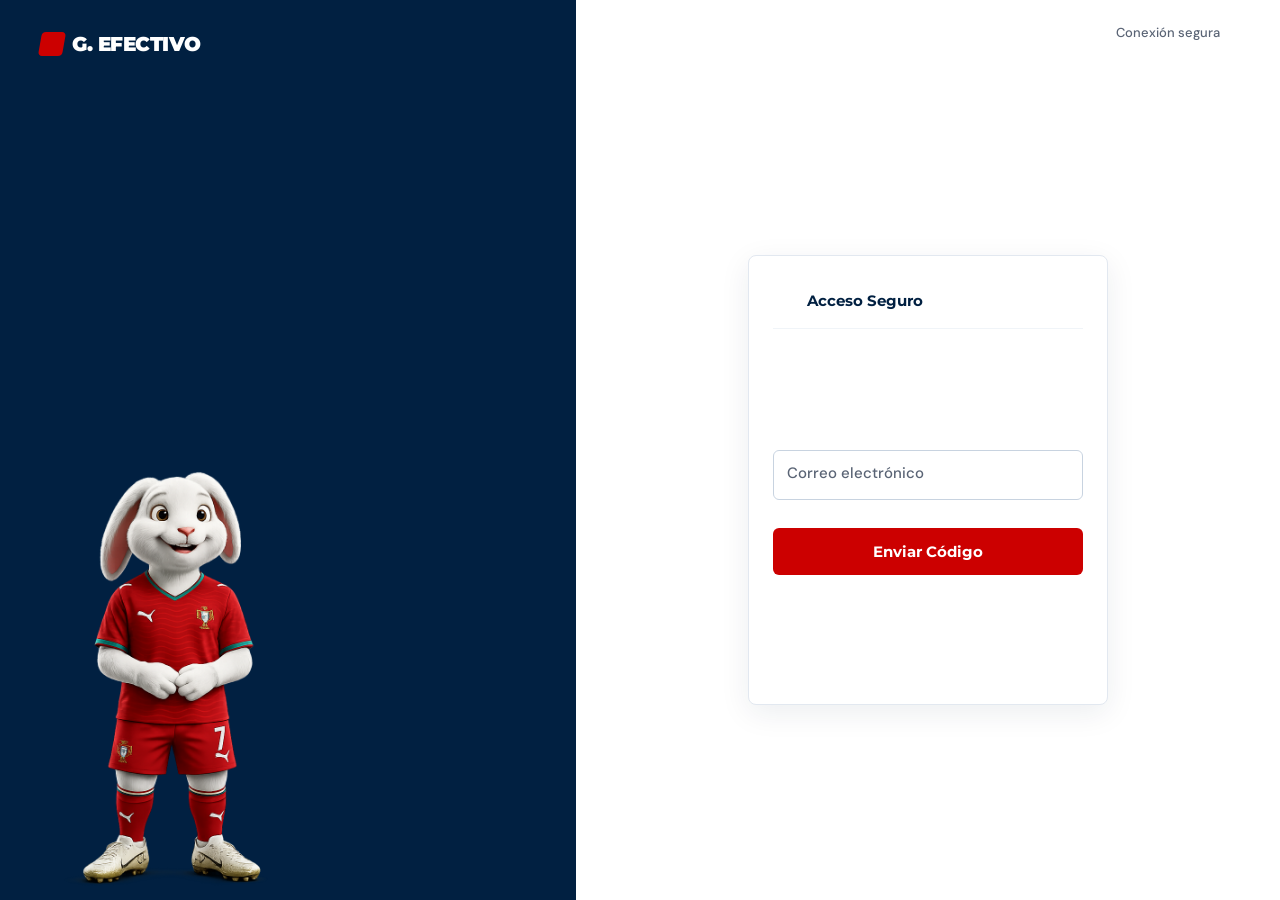
==== admin.html @ 06b91141 "Fix bug in WhatsApp sending modal filter logic and prepare UI" ====
<!DOCTYPE html>
<html lang="es">
<head>
<meta charset="UTF-8">
<meta name="viewport" content="width=device-width, initial-scale=1.0, maximum-scale=1.0, user-scalable=no">
<meta name="mobile-web-app-capable" content="yes">
<meta name="apple-mobile-web-app-capable" content="yes">
<meta name="format-detection" content="telephone=no">
<title>Panel Admin - Grupo Efectivo</title>
<link rel="preconnect" href="https://fonts.googleapis.com">
<link rel="preconnect" href="https://fonts.gstatic.com" crossorigin>
<link href="https://fonts.googleapis.com/css2?family=Montserrat:wght@700;800;900&family=DM+Sans:wght@400;500;600&display=swap" rel="stylesheet">
<link rel="stylesheet" href="css/admin.css?v=2">
<link rel="stylesheet" href="css/table.css?v=5">
<link rel="stylesheet" href="css/utilities.css">
<script>
  if (sessionStorage.getItem('ge_session')) {
    document.write('<style>#login-screen { display: none !important; } #app { display: block !important; }</style>');
  }
</script>
</head>
<body>

<!-- LOGIN -->
<div id="login-screen" class="split-layout">
  
  <!-- LADO IZQUIERDO: Branding y Fondo -->
  <div class="login-left" style="background: var(--brand-dark); transition: background 0.3s ease; position: relative;">

    <div class="d-flex align-center gap-2"  style="position: absolute; top: 32px; left: 40px; z-index: 20;">
      <div class="d-flex align-center justify-center"  style="width: 24px; height: 24px; background: var(--alert-danger); border-radius: 4px; transform: skewX(-10deg);">
        <i class="mi text-white text-lg" data-lucide="gem"   style="transform: skewX(10deg);"></i>
      </div>
      <span class="text-white"  style="font-family: 'Montserrat', sans-serif; font-weight: 900; font-size: 20px; letter-spacing: -0.5px;">G. EFECTIVO</span>
    </div>

    <div class="login-brand-content d-flex align-center justify-center"   style="position: relative; z-index: 10; width: 100%; height: 100%; padding: 40px; overflow: hidden;">
      <img id="mascot-img" src="img/login_rabbit.png" alt="Mascota Grupo Efectivo" style="max-width: 80%; height: auto;">
    </div>
  </div>

  <!-- LADO DERECHO: Formulario -->
  <div class="login-right" style="background: var(--bg-surface); position: relative;">
    <div class="d-flex justify-between align-center text-md"  style="position: absolute; top: 24px; left: 40px; right: 40px;">
      <a class="font-semibold d-none align-center gap-1" href="#" id="btn-top-volver" onclick="volverCorreo(); return false;"  style="color: var(--alert-danger); text-decoration: none;">
        <i class="mi text-xl" data-lucide="arrow-left"  ></i> Volver
      </a>
      <div class="text-secondary d-flex align-center"  style="gap: 6px; margin-left: auto;">
        <span class="d-none" id="timer-txt-container" >Esta ventana se cerrará en <strong id="timer-txt">-- segundos</strong></span>
        <span class="font-medium" id="timer-idle-txt" >Conexión segura</span>
        <i data-lucide="timer" class="mi sm"></i>
      </div>
    </div>

    <div class="login-content-wrapper d-flex flex-col align-center"   style="margin-top: 60px; width: 100%;">
      
      <div class="login-box flat-panel d-flex flex-col"  id="main-login-panel"  style="border: 1.5px solid var(--border-color); border-radius: 8px; background: white; padding: 32px 24px; box-shadow: 0 8px 30px rgba(1, 32, 65, 0.08); max-width: 360px; width: 100%; min-height: 360px;">
      
      <div class="d-flex align-center mb-6"  style="gap: 10px; padding-bottom: 16px; border-bottom: 1px solid #f0f4f8;">
        <i data-lucide="credit-card" class="mi" style="color: var(--brand-dark); font-size: 24px;"></i>
        <h3 class="m-0 font-bold"  style="color: var(--brand-dark); font-family: 'Montserrat', sans-serif; font-size: 15px;">Acceso Seguro</h3>
      </div>

      <!-- PASO 1: CORREO -->
      <div class="step-container active flex-1 d-flex flex-col justify-center" id="box-correo"  >
        
        <div class="form-group floating" style="margin-bottom: 20px;">
          <input class="text-lg" type="email" id="inp-correo" placeholder=" " autocomplete="email"  style="border-radius: 6px; padding: 14px 16px;"
            onkeydown="if(event.key==='Enter')solicitarCodigo()">
          <label for="inp-correo">Correo electrónico</label>
        </div>
        <button class="btn-login font-bold"  id="btn-solicitar" onclick="solicitarCodigo()"  style="background: var(--alert-danger); border-radius: 6px; box-shadow: none; padding: 14px;">
          <span class="btn-text">Enviar Código</span>
          <span class="btn-spinner d-none"  ><i data-lucide="loader-2" class="mi spin"></i> Procesando...</span>
        </button>
        <div class="login-error" id="login-error">Correo no autorizado</div>
        <div class="login-success" id="login-ok"><i data-lucide="check-circle" class="mi sm"></i> Código enviado a tu correo</div>
      </div>

      <!-- PASO 2: CÓDIGO -->
      <div class="step-container d-none flex-col justify-center flex-1" id="box-codigo"  >
        <h2 class="step-title">Verificación de Seguridad</h2>
        <div class="correo-display">Código enviado a <strong id="correo-display-txt"></strong></div>
        <div class="codigo-inputs">
          <input type="tel" maxlength="1" class="cod-input" id="c1" autocomplete="one-time-code" oninput="avanzarCodigo(this,'c2')">
          <input type="tel" maxlength="1" class="cod-input" id="c2" autocomplete="one-time-code" oninput="avanzarCodigo(this,'c3')" onkeydown="retrocederCodigo(event,'c1')">
          <input type="tel" maxlength="1" class="cod-input" id="c3" autocomplete="one-time-code" oninput="avanzarCodigo(this,'c4')" onkeydown="retrocederCodigo(event,'c2')">
          <input type="tel" maxlength="1" class="cod-input" id="c4" autocomplete="one-time-code" oninput="avanzarCodigo(this,'c5')" onkeydown="retrocederCodigo(event,'c3')">
          <input type="tel" maxlength="1" class="cod-input" id="c5" autocomplete="one-time-code" oninput="avanzarCodigo(this,'c6')" onkeydown="retrocederCodigo(event,'c4')">
          <input type="tel" maxlength="1" class="cod-input" id="c6" autocomplete="one-time-code" oninput="avanzarCodigo(this,null)" onkeydown="retrocederCodigo(event,'c5')">
        </div>
        <button class="btn-login font-bold"  id="btn-verificar-cod" onclick="verificarCodigo()"  style="background: var(--alert-danger); border-radius: 6px; box-shadow: none; padding: 14px;">
          <span class="btn-text">Verificar Código</span>
          <span class="btn-spinner d-none"  ><i data-lucide="loader-2" class="mi spin"></i> Verificando...</span>
        </button>
        <div class="login-error" id="codigo-error">Código incorrecto o expirado</div>
        <button class="btn-reenviar" onclick="volverCorreo()"><i data-lucide="arrow-left" class="mi xs" style="vertical-align:middle;"></i> Cambiar correo o Reenviar</button>
      </div>
    </div> <!-- End MAIN LOGIN PANEL -->
    </div> <!-- End login-content-wrapper -->
  </div> <!-- End login-right -->
</div> <!-- End login-screen -->

<script>
(function() {
  var STATES = { base:"img/login_rabbit.png", pointing:"img/rabbit_pointing.png", otp:"img/rabbit_otp.png" };
  Object.keys(STATES).forEach(function(k){ var i=new Image(); i.src=STATES[k]; });
  var cur="base";
  function setMascot(s) {
    if(s===cur) return; cur=s;
    var img=document.getElementById("mascot-img"); if(!img) return;
    img.classList.add("mascot-swap-out");
    setTimeout(function(){ 
      img.src=STATES[s]; 
      var ll = document.querySelector('.login-left');
      if(ll) {
        if(s==='base') ll.style.background = 'var(--brand-dark)';
        else if(s==='pointing') ll.style.background = '#021331';
        else if(s==='otp') ll.style.background = '#001330';
      }
      img.classList.remove("mascot-swap-out"); 
      img.classList.add("mascot-swap-in"); 
      setTimeout(function(){ img.classList.remove("mascot-swap-in"); },350); 
    },200);
  }
  function init() {
    var c=document.getElementById("inp-correo");
    if(c){ c.addEventListener("focus",function(){ setMascot("pointing"); }); c.addEventListener("blur",function(){ setMascot("base"); }); }
    document.querySelectorAll(".cod-input").forEach(function(inp){
      inp.addEventListener("focus",function(){ setMascot("otp"); });
      inp.addEventListener("blur",function(){ if(!document.querySelector(".cod-input:focus")) setMascot("base"); });
    });
    var ob=document.getElementById("box-codigo");
    if(ob) new MutationObserver(function(){ ob.style.display!=="none"?setMascot("otp"):setMascot("base"); }).observe(ob,{attributes:true,attributeFilter:["style"]});
  }
  document.readyState==="loading"?document.addEventListener("DOMContentLoaded",init):init();
})();
</script>

<!-- APP -->
<div class="d-none" id="app" >
  <div class="app-layout">
    <!-- SIDEBAR -->
    <aside class="sidebar collapsed" id="sidebar">
      <div class="sidebar-header">
        <div class="sidebar-header-row align-center justify-between"   style="width: 100%;">
          <div class="d-flex align-center gap-2"  style="overflow: hidden; padding-left: 6px;">
            <i class="mi text-white text-xl" data-lucide="gem"  ></i>
            <span class="nav-item-label font-semibold text-lg text-white"   style="font-family: 'Montserrat', sans-serif; letter-spacing: 0.5px; white-space: nowrap;">G. EFECTIVO</span>
          </div>
          <button class="btn-sidebar-toggle" onclick="toggleSidebarCollapse()" title="Contraer menú" style="margin-left: auto;">
            <i data-lucide="chevron-left" class="mi sm toggle-icon"></i>
          </button>
        </div>
      </div>
      <nav class="sidebar-nav">
        <button class="nav-item active" onclick="navTo('inicio',this)" title="Inicio">
          <i data-lucide="home" class="mi sm"></i> <span class="nav-item-label">Inicio</span>
        </button>
        <button class="nav-item" onclick="navTo('dashboard',this)" title="Analítica">
          <i data-lucide="pie-chart" class="mi sm"></i> <span class="nav-item-label">Analítica</span>
        </button>

        <button class="nav-item" onclick="navTo('clientes',this)" title="Clientes">
          <i data-lucide="users" class="mi sm"></i> <span class="nav-item-label">Clientes</span>
          <span class="tab-badge d-none"  id="badge-vouchers" >0</span>
        </button>


        <button class="nav-item" id="nav-caja-parent" onclick="navTo('caja',this)" title="Caja Central">
          <i data-lucide="vault" class="mi sm"></i> <span class="nav-item-label">Caja Central</span>
        </button>
      </nav>
      <div class="sidebar-footer">
        
        <!-- Elementos ocultos por seguridad de JS -->
        <div class="d-none" >
          <span id="navbar-user"></span>
          <span id="navbar-rol"></span>
          <span id="navbar-oficina"></span>
        </div>

        <button class="btn-sidebar-logout" onclick="toggleTheme()" title="Cambiar Tema" style="margin-bottom: 4px;">
          <i id="theme-icon" data-lucide="moon" class="mi"></i> <span class="logout-label" id="theme-label">Tema Oscuro</span>
        </button>
        <button class="btn-sidebar-logout" onclick="logout()" title="Salir">
          <i data-lucide="arrow-left-circle" class="mi"></i> <span class="logout-label">Salir</span>
        </button>
      </div>
    </aside>
    <div class="sidebar-overlay" id="sidebar-overlay" onclick="toggleSidebar()"></div>
    <!-- MAIN CONTENT -->
    <main class="main-content">
      <header class="topbar" style="padding: 12px 28px 12px 20px;">
        <div class="d-flex align-center"  style="width: 100%; box-sizing: border-box;">
          <button class="hamburger" id="hamburger-btn" onclick="toggleSidebar()" style="margin-right: 12px;">
            <i data-lucide="menu" class="mi"></i>
          </button>
          <h1 class="topbar-title" id="topbar-title">Dashboard</h1>
          <div class="topbar-right d-flex align-center gap-3"  >
            <button id="btn-refresh" class="btn-refresh" onclick="refrescarDatos()" title="Sincronizar manualmente" style="width: 28px; height: 28px;">
              <span class="sync-dot"></span>
            </button>
            <!-- Selector de sede movido aquí (al canto derecho) -->
            <div class="d-none" id="topbar-sede-container" >
              <select class="text-base font-semibold text-primary cursor-pointer" id="global-sede-select" onchange="globalOnChangeSede()"  style="background: white; border: 1px solid var(--gris2); border-radius: 6px; padding: 6px 26px 6px 10px; outline: none; appearance: none; background-image: url('data:image/svg+xml; charset=US-ASCII,%3Csvg%20xmlns%3D%22http%3A%2F%2Fwww.w3.org%2F2000%2Fsvg%22%20width%3D%2214%22%20height%3D%2214%22%20viewBox%3D%220%200%2024%2024%22%20fill%3D%22none%22%20stroke%3D%22%23475569%22%20stroke-width%3D%222%22%20stroke-linecap%3D%22round%22%20stroke-linejoin%3D%22round%22%3E%3Cpolyline%20points%3D%226%209%2012%2015%2018%209%22%3E%3C%2Fpolyline%3E%3C%2Fsvg%3E'); background-repeat: no-repeat; background-position: right 6px center; box-shadow: 0 1px 2px rgba(0,0,0,0.05);"></select>
            </div>
          </div>
        </div>
      </header>
      <div class="content-body">

        <!-- SECTION: INICIO -->
        <div id="section-inicio" class="section active" style="padding: 24px; max-width: 1200px; margin: 0 auto;">
          <!-- Encabezado de Inicio -->
          <div class="text-white d-flex justify-between align-center gap-6"  style="background: linear-gradient(135deg, var(--azul) 0%, var(--brand-dark-hover) 100%); border-radius: 16px; padding: 32px 40px; margin-bottom: 32px; box-shadow: 0 10px 25px rgba(0,32,96,0.15); position: relative; overflow: hidden;">
            <div style="position: absolute; right: 0; top: 0; bottom: 0; width: 40%; background: url('img/novedades.png') center/cover; opacity: 0.2; mix-blend-mode: luminosity;"></div>
            <div class="flex-1"  style="position: relative; z-index: 2; padding-right: 16px;">
              <div class="text-sm font-semibold uppercase mb-2" id="inicio-fecha"  style="letter-spacing: 1.5px; opacity: 0.8;">Cargando fecha...</div>
              <h2 class="m-0 text-2xl font-extrabold" id="inicio-saludo"  style="font-family: 'DM Sans', sans-serif; letter-spacing: -0.5px;">¡Hola, Bienvenido!</h2>
              <p class="text-md"  style="margin: 8px 0 0 0; opacity: 0.9;">¿Qué te gustaría gestionar el día de hoy?</p>
            </div>
            <div class="text-center flex-shrink-0"  style="position: relative; z-index: 2; background: rgba(255,255,255,0.1); padding: 16px; border-radius: 12px; backdrop-filter: blur(8px); border: 1px solid rgba(255,255,255,0.2); width: 130px; box-sizing: border-box;">
              <i class="mi mb-1" data-lucide="clock"   style="font-size: 20px;"></i>
              <div class="text-lg font-bold" id="inicio-hora"  style="font-family: 'DM Sans', sans-serif; font-variant-numeric: tabular-nums; letter-spacing: 0.5px;">--:--:--</div>
            </div>
          </div>

          <!-- Quick Actions Grid -->
          <h3 class="text-md text-primary mb-4 font-bold"  style="font-family: 'DM Sans', sans-serif;">Accesos Rápidos</h3>
          <div style="display: grid; grid-template-columns: repeat(auto-fit, minmax(280px, 1fr)); gap: 20px;">
            
            <div class="dash-panel cursor-pointer"  onclick="navTo('caja', document.getElementById('nav-caja-parent'))"  style="transition: transform 0.2s, box-shadow 0.2s; border: 1px solid var(--gris2);" onmouseover="this.style.transform='translateY(-4px)'; this.style.boxShadow='0 12px 24px rgba(0,0,0,0.08)'" onmouseout="this.style.transform='translateY(0)'; this.style.boxShadow='0 4px 12px rgba(0,0,0,0.04)'">
              <div class="d-flex align-center gap-4" >
                <div class="d-flex align-center justify-center"  style="background: var(--brand-light); color: var(--brand-secondary); width: 44px; height: 44px; border-radius: 12px;">
                  <i data-lucide="vault" class="mi" style="font-size: 18px;"></i>
                </div>
                <div>
                  <h4 class="m-0 text-md font-bold text-primary" >Caja Central</h4>
                  <p class="text-sm text-secondary"  style="margin: 2px 0 0 0;">Registrar movimientos y arqueos</p>
                </div>
              </div>
            </div>

            <div class="dash-panel" onclick="navTo('clientes', document.querySelector('.nav-item[title=\'Clientes\']')); setTimeout(()=>switchClientesTab('busqueda'), 100)" style="cursor: pointer; transition: transform 0.2s, box-shadow 0.2s; border: 1px solid var(--gris2);" onmouseover="this.style.transform='translateY(-4px)'; this.style.boxShadow='0 12px 24px rgba(0,0,0,0.08)'" onmouseout="this.style.transform='translateY(0)'; this.style.boxShadow='0 4px 12px rgba(0,0,0,0.04)'">
              <div class="d-flex align-center gap-4" >
                <div class="d-flex align-center justify-center"  style="background: var(--alert-success-light); color: var(--alert-success); width: 44px; height: 44px; border-radius: 12px;">
                  <i data-lucide="search" class="mi" style="font-size: 18px;"></i>
                </div>
                <div>
                  <h4 class="m-0 text-md font-bold text-primary" >Buscar Cliente</h4>
                  <p class="text-sm text-secondary"  style="margin: 2px 0 0 0;">Consultar estado y mora</p>
                </div>
              </div>
            </div>

            <div id="dash-panel-cartas" class="dash-panel" onclick="navTo('clientes', document.querySelector('.nav-item[title=\'Clientes\']')); setTimeout(()=>switchClientesTab('cartas-pendientes'), 100)" style="cursor: pointer; transition: transform 0.2s, box-shadow 0.2s; border: 1px solid var(--gris2);" onmouseover="this.style.transform='translateY(-4px)'; this.style.boxShadow='0 12px 24px rgba(0,0,0,0.08)'" onmouseout="this.style.transform='translateY(0)'; this.style.boxShadow='0 4px 12px rgba(0,0,0,0.04)'">
              <div class="d-flex align-center gap-4" >
                <div class="d-flex align-center justify-center"  style="background: var(--alert-danger-light); color: #d93025; width: 44px; height: 44px; border-radius: 12px;">
                  <i data-lucide="file-text" class="mi" style="font-size: 18px;"></i>
                </div>
                <div>
                  <h4 class="m-0 text-md font-bold text-primary" >Cartas de No Adeudo</h4>
                  <p class="text-sm text-secondary"  style="margin: 2px 0 0 0;">Emitir y verificar cartas</p>
                </div>
              </div>
            </div>

          </div>
        </div>

        <!-- SECTION: ANALÍTICA (Antes Dashboard) -->
        <div id="section-dashboard" class="section">
          <div id="dash-content">
            <div class="dash-kpis-skeleton">
              <div class="dash-kpi-sk"><div class="skeleton mb-3"   style="width:40px; height:40px; border-radius:12px;"></div><div class="skeleton mb-2"   style="height:24px; width:80%;"></div><div class="skeleton" style="height:12px;width:50%;"></div></div>
              <div class="dash-kpi-sk"><div class="skeleton mb-3"   style="width:40px; height:40px; border-radius:12px;"></div><div class="skeleton mb-2"   style="height:24px; width:80%;"></div><div class="skeleton" style="height:12px;width:50%;"></div></div>
              <div class="dash-kpi-sk"><div class="skeleton mb-3"   style="width:40px; height:40px; border-radius:12px;"></div><div class="skeleton mb-2"   style="height:24px; width:80%;"></div><div class="skeleton" style="height:12px;width:50%;"></div></div>
              <div class="dash-kpi-sk"><div class="skeleton mb-3"   style="width:40px; height:40px; border-radius:12px;"></div><div class="skeleton mb-2"   style="height:24px; width:80%;"></div><div class="skeleton" style="height:12px;width:50%;"></div></div>
            </div>
            <div class="dash-row">
              <div class="dash-panel skeleton" style="height:200px;"></div>
              <div class="dash-panel skeleton" style="height:200px;"></div>
            </div>
          </div>
        </div>

        <!-- SECTION: CLIENTES (Activos, Inactivos, Mora) -->
        <div id="section-clientes" class="section">
            <!-- ZONA DE FILTROS Y TABS -->
            <div class="mb-2"  style="padding-bottom: 4px; border-bottom: 1px solid var(--gris2); position: sticky; top: -20px; background: var(--gris); z-index: 10; padding-top: 20px; margin-top: -20px; min-height: 109px; box-sizing: border-box;">
              
              <div class="d-flex justify-between align-center mb-4 gap-3" >
                <!-- BUSCADOR EXPANDIBLE A LA IZQUIERDA -->
                <div class="d-flex flex-1 align-center gap-3" >
                  <style>
                    .search-wrapper {
                      transition: all 0.35s cubic-bezier(0.4, 0, 0.2, 1);
                      border: 1.5px solid transparent;
                    }
                    .search-wrapper.collapsed {
                      max-width: 36px;
                      background: var(--bg-body);
                      border-color: transparent;
                      border-radius: 18px;
                      box-shadow: none;
                    }
                    .search-wrapper.expanded {
                      max-width: 350px;
                      background: white;
                      border-color: var(--azul);
                      border-radius: 8px;
                      box-shadow: 0 4px 16px rgba(0,32,96,0.1);
                    }
                    .search-wrapper.collapsed #btn-busqueda-global {
                      opacity: 0;
                      pointer-events: none;
                      transform: scale(0.8);
                      transition: all 0.2s ease-out;
                    }
                    .search-wrapper.expanded #btn-busqueda-global {
                      opacity: 1;
                      pointer-events: auto;
                      transform: scale(1);
                      transition: all 0.3s cubic-bezier(0.34, 1.56, 0.64, 1) 0.1s;
                    }
                    .search-wrapper.collapsed #icon-busqueda-global {
                      color: var(--texto2);
                    }
                    .search-wrapper.expanded #icon-busqueda-global {
                      color: var(--azul);
                    }
                    #input-busqueda-global:focus {
                      box-shadow: none !important;
                    }
                    #btn-clear-busqueda:hover { background: var(--border-color) !important; color: var(--texto) !important; }
                    #btn-clear-busqueda[data-estado="loading"] .state-x { animation: localSpin 0.8s linear infinite; }
                    #btn-clear-busqueda[data-estado="ready"] .state-x { animation: none; transform: rotate(0deg); }
                  </style>
                  <div class="search-wrapper collapsed flex-1" id="search-wrapper-global"   style="position:relative; height:36px; overflow:hidden;">
                    <i class="mi text-xl" data-lucide="search"  id="icon-busqueda-global"  style="position:absolute; left:10px; top:50%; transform:translateY(-50%); pointer-events:none; z-index:2; transition:color 0.3s;"></i>
                    <input class="text-md font-medium text-primary cursor-pointer" type="text" id="input-busqueda-global" placeholder="Buscar cliente..." onfocus="switchClientesTab('busqueda');" onkeydown="if(event.key==='Enter') window.manejarBusquedaGlobal()" oninput="window.onInputBusquedaGlobal(this.value)"  style="box-sizing:border-box; width:350px; height:100%; padding:0 36px 0 36px; border:none; background:transparent; outline:none;">
                    <button class="text-secondary d-flex align-center justify-center cursor-pointer" id="btn-clear-busqueda" data-estado="ready" onclick="document.getElementById('input-busqueda-global').value=''; window.onInputBusquedaGlobal('');"  style="position:absolute; right:8px; top:50%; transform:translateY(-50%); width:20px; height:20px; background:var(--bg-body); border:none; border-radius:10px; opacity:0; pointer-events:none; transition: opacity 0.2s, background-color 0.2s;">
                      <i class="mi state-x text-base m-0" data-lucide="x"   style="stroke-width:3;"></i>
                    </button>
                  </div>
                  <style>
                    @keyframes localSpin { 100% { transform: rotate(360deg); } }
                  </style>
                </div>

                <!-- TABS A LA DERECHA -->
                <div class="gap-1 flex-shrink-0 align-center"  style="display:inline-flex;">
                  <style>
                    .btn-main-tab {
                      all: unset;
                      box-sizing: border-box;
                      height: 32px;
                      padding: 0 16px;
                      border-radius: 8px;
                      border: 1px solid var(--gris2);
                      font-weight: 600;
                      font-size: 13px;
                      font-family: inherit;
                      cursor: pointer;
                      background: white;
                      color: var(--texto2);
                      white-space: nowrap;
                      display: inline-flex;
                      align-items: center;
                      gap: 6px;
                      user-select: none;
                      line-height: 1;
                      transition: all 0.2s ease;
                    }
                    .btn-main-tab:hover {
                      border-color: var(--brand-secondary);
                      color: var(--brand-secondary);
                      background: var(--bg-body);
                    }
                    .btn-main-tab.active {
                      background: var(--brand-secondary);
                      color: white;
                      border-color: var(--brand-secondary);
                    }
                    .btn-main-tab.active i {
                      color: white !important;
                    }
                  </style>
                  <button id="tab-clientes-mora" class="btn-main-tab active"
                    onclick="switchMoraSubTab('pendientes')">
                    <i class="mi m-0" data-lucide="bell"   style="font-size:15px;"></i> Mora
                  </button>
                  <button id="tab-clientes-cartas-pendientes" class="btn-main-tab"
                    onclick="switchClientesTab('cartas-pendientes')">
                    <i class="mi m-0" data-lucide="file-check-2"   style="font-size:15px;"></i> Cartas
                    <span class="tab-badge d-none text-white text-xs"  id="cartas-pendientes-badge"  style="margin-left:2px; background:var(--alert-danger); padding:2px 6px; border-radius:10px;">0</span>
                  </button>
                </div>
              </div>

            <style>
              @keyframes spin-ccw {
                0% { transform: translate(-50%, -50%) rotate(0deg); }
                100% { transform: translate(-50%, -50%) rotate(-360deg); }
              }
              .btn-pulse-attention {
                position: relative !important;
                border: none !important;
                background: transparent !important;
                overflow: hidden !important;
                box-shadow: 0 2px 4px rgba(239, 68, 68, 0.1) !important;
              }
              .btn-pulse-attention::before {
                content: '';
                position: absolute;
                top: 50%; left: 50%;
                width: 200%; height: 200%;
                background: conic-gradient(from 0deg, transparent 60%, var(--alert-danger) 100%);
                animation: spin-ccw 1.5s linear infinite;
                z-index: 0;
              }
              .btn-pulse-attention::after {
                content: '';
                position: absolute;
                inset: 1.5px;
                background: white;
                border-radius: 6.5px;
                z-index: 1;
              }
              .btn-pulse-attention svg {
                position: relative;
                z-index: 2;
                color: var(--alert-danger) !important;
              }
            </style>

            <!-- CONTROLES POR TAB (Clientes / Mora Global) -->
            <div class="caja-toolbar d-none gap-3 align-center"  id="mora-controls-clientes"  style="flex-wrap:wrap; margin-bottom: 0;">

              <!-- 1, 2 y 3. Pestañas: Asesores (Principal) / Vouchers / Historial -->
              <div class="d-flex gap-2 flex-shrink-0 align-center" >
                <button class="btn-mora-subtab expandable-subtab active-subtab" id="subtab-mora-asesores" onclick="switchMoraSubTab('pendientes')">
                  <i class="mi xs icon-main m-0" data-lucide="user"></i>
                  <span class="subtab-text">Asesores</span>
                </button>

                <!-- 4. Notificaciones Expandible -->
                <div id="btn-notificaciones" onclick="if(!this.classList.contains('disabled-mode')) iniciarRecordatorios()" id-container="btn-notificaciones-container" class="btn-notificaciones-wrapper">
                  <div id="btn-notificaciones-container">
                    <svg xmlns="http://www.w3.org/2000/svg" viewBox="0 0 32 32" width="14" height="14" fill="currentColor"><path d="M16 0C7.163 0 0 7.163 0 16c0 2.822.736 5.472 2.027 7.774L0 32l8.454-2.01A15.938 15.938 0 0016 32c8.837 0 16-7.163 16-16S24.837 0 16 0zm0 29.333a13.27 13.27 0 01-6.748-1.833l-.484-.287-5.02 1.194 1.271-4.874-.317-.502A13.267 13.267 0 012.667 16C2.667 8.636 8.636 2.667 16 2.667S29.333 8.636 29.333 16 23.364 29.333 16 29.333zm7.27-9.862c-.398-.199-2.354-1.162-2.72-1.294-.365-.133-.631-.199-.897.199-.266.398-1.029 1.294-1.262 1.56-.232.266-.465.299-.863.1-.398-.2-1.681-.619-3.203-1.977-1.184-1.057-1.983-2.362-2.215-2.76-.232-.398-.025-.613.174-.811.179-.178.398-.465.598-.698.199-.232.265-.398.398-.664.133-.266.066-.498-.033-.697-.1-.2-.897-2.162-1.229-2.96-.324-.777-.653-.672-.897-.684l-.764-.013c-.266 0-.697.1-1.063.498-.365.398-1.395 1.362-1.395 3.323s1.428 3.854 1.627 4.12c.2.266 2.81 4.287 6.808 6.014.951.41 1.694.656 2.273.839.955.304 1.824.261 2.511.158.766-.114 2.354-.962 2.687-1.891.332-.929.332-1.726.232-1.891-.099-.166-.365-.266-.763-.465z"/></svg>
                    <span id="btn-notificaciones-text">Notificaciones</span>
                  </div>
                </div>

                <button class="btn-mora-subtab expandable-subtab" id="subtab-mora-vouchers" onclick="switchMoraSubTab('vouchers')">
                  <i class="mi xs icon-main m-0" data-lucide="receipt"></i>
                  <span class="subtab-text">Vouchers</span>
                  <span class="tab-badge d-none text-white text-xs subtab-badge" id="badge-vouchers-sub" style="background:var(--alert-danger); padding:2px 6px; border-radius:10px;">0</span>
                </button>
                <button class="btn-mora-subtab expandable-subtab" id="subtab-mora-historial" onclick="switchMoraSubTab('historial')">
                  <i class="mi xs icon-main m-0" data-lucide="history"></i>
                  <span class="subtab-text">Historial</span>
                </button>

              <!-- 4. Notificaciones Expandible -->
              <style>
                .expandable-subtab {
                  position: relative;
                  height: 32px;
                  width: 32px !important;
                  border-radius: 8px;
                  overflow: hidden;
                  transition: all 0.3s cubic-bezier(0.4, 0, 0.2, 1) !important;
                  display: flex;
                  align-items: center;
                  cursor: pointer;
                  padding: 0 !important;
                  border: 1px solid var(--gris2);
                  background: white;
                  color: var(--texto2);
                }
                .expandable-subtab:hover {
                  width: 110px !important;
                  border-color: var(--azul) !important;
                  background-color: var(--brand-light) !important;
                  color: var(--brand-secondary) !important;
                }
                .expandable-subtab.active-subtab {
                  width: 110px !important;
                  border-color: var(--azul) !important;
                  background-color: var(--brand-light) !important;
                  color: var(--brand-secondary) !important;
                }
                .expandable-subtab svg,
                #btn-notificaciones-container svg,
                #mora-search-container svg {
                  position: absolute !important;
                  left: 8.5px !important;
                  top: 50% !important;
                  transform: translateY(-50%) !important;
                  width: 15px !important;
                  height: 15px !important;
                }
                .expandable-subtab .subtab-text {
                  opacity: 0;
                  white-space: nowrap;
                  margin-left: 30px;
                  font-size: 13px;
                  font-weight: 600;
                  transition: opacity 0.3s;
                }
                .expandable-subtab:hover .subtab-text,
                .expandable-subtab.active-subtab .subtab-text {
                  opacity: 1;
                }
                .expandable-subtab .subtab-badge {
                  position: absolute;
                  right: 8px;
                  opacity: 0;
                  transition: opacity 0.3s;
                }
                .expandable-subtab:hover .subtab-badge,
                .expandable-subtab.active-subtab .subtab-badge {
                  opacity: 1;
                }

                #btn-notificaciones-container {
                  position: relative;
                  height: 32px;
                  border-radius: 8px;
                  background: white;
                  border: 1px solid var(--gris2);
                  box-shadow: 0 1px 2px rgba(0,0,0,0.02);
                  overflow: hidden;
                  transition: all 0.3s cubic-bezier(0.4, 0, 0.2, 1);
                  width: 32px;
                  display: flex;
                  align-items: center;
                  cursor: pointer;
                  color: var(--texto2);
                }
                #btn-notificaciones-container:hover {
                  width: 130px;
                  border-color: var(--azul);
                  background: var(--brand-light);
                  color: var(--brand-secondary);
                }
                #btn-notificaciones-container.disabled-mode {
                  opacity: 0.6;
                  cursor: default;
                  pointer-events: none;
                }
                /* Unified svg rule applied above */
                #btn-notificaciones-text {
                  opacity: 0;
                  white-space: nowrap;
                  font-size: 12px;
                  font-weight: 600;
                  margin-left: 30px;
                  transition: opacity 0.3s;
                }
                #btn-notificaciones-container:hover #btn-notificaciones-text {
                  opacity: 1;
                }
              </style>

              <!-- 5. Contador y Buscador Expandible -->
              <div class="d-flex align-center gap-2">
                <!-- Contador (Botón cuadradito no clickeable) -->
                <div id="contador-clientes-mora" class="d-flex align-center justify-center text-secondary" style="width:32px; height:32px; border:1px solid var(--gris2); border-radius:8px; background:var(--bg-body); font-size:14px; font-weight:600; cursor:default; transition:all 0.3s;" title="Cantidad de registros">
                  <i data-lucide="users" class="mi sm"></i>
                </div>

                <div id="mora-search-container" style="position:relative; transition:all 0.3s cubic-bezier(0.4, 0, 0.2, 1); width: 32px; height: 32px;">
                  <i class="mi text-secondary" data-lucide="search" style="pointer-events:none; z-index:2;"></i>
                  <input class="text-base cursor-pointer" type="text" id="buscar-cliente" placeholder="Buscar cliente..." onfocus="this.parentElement.style.width='320px'; this.style.borderColor='var(--azul)'; this.style.background='white'; this.style.padding='0 12px 0 32px';" onblur="if(!this.value) { this.parentElement.style.width='32px'; this.style.borderColor='var(--gris2)'; this.style.background='var(--bg-body)'; this.style.padding='0 0 0 32px'; }" oninput="filtrarClientes()"  style="position:absolute; top:0; left:0; width:100%; height:100%; padding:0 0 0 32px; border:1px solid var(--gris2); border-radius:8px; background:var(--bg-body); outline:none; transition:all 0.3s; color:var(--texto1);">
                </div>
              </div>
              </div>
            </div>

            <!-- TOOLBAR CARTAS -->
            <div class="caja-toolbar gap-3 align-center d-none"  id="cartas-controls-pendientes"  style="flex-wrap:wrap; margin-bottom: 0;">
              <div class="d-flex gap-2 flex-shrink-0 align-center" >
                <button class="btn-cartas-subtab expandable-subtab active-subtab" id="btn-filtro-cartas-pendientes" onclick="setFiltroCartas('SOLICITADA')">
                  <i class="mi xs icon-main m-0" data-lucide="clock-4"></i>
                  <span class="subtab-text">Pendientes</span>
                </button>
                <button class="btn-cartas-subtab expandable-subtab" id="btn-filtro-cartas-emitidas" onclick="setFiltroCartas('EMITIDA')">
                  <i class="mi xs icon-main m-0" data-lucide="check-circle-2"></i>
                  <span class="subtab-text">Emitidas</span>
                </button>
              </div>
                
              <!-- Contador y Buscador -->
              <div class="d-flex align-center gap-2" >
                <!-- Contador (Botón cuadradito no clickeable) -->
                <div id="contador-cartas" class="d-flex align-center justify-center text-secondary" style="width:32px; height:32px; border:1px solid var(--gris2); border-radius:8px; background:var(--bg-body); font-size:14px; font-weight:600; cursor:default; transition:all 0.3s;" title="Cantidad de registros">
                  <i data-lucide="file-text" class="mi sm"></i>
                </div>

                <div id="cartas-search-container" style="position:relative; transition:all 0.3s cubic-bezier(0.4, 0, 0.2, 1); width: 32px; height: 32px;">
                  <i class="mi text-secondary" data-lucide="search"   style="position:absolute; left:8px; top:50%; transform:translateY(-50%); font-size:15px; pointer-events:none; z-index:2;"></i>
                  <input class="text-base cursor-pointer" type="text" id="buscar-cartas" placeholder="Buscar carta..." onfocus="this.parentElement.style.width='320px'; this.style.borderColor='var(--azul)'; this.style.background='white'; this.style.padding='0 12px 0 32px';" onblur="if(!this.value) { this.parentElement.style.width='32px'; this.style.borderColor='var(--gris2)'; this.style.background='var(--bg-body)'; this.style.padding='0 0 0 32px'; }" oninput="if(window.renderCartasPendientes) window.renderCartasPendientes()"  style="position:absolute; top:0; left:0; width:100%; height:100%; padding:0 0 0 32px; border:1px solid var(--gris2); border-radius:8px; background:var(--bg-body); outline:none; transition:all 0.3s; color:var(--texto1);">
                </div>
              </div>
            </div>
          </div>



          <!-- CONTENIDO BUSQUEDA GLOBAL -->
          <div class="d-none" id="mora-content-busqueda" >
            <div id="resultados-busqueda-global" style="padding-bottom: 40px;">
              <!-- Aquí se renderizan los resultados de la búsqueda global -->
            </div>
          </div>

          <!-- CONTENIDO ASESORES (GRID) -->
          <div class="d-none" id="mora-content-grid-asesores" >
            <div id="grid-asesores" class="asesor-grid" style="padding-bottom: 40px; display: grid; gap: 16px; grid-template-columns: repeat(auto-fill, minmax(280px, 1fr));">
            </div>
          </div>

          <!-- CONTENIDO CLIENTES (MORA) -->
          <div class="d-none" id="mora-content-clientes" >
            <div id="btn-back-asesores" class="d-none mb-3 cursor-pointer" onclick="volverAGridAsesores()" style="align-items:center; gap:6px; color:var(--brand-secondary); font-weight:600; padding:6px 12px; background:var(--brand-light); border-radius:6px; font-size:13px; width:fit-content;">
              <i data-lucide="arrow-left" class="mi xs"></i> Volver a Asesores
            </div>
            <div id="lista-clientes" style="padding-bottom: 40px;">
              <div class="cliente-card d-flex justify-between align-center" style="padding:12px 16px; margin-bottom:8px; cursor:default;"><div class="d-flex align-center gap-4"><div class="skeleton" style="width:36px; height:36px; border-radius:50%; flex-shrink:0;"></div><div class="d-flex flex-col" style="gap:8px;"><div class="skeleton sk-line" style="width:160px; margin:0;"></div><div class="skeleton sk-line" style="width:120px; height:10px; margin:0;"></div></div></div><div class="d-flex align-center gap-4 d-none d-sm-flex"><div class="skeleton sk-line" style="width:60px; margin:0;"></div><div class="d-flex gap-2"><div class="skeleton" style="width:32px; height:32px; border-radius:8px;"></div><div class="skeleton" style="width:32px; height:32px; border-radius:8px;"></div></div></div></div>
              <div class="cliente-card d-flex justify-between align-center" style="padding:12px 16px; margin-bottom:8px; cursor:default;"><div class="d-flex align-center gap-4"><div class="skeleton" style="width:36px; height:36px; border-radius:50%; flex-shrink:0;"></div><div class="d-flex flex-col" style="gap:8px;"><div class="skeleton sk-line" style="width:160px; margin:0;"></div><div class="skeleton sk-line" style="width:120px; height:10px; margin:0;"></div></div></div><div class="d-flex align-center gap-4 d-none d-sm-flex"><div class="skeleton sk-line" style="width:60px; margin:0;"></div><div class="d-flex gap-2"><div class="skeleton" style="width:32px; height:32px; border-radius:8px;"></div><div class="skeleton" style="width:32px; height:32px; border-radius:8px;"></div></div></div></div>
              <div class="cliente-card d-flex justify-between align-center" style="padding:12px 16px; margin-bottom:8px; cursor:default;"><div class="d-flex align-center gap-4"><div class="skeleton" style="width:36px; height:36px; border-radius:50%; flex-shrink:0;"></div><div class="d-flex flex-col" style="gap:8px;"><div class="skeleton sk-line" style="width:160px; margin:0;"></div><div class="skeleton sk-line" style="width:120px; height:10px; margin:0;"></div></div></div><div class="d-flex align-center gap-4 d-none d-sm-flex"><div class="skeleton sk-line" style="width:60px; margin:0;"></div><div class="d-flex gap-2"><div class="skeleton" style="width:32px; height:32px; border-radius:8px;"></div><div class="skeleton" style="width:32px; height:32px; border-radius:8px;"></div></div></div></div>
            </div>
          </div>

          <!-- CONTENIDO VOUCHERS -->
          <div class="d-none" id="mora-content-vouchers" >
            <div id="lista-vouchers" style="padding-bottom: 40px;">
              <div class="cliente-card d-flex justify-between align-center" style="padding:12px 16px; margin-bottom:8px; cursor:default;"><div class="d-flex align-center gap-4"><div class="skeleton" style="width:36px; height:36px; border-radius:50%; flex-shrink:0;"></div><div class="d-flex flex-col" style="gap:8px;"><div class="skeleton sk-line" style="width:160px; margin:0;"></div><div class="skeleton sk-line" style="width:120px; height:10px; margin:0;"></div></div></div><div class="d-flex align-center gap-4 d-none d-sm-flex"><div class="skeleton sk-line" style="width:60px; margin:0;"></div><div class="d-flex gap-2"><div class="skeleton" style="width:32px; height:32px; border-radius:8px;"></div><div class="skeleton" style="width:32px; height:32px; border-radius:8px;"></div></div></div></div>
              <div class="cliente-card d-flex justify-between align-center" style="padding:12px 16px; margin-bottom:8px; cursor:default;"><div class="d-flex align-center gap-4"><div class="skeleton" style="width:36px; height:36px; border-radius:50%; flex-shrink:0;"></div><div class="d-flex flex-col" style="gap:8px;"><div class="skeleton sk-line" style="width:160px; margin:0;"></div><div class="skeleton sk-line" style="width:120px; height:10px; margin:0;"></div></div></div><div class="d-flex align-center gap-4 d-none d-sm-flex"><div class="skeleton sk-line" style="width:60px; margin:0;"></div><div class="d-flex gap-2"><div class="skeleton" style="width:32px; height:32px; border-radius:8px;"></div><div class="skeleton" style="width:32px; height:32px; border-radius:8px;"></div></div></div></div>
            </div>
          </div>

          <!-- CONTENIDO HISTORIAL -->
          <div class="d-none" id="mora-content-historial" >
            <div class="resumen-box mb-3"  id="resumen-historial" >
              <div class="resumen-item"><div class="val" id="res-total">-</div><div class="lbl">Total recaudado</div></div>
              <div class="resumen-item"><div class="val" id="res-count">-</div><div class="lbl">Pagos registrados</div></div>
            </div>
            <div id="lista-historial" style="padding-bottom: 40px;">
              <div class="skeleton-box"><div class="skeleton sk-avatar" style="border-radius:8px;"></div><div class="flex-1" ><div class="skeleton sk-line w-50"></div><div class="skeleton sk-line w-80"></div></div></div>
              <div class="skeleton-box"><div class="skeleton sk-avatar" style="border-radius:8px;"></div><div class="flex-1" ><div class="skeleton sk-line w-50"></div><div class="skeleton sk-line w-80"></div></div></div>
            </div>
          </div>
          
          <!-- CONTENIDO CARTAS PENDIENTES -->
          <div class="d-none" id="mora-content-cartas" >
            <div id="cartas-pendientes-container" style="padding-bottom: 40px;"></div>
          </div>
        </div>

        <!-- SECTION: CAJA CHICA (tabs unificados) -->
        
        <!-- SECTION: CAJA CENTRAL UNIFICADA -->
        <div id="section-caja" class="section">
          
          <!-- TABS DE CAJA -->
          <div class="mb-3 d-flex gap-2"  style="padding-bottom: 4px; border-bottom: 1px solid var(--gris2); position: sticky; top: -20px; background: var(--gris); z-index: 10; padding-top: 20px; margin-top: -20px; overflow-x: auto;">
            <button class="btn-main-tab active font-semibold text-md cursor-pointer" id="tab-caja-cajachica"  onclick="switchCajaTab('cajachica')"  style="padding:8px 20px; border-radius:8px; border:none; background:white; color:var(--azul); box-shadow:0 1px 3px rgba(0,0,0,0.1); transition:all 0.2s; white-space: nowrap;"><i data-lucide="wallet" class="mi" style="font-size:15px;margin-right:5px;vertical-align:text-bottom;"></i> Caja Chica</button>
            <button class="btn-main-tab font-semibold text-md cursor-pointer text-secondary" id="tab-caja-kasnet"  onclick="switchCajaTab('kasnet')"  style="padding:8px 20px; border-radius:8px; border:none; background:transparent; box-shadow:none; transition:all 0.2s; white-space: nowrap;"><i data-lucide="store" class="mi" style="font-size:15px;margin-right:5px;vertical-align:text-bottom;"></i> KASNET</button>
            <button class="btn-main-tab font-semibold text-md cursor-pointer text-secondary" id="tab-caja-arqueo"  onclick="switchCajaTab('arqueo')"  style="padding:8px 20px; border-radius:8px; border:none; background:transparent; box-shadow:none; transition:all 0.2s; white-space: nowrap;"><i data-lucide="calculator" class="mi" style="font-size:15px;margin-right:5px;vertical-align:text-bottom;"></i> Arqueo Global</button>
          </div>

          <!-- CONTENEDOR CAJA CHICA -->
          <div class="d-flex flex-col" id="caja-sub-cajachica" >


          <!-- TABS HORIZONTALES (ESTILO GLOBAL) -->
          <div class="caja-toolbar gap-3 align-center mb-4" style="flex-wrap:wrap; padding: 12px 16px; border-radius: 12px; margin-top: 10px;">
            <div class="d-flex gap-2 flex-shrink-0 align-center">
              <button id="cc-tab-mesactual" class="btn-mora-subtab expandable-subtab active-subtab" onclick="cajaSwitchTab('mesactual')">
                <i data-lucide="arrow-up-down" class="mi xs icon-main m-0"></i>
                <span class="subtab-text">Mes Actual</span>
              </button>
              <button id="cc-tab-mesanterior" class="btn-mora-subtab expandable-subtab" onclick="cajaSwitchTab('mesanterior')">
                <i data-lucide="history" class="mi xs icon-main m-0"></i>
                <span class="subtab-text">Anteriores</span>
              </button>
              <button id="cc-tab-arqueo" class="btn-mora-subtab expandable-subtab" onclick="cajaSwitchTab('arqueo')">
                <i data-lucide="archive" class="mi xs icon-main m-0"></i>
                <span class="subtab-text">Arqueos</span>
              </button>
              
              <div style="width: 1px; height: 24px; background: var(--gris2); margin: 0 4px;"></div>
              
              <button id="caja-btn-nuevo-movimiento" class="d-flex align-center justify-center text-white" onclick="cajaShowModal()" style="width:32px; height:32px; border:none; border-radius:8px; background:var(--brand-primary); cursor:pointer; transition:all 0.3s;" title="Nuevo Movimiento">
                <i data-lucide="plus" class="mi sm"></i>
              </button>
              
              <button id="caja-btn-nuevo-arqueo" class="d-none align-center justify-center text-white" onclick="cajaShowArqueoModal()" style="width:32px; height:32px; border:none; border-radius:8px; background:var(--brand-primary); cursor:pointer; transition:all 0.3s;" title="Nuevo Arqueo">
                <i data-lucide="calculator" class="mi sm"></i>
              </button>
            </div>

            <!-- CONTROLES DINÁMICOS POR SUBTAB -->
            <!-- Controles: Mes Actual -->
            <div id="caja-controls-mesactual" class="d-flex align-center gap-2 flex-1" style="justify-content: flex-end;">
              <div id="caja-search-container" style="position:relative; transition:all 0.3s cubic-bezier(0.4, 0, 0.2, 1); width: 32px; height: 32px;">
                <i class="mi text-secondary" data-lucide="search" style="position:absolute; left:8px; top:50%; transform:translateY(-50%); font-size:15px; pointer-events:none; z-index:2;"></i>
                <input class="text-base cursor-pointer" type="text" id="caja-buscar" placeholder="Buscar movimiento..." onfocus="this.parentElement.style.width='320px'; this.style.borderColor='var(--azul)'; this.style.background='white'; this.style.padding='0 12px 0 32px';" onblur="if(!this.value) { this.parentElement.style.width='32px'; this.style.borderColor='var(--gris2)'; this.style.background='var(--bg-body)'; this.style.padding='0 0 0 32px'; }" oninput="cajaFiltrar()" style="position:absolute; top:0; left:0; width:100%; height:100%; padding:0 0 0 32px; border:1px solid var(--gris2); border-radius:8px; background:var(--bg-body); outline:none; transition:all 0.3s; color:var(--texto1);">
              </div>
            </div>

            <!-- Controles: Meses Anteriores -->
            <div id="caja-controls-mesanterior" class="d-none align-center gap-2 flex-1" style="justify-content: flex-end; flex-wrap: wrap;">
              <select id="hist-tipo" class="sel-sede" style="width:140px; padding:8px; border-radius:8px;">
                <option value="MOVIMIENTOS">Movimientos</option>
                <option value="ARQUEOS">Arqueos</option>
              </select>
              <select id="hist-anio" class="sel-sede" style="width:100px; padding:8px; border-radius:8px;">
                <option value="2026">2026</option>
                <option value="2025">2025</option>
                <option value="2024">2024</option>
              </select>
              <select id="hist-mes" class="sel-sede" style="width:120px; padding:8px; border-radius:8px;">
                <option value="1">Enero</option>
                <option value="2">Febrero</option>
                <option value="3">Marzo</option>
                <option value="4">Abril</option>
                <option value="5">Mayo</option>
                <option value="6">Junio</option>
                <option value="7">Julio</option>
                <option value="8">Agosto</option>
                <option value="9">Septiembre</option>
                <option value="10">Octubre</option>
                <option value="11">Noviembre</option>
                <option value="12">Diciembre</option>
              </select>
              <button class="btn-primary" onclick="_cajaArchivoUltimoPeriodo=null; cajaCargarArchivo()" style="padding:8px 16px; border-radius:8px;"><i data-lucide="search" class="mi sm"></i> Buscar</button>
              <div id="caja-search-container-archivo" style="position:relative; transition:all 0.3s cubic-bezier(0.4, 0, 0.2, 1); width: 32px; height: 32px; margin-left: auto;">
                <i class="mi text-secondary" data-lucide="search" style="position:absolute; left:8px; top:50%; transform:translateY(-50%); font-size:15px; pointer-events:none; z-index:2;"></i>
                <input class="text-base cursor-pointer" type="text" id="caja-buscar-archivo" placeholder="Filtrar resultados..." onfocus="this.parentElement.style.width='320px'; this.style.borderColor='var(--azul)'; this.style.background='white'; this.style.padding='0 12px 0 32px';" onblur="if(!this.value) { this.parentElement.style.width='32px'; this.style.borderColor='var(--gris2)'; this.style.background='var(--bg-body)'; this.style.padding='0 0 0 32px'; }" oninput="cajaFiltrar()" style="position:absolute; top:0; left:0; width:100%; height:100%; padding:0 0 0 32px; border:1px solid var(--gris2); border-radius:8px; background:var(--bg-body); outline:none; transition:all 0.3s; color:var(--texto1);">
              </div>
            </div>

            <!-- Controles: Arqueos -->
            <div id="caja-controls-arqueo" class="d-none align-center gap-2 flex-1" style="justify-content: flex-end;">
            </div>
          </div>

          <!-- PANEL: MES ACTUAL -->
          <div id="cc-panel-mesactual">
            <div class="movimientos-list" id="caja-tabla-body">
              <div class="cliente-card d-flex justify-between align-center" style="padding:12px 16px; margin-bottom:8px; cursor:default;"><div class="d-flex align-center gap-4"><div class="skeleton" style="width:36px; height:36px; border-radius:50%; flex-shrink:0;"></div><div class="d-flex flex-col" style="gap:8px;"><div class="skeleton sk-line" style="width:160px; margin:0;"></div><div class="skeleton sk-line" style="width:120px; height:10px; margin:0;"></div></div></div><div class="d-flex align-center gap-4 d-none d-sm-flex"><div class="skeleton sk-line" style="width:60px; margin:0;"></div><div class="d-flex gap-2"><div class="skeleton" style="width:32px; height:32px; border-radius:8px;"></div><div class="skeleton" style="width:32px; height:32px; border-radius:8px;"></div></div></div></div>
              <div class="cliente-card d-flex justify-between align-center" style="padding:12px 16px; margin-bottom:8px; cursor:default;"><div class="d-flex align-center gap-4"><div class="skeleton" style="width:36px; height:36px; border-radius:50%; flex-shrink:0;"></div><div class="d-flex flex-col" style="gap:8px;"><div class="skeleton sk-line" style="width:160px; margin:0;"></div><div class="skeleton sk-line" style="width:120px; height:10px; margin:0;"></div></div></div><div class="d-flex align-center gap-4 d-none d-sm-flex"><div class="skeleton sk-line" style="width:60px; margin:0;"></div><div class="d-flex gap-2"><div class="skeleton" style="width:32px; height:32px; border-radius:8px;"></div><div class="skeleton" style="width:32px; height:32px; border-radius:8px;"></div></div></div></div>
              <div class="cliente-card d-flex justify-between align-center" style="padding:12px 16px; margin-bottom:8px; cursor:default;"><div class="d-flex align-center gap-4"><div class="skeleton" style="width:36px; height:36px; border-radius:50%; flex-shrink:0;"></div><div class="d-flex flex-col" style="gap:8px;"><div class="skeleton sk-line" style="width:160px; margin:0;"></div><div class="skeleton sk-line" style="width:120px; height:10px; margin:0;"></div></div></div><div class="d-flex align-center gap-4 d-none d-sm-flex"><div class="skeleton sk-line" style="width:60px; margin:0;"></div><div class="d-flex gap-2"><div class="skeleton" style="width:32px; height:32px; border-radius:8px;"></div><div class="skeleton" style="width:32px; height:32px; border-radius:8px;"></div></div></div></div>
              <div class="cliente-card d-flex justify-between align-center" style="padding:12px 16px; margin-bottom:8px; cursor:default;"><div class="d-flex align-center gap-4"><div class="skeleton" style="width:36px; height:36px; border-radius:50%; flex-shrink:0;"></div><div class="d-flex flex-col" style="gap:8px;"><div class="skeleton sk-line" style="width:160px; margin:0;"></div><div class="skeleton sk-line" style="width:120px; height:10px; margin:0;"></div></div></div><div class="d-flex align-center gap-4 d-none d-sm-flex"><div class="skeleton sk-line" style="width:60px; margin:0;"></div><div class="d-flex gap-2"><div class="skeleton" style="width:32px; height:32px; border-radius:8px;"></div><div class="skeleton" style="width:32px; height:32px; border-radius:8px;"></div></div></div></div>
            </div>
          </div>

          <!-- PANEL: MESES ANTERIORES -->
          <div class="d-none" id="cc-panel-mesanterior" >
            <div class="movimientos-list" id="caja-tabla-body-archivo">
              <div class="cliente-card d-flex justify-between align-center" style="padding:12px 16px; margin-bottom:8px; cursor:default;"><div class="d-flex align-center gap-4"><div class="skeleton" style="width:36px; height:36px; border-radius:50%; flex-shrink:0;"></div><div class="d-flex flex-col" style="gap:8px;"><div class="skeleton sk-line" style="width:160px; margin:0;"></div><div class="skeleton sk-line" style="width:120px; height:10px; margin:0;"></div></div></div><div class="d-flex align-center gap-4 d-none d-sm-flex"><div class="skeleton sk-line" style="width:60px; margin:0;"></div><div class="d-flex gap-2"><div class="skeleton" style="width:32px; height:32px; border-radius:8px;"></div><div class="skeleton" style="width:32px; height:32px; border-radius:8px;"></div></div></div></div>
              <div class="cliente-card d-flex justify-between align-center" style="padding:12px 16px; margin-bottom:8px; cursor:default;"><div class="d-flex align-center gap-4"><div class="skeleton" style="width:36px; height:36px; border-radius:50%; flex-shrink:0;"></div><div class="d-flex flex-col" style="gap:8px;"><div class="skeleton sk-line" style="width:160px; margin:0;"></div><div class="skeleton sk-line" style="width:120px; height:10px; margin:0;"></div></div></div><div class="d-flex align-center gap-4 d-none d-sm-flex"><div class="skeleton sk-line" style="width:60px; margin:0;"></div><div class="d-flex gap-2"><div class="skeleton" style="width:32px; height:32px; border-radius:8px;"></div><div class="skeleton" style="width:32px; height:32px; border-radius:8px;"></div></div></div></div>
              <div class="cliente-card d-flex justify-between align-center" style="padding:12px 16px; margin-bottom:8px; cursor:default;"><div class="d-flex align-center gap-4"><div class="skeleton" style="width:36px; height:36px; border-radius:50%; flex-shrink:0;"></div><div class="d-flex flex-col" style="gap:8px;"><div class="skeleton sk-line" style="width:160px; margin:0;"></div><div class="skeleton sk-line" style="width:120px; height:10px; margin:0;"></div></div></div><div class="d-flex align-center gap-4 d-none d-sm-flex"><div class="skeleton sk-line" style="width:60px; margin:0;"></div><div class="d-flex gap-2"><div class="skeleton" style="width:32px; height:32px; border-radius:8px;"></div><div class="skeleton" style="width:32px; height:32px; border-radius:8px;"></div></div></div></div>
              <div class="cliente-card d-flex justify-between align-center" style="padding:12px 16px; margin-bottom:8px; cursor:default;"><div class="d-flex align-center gap-4"><div class="skeleton" style="width:36px; height:36px; border-radius:50%; flex-shrink:0;"></div><div class="d-flex flex-col" style="gap:8px;"><div class="skeleton sk-line" style="width:160px; margin:0;"></div><div class="skeleton sk-line" style="width:120px; height:10px; margin:0;"></div></div></div><div class="d-flex align-center gap-4 d-none d-sm-flex"><div class="skeleton sk-line" style="width:60px; margin:0;"></div><div class="d-flex gap-2"><div class="skeleton" style="width:32px; height:32px; border-radius:8px;"></div><div class="skeleton" style="width:32px; height:32px; border-radius:8px;"></div></div></div></div>
            </div>
          </div>

          <!-- PANEL: ARQUEOS -->
          <div class="d-none" id="cc-panel-arqueo" >
            <div class="movimientos-list" id="caja-hist-body">
              <div class="cliente-card d-flex justify-between align-center" style="padding:12px 16px; margin-bottom:8px; cursor:default;"><div class="d-flex align-center gap-4"><div class="skeleton" style="width:36px; height:36px; border-radius:50%; flex-shrink:0;"></div><div class="d-flex flex-col" style="gap:8px;"><div class="skeleton sk-line" style="width:160px; margin:0;"></div><div class="skeleton sk-line" style="width:120px; height:10px; margin:0;"></div></div></div><div class="d-flex align-center gap-4 d-none d-sm-flex"><div class="skeleton sk-line" style="width:60px; margin:0;"></div><div class="d-flex gap-2"><div class="skeleton" style="width:32px; height:32px; border-radius:8px;"></div><div class="skeleton" style="width:32px; height:32px; border-radius:8px;"></div></div></div></div>
              <div class="cliente-card d-flex justify-between align-center" style="padding:12px 16px; margin-bottom:8px; cursor:default;"><div class="d-flex align-center gap-4"><div class="skeleton" style="width:36px; height:36px; border-radius:50%; flex-shrink:0;"></div><div class="d-flex flex-col" style="gap:8px;"><div class="skeleton sk-line" style="width:160px; margin:0;"></div><div class="skeleton sk-line" style="width:120px; height:10px; margin:0;"></div></div></div><div class="d-flex align-center gap-4 d-none d-sm-flex"><div class="skeleton sk-line" style="width:60px; margin:0;"></div><div class="d-flex gap-2"><div class="skeleton" style="width:32px; height:32px; border-radius:8px;"></div><div class="skeleton" style="width:32px; height:32px; border-radius:8px;"></div></div></div></div>
              <div class="cliente-card d-flex justify-between align-center" style="padding:12px 16px; margin-bottom:8px; cursor:default;"><div class="d-flex align-center gap-4"><div class="skeleton" style="width:36px; height:36px; border-radius:50%; flex-shrink:0;"></div><div class="d-flex flex-col" style="gap:8px;"><div class="skeleton sk-line" style="width:160px; margin:0;"></div><div class="skeleton sk-line" style="width:120px; height:10px; margin:0;"></div></div></div><div class="d-flex align-center gap-4 d-none d-sm-flex"><div class="skeleton sk-line" style="width:60px; margin:0;"></div><div class="d-flex gap-2"><div class="skeleton" style="width:32px; height:32px; border-radius:8px;"></div><div class="skeleton" style="width:32px; height:32px; border-radius:8px;"></div></div></div></div>
              <div class="cliente-card d-flex justify-between align-center" style="padding:12px 16px; margin-bottom:8px; cursor:default;"><div class="d-flex align-center gap-4"><div class="skeleton" style="width:36px; height:36px; border-radius:50%; flex-shrink:0;"></div><div class="d-flex flex-col" style="gap:8px;"><div class="skeleton sk-line" style="width:160px; margin:0;"></div><div class="skeleton sk-line" style="width:120px; height:10px; margin:0;"></div></div></div><div class="d-flex align-center gap-4 d-none d-sm-flex"><div class="skeleton sk-line" style="width:60px; margin:0;"></div><div class="d-flex gap-2"><div class="skeleton" style="width:32px; height:32px; border-radius:8px;"></div><div class="skeleton" style="width:32px; height:32px; border-radius:8px;"></div></div></div></div>
            </div>
            <div class="text-center d-none"  style="margin-top:14px;" id="caja-hist-mas-container">
              <button class="btn-main text-md font-medium"  id="btn-arqueos-mas" onclick="cajaLoadHistorial(true)"  style="background:white; color:var(--azul2); border:1.5px solid var(--azul2); width:auto; padding:8px 24px; border-radius:30px;"><i data-lucide="chevron-down" class="mi xs" style="vertical-align:text-bottom;margin-right:4px;"></i> Ver más arqueos</button>
            </div>
          </div><!-- /cc-panel-arqueo -->

        </div><!-- /caja-sub-cajachica -->

        <!-- SECTION: KASNET -->
        
          <!-- CONTENEDOR KASNET -->
          <div class="d-none flex-col flex-1" id="caja-sub-kasnet" >

          <div class="caja-toolbar">
            <button class="btn-main d-flex align-center justify-center"  onclick="kasnetShowModal()"  style="padding:10px;" title="Nuevo Registro Diario"><i data-lucide="plus" class="mi sm"></i></button>
            <div class="flex-1"  style="position:relative; max-width:300px;">
              <i class="mi text-xl text-secondary" data-lucide="search"   style="position:absolute; left:12px; top:50%; transform:translateY(-50%); pointer-events:none;"></i>
              <input class="text-md" type="text" id="kasnet-buscar" placeholder="Buscar fecha..." oninput="kasnetFiltrar()"  style="width:100%; padding:8px 12px 8px 34px; border:1.5px solid var(--gris2); border-radius:10px; outline:none; transition:border-color 0.2s;">
            </div>
          </div>
          <div class="movimientos-list" id="kasnet-lista">
            <div class="cliente-card d-flex justify-between align-center" style="padding:12px 16px; margin-bottom:8px; cursor:default;"><div class="d-flex align-center gap-4"><div class="skeleton" style="width:36px; height:36px; border-radius:50%; flex-shrink:0;"></div><div class="d-flex flex-col" style="gap:8px;"><div class="skeleton sk-line" style="width:160px; margin:0;"></div><div class="skeleton sk-line" style="width:120px; height:10px; margin:0;"></div></div></div><div class="d-flex align-center gap-4 d-none d-sm-flex"><div class="skeleton sk-line" style="width:60px; margin:0;"></div><div class="d-flex gap-2"><div class="skeleton" style="width:32px; height:32px; border-radius:8px;"></div><div class="skeleton" style="width:32px; height:32px; border-radius:8px;"></div></div></div></div>
            <div class="cliente-card d-flex justify-between align-center" style="padding:12px 16px; margin-bottom:8px; cursor:default;"><div class="d-flex align-center gap-4"><div class="skeleton" style="width:36px; height:36px; border-radius:50%; flex-shrink:0;"></div><div class="d-flex flex-col" style="gap:8px;"><div class="skeleton sk-line" style="width:160px; margin:0;"></div><div class="skeleton sk-line" style="width:120px; height:10px; margin:0;"></div></div></div><div class="d-flex align-center gap-4 d-none d-sm-flex"><div class="skeleton sk-line" style="width:60px; margin:0;"></div><div class="d-flex gap-2"><div class="skeleton" style="width:32px; height:32px; border-radius:8px;"></div><div class="skeleton" style="width:32px; height:32px; border-radius:8px;"></div></div></div></div>
          </div>
          </div><!-- /caja-sub-kasnet -->
          
          <!-- CONTENEDOR ARQUEO GLOBAL -->
          <div class="d-none flex-col flex-1 gap-4" id="caja-sub-arqueo" >
            <div class="d-flex flex-col gap-4"  style="background: white; border-radius: 12px; padding: 20px; border: 1px solid var(--gris2);">
              <h3 class="m-0 text-xl d-flex align-center gap-2"  style="color: var(--azul);"><i data-lucide="calculator" class="mi"></i> Resumen de Cuadre Físico General</h3>
              <p class="m-0 text-md text-secondary" >Este panel suma el dinero en efectivo que debes tener físicamente sumando tu Caja Chica y las operaciones KASNET.</p>
              
              <div class="gap-4 mt-2"  style="display: grid; grid-template-columns: repeat(auto-fit, minmax(250px, 1fr));">
                <div style="background: var(--bg-body); padding: 16px; border-radius: 10px; border: 1px solid var(--border-color);">
                  <div class="text-base font-semibold text-secondary mb-1 uppercase" >Físico Caja Chica</div>
                  <div class="font-bold text-primary" id="arqueo-global-cajachica"  style="font-size: 24px; font-family: 'DM Sans', sans-serif;">S/ 0.00</div>
                </div>
                <div style="background: var(--bg-body); padding: 16px; border-radius: 10px; border: 1px solid var(--border-color);">
                  <div class="text-base font-semibold text-secondary mb-1 uppercase" >Físico KASNET</div>
                  <div class="font-bold text-primary" id="arqueo-global-kasnet"  style="font-size: 24px; font-family: 'DM Sans', sans-serif;">S/ 0.00</div>
                </div>
              </div>
              
              <div class="text-white d-flex justify-between align-center"  style="background: var(--azul); padding: 20px; border-radius: 10px;">
                <div>
                  <div class="text-md font-medium mb-1 uppercase"  style="opacity: 0.9;">Total Dinero Físico Esperado</div>
                  <div class="font-extrabold" id="arqueo-global-total"  style="font-size: 32px; font-family: 'DM Sans', sans-serif; letter-spacing: -1px;">S/ 0.00</div>
                </div>
                <i data-lucide="vault" class="mi" style="font-size: 48px; opacity: 0.5;"></i>
              </div>
            </div>
          </div><!-- /caja-sub-arqueo -->
          
        </div><!-- /section-caja -->

      </div><!-- /content-body -->
    </main>
  </div><!-- /app-layout -->
</div>

<!-- CLIENTE DRAWER -->
<div class="drawer-overlay" id="drawer-overlay" onclick="cerrarClienteDrawer()"></div>
<div class="drawer-panel" id="drawer-panel">
  <div class="drawer-header">
    <div class="avatar-group">
      <div class="avatar text-xl"  id="dr-avatar"  style="background:var(--azul); width:46px; height:46px;"></div>
      <div>
        <h2 id="dr-nombre">Cargando...</h2>
        <div class="subtitle" id="dr-tags"></div>
      </div>
    </div>
    <button class="drawer-close" onclick="cerrarClienteDrawer()"><i data-lucide="x" class="mi"></i></button>
  </div>
  <div class="drawer-content" id="dr-content">
    <div class="dr-section">
      <div class="dr-section-title">Finanzas</div>
      <div class="dr-item"><span class="lbl">Deuda Total</span><span class="val" id="dr-deuda" style="font-size:18px; font-weight:900; color:var(--azul);"></span></div>
      <div class="dr-item"><span class="lbl">Cuota Mensual</span><span class="val" id="dr-cuota"></span></div>
      <div class="dr-item"><span class="lbl">Cuotas Vencidas</span><span class="val" id="dr-cuotas"></span></div>
      <div class="dr-item"><span class="lbl">d&iacute;as de Atraso</span><span class="val" id="dr-dias"></span></div>
    </div>
    <div class="dr-section">
      <div class="dr-section-title">Datos Generales</div>
      <div class="dr-item"><span class="lbl">Código</span><span class="val" id="dr-cod"></span></div>
      <div class="dr-item"><span class="lbl">Celular</span><span class="val" id="dr-cel"></span></div>
      <div class="dr-item"><span class="lbl">Dirección</span><span class="val text-right"  id="dr-dir"  style="max-width:60%;"></span></div>
      <div class="dr-item"><span class="lbl">Próx. Vencimiento</span><span class="val" id="dr-venc"></span></div>
    </div>
    <div class="dr-section">
      <div class="dr-section-title">Gestión Interna</div>
      <div class="dr-item"><span class="lbl">Asesor Asignado</span><span class="val" id="dr-asesor"></span></div>
      <div class="dr-item"><span class="lbl">Oficina</span><span class="val" id="dr-ofi"></span></div>
      <div class="dr-item"><span class="lbl">Tipo de Crédito</span><span class="val" id="dr-tipo"></span></div>
    </div>
    <div id="dr-obs-container"></div>
  </div>
  <div class="drawer-actions" id="dr-actions"></div>
</div>
<!-- CAJA CHICA DRAWER -->
<div class="drawer-overlay" id="drawer-overlay-caja" onclick="cajaCerrarDrawer()"></div>
<div class="drawer-panel" id="drawer-caja">
  <div class="drawer-header">
    <div class="avatar-group">
      <div class="avatar" id="dr-caja-icon" style="background:var(--azul); width:46px; height:46px; font-size:20px;"></div>
      <div>
        <h2 id="dr-caja-titulo">Cargando...</h2>
        <div class="subtitle" id="dr-caja-sub"></div>
      </div>
    </div>
    <button class="drawer-close" onclick="cajaCerrarDrawer()"><i data-lucide="x" class="mi"></i></button>
  </div>
  <div class="drawer-content" id="dr-caja-content">
    <div class="dr-section">
      <div class="dr-section-title">Detalles del Movimiento</div>
      <div class="dr-item"><span class="lbl">Monto</span><span class="val" id="dr-caja-monto" style="font-size:18px; font-weight:900;"></span></div>
      <div class="dr-item"><span class="lbl">Categoría</span><span class="val" id="dr-caja-cat"></span></div>
      <div class="dr-item"><span class="lbl">Fecha</span><span class="val" id="dr-caja-fecha"></span></div>
      <div class="dr-item"><span class="lbl">Tipo</span><span class="val" id="dr-caja-tipo"></span></div>
    </div>
    <div class="dr-section" id="dr-caja-desc-section">
      <div class="dr-section-title">Descripción</div>
      <div class="text-md text-primary" id="dr-caja-desc"  style="line-height:1.5;"></div>
    </div>
    <div class="dr-section d-none flex-col"  id="dr-caja-comp-section"  style="padding:12px;">
      <div class="dr-section-title d-flex justify-between align-center mb-3"  >
        <span>Comprobante</span>
        <a class="text-sm d-none align-center gap-1 font-medium" id="dr-caja-link-comp" href="#" target="_blank"  style="color:var(--azul); text-decoration:none;"><i data-lucide="external-link" class="mi xs"></i> Abrir</a>
      </div>
      <button class="btn-secundary justify-center gap-2" id="dr-caja-btn-show-comp"   style="width:100%;" onclick="mostrarIframeCaja()"><i data-lucide="eye" class="mi sm"></i> Ver Comprobante</button>
      <iframe class="d-none" id="dr-caja-iframe" src=""  style="width:100%; height:250px; border:1px solid var(--gris2); border-radius:10px; background:var(--bg-body);"></iframe>
    </div>
  </div>
  <div class="drawer-actions" id="dr-caja-actions"></div>
</div>

<!-- KASNET DRAWER -->
<div class="drawer-overlay" id="drawer-overlay-kasnet" onclick="kasnetCerrarDrawer()"></div>
<div class="drawer-panel" id="drawer-kasnet">
  <div class="drawer-header">
    <div class="avatar-group">
      <div class="avatar" id="dr-kasnet-icon" style="background:var(--azul); width:46px; height:46px; font-size:20px;"><i data-lucide="store" class="mi"></i></div>
      <div>
        <h2 id="dr-kasnet-titulo">Cargando...</h2>
        <div class="subtitle" id="dr-kasnet-sub"></div>
      </div>
    </div>
    <button class="drawer-close" onclick="kasnetCerrarDrawer()"><i data-lucide="x" class="mi"></i></button>
  </div>
  <div class="drawer-content" id="dr-kasnet-content">
    <div class="dr-section">
      <div class="dr-section-title">Resumen de Cuadre</div>
      <div class="dr-item"><span class="lbl">Total Físico</span><span class="val" id="dr-kasnet-fis" style="font-size:18px; font-weight:900; color:var(--verde);"></span></div>
      <div class="dr-item"><span class="lbl">Total Virtual</span><span class="val" id="dr-kasnet-virt"></span></div>
      <div class="dr-item"><span class="lbl">Operaciones</span><span class="val" id="dr-kasnet-ops"></span></div>
      <div class="dr-item"><span class="lbl">Estado</span><span class="val" id="dr-kasnet-est"></span></div>
    </div>
    <div class="dr-section">
      <div class="dr-section-title">Desglose Físico</div>
      <div id="dr-kasnet-desglose"></div>
    </div>
    <div class="dr-section d-none flex-col"  id="dr-kasnet-comp-section"  style="padding:12px;">
      <div class="dr-section-title d-flex justify-between align-center mb-3"  >
        <span>Comprobante</span>
        <a class="text-sm d-none align-center gap-1 font-medium" id="dr-kasnet-link-comp" href="#" target="_blank"  style="color:var(--azul); text-decoration:none;"><i data-lucide="external-link" class="mi xs"></i> Abrir</a>
      </div>
      <button class="btn-secundary justify-center gap-2" id="dr-kasnet-btn-show-comp"   style="width:100%;" onclick="mostrarIframeKasnet()"><i data-lucide="eye" class="mi sm"></i> Ver Comprobante</button>
      <iframe class="d-none" id="dr-kasnet-iframe" src=""  style="width:100%; height:250px; border:1px solid var(--gris2); border-radius:10px; background:var(--bg-body);"></iframe>
    </div>
  </div>
  <div class="drawer-actions" id="dr-kasnet-actions"></div>
</div>

<!-- CARTAS DRAWER -->
<div class="drawer-overlay" id="drawer-overlay-cartas" onclick="cartasCerrarDrawer()"></div>
<div class="drawer-panel" id="drawer-cartas">
  <div class="drawer-header">
    <div class="avatar-group">
      <div class="avatar" id="dr-cartas-icon" style="background:var(--azul); width:46px; height:46px; font-size:20px;"><i data-lucide="user" class="mi"></i></div>
      <div>
        <h2 id="dr-cartas-nombre">Cargando...</h2>
        <div class="subtitle" id="dr-cartas-sub"></div>
      </div>
    </div>
    <button class="drawer-close" onclick="cartasCerrarDrawer()"><i data-lucide="x" class="mi"></i></button>
  </div>
  <div class="drawer-content" id="dr-cartas-content">
    <div class="dr-section">
      <div class="dr-section-title">Detalles del Cliente</div>
      <div class="dr-item"><span class="lbl">Estado</span><span class="val" id="dr-cartas-estado"></span></div>
      <div class="dr-item"><span class="lbl">Calificación</span><span class="val" id="dr-cartas-calif"></span></div>
      <div class="dr-item"><span class="lbl">Celular</span><span class="val" id="dr-cartas-celular"></span></div>
      <div class="dr-item"><span class="lbl">Últ. Créditos</span><span class="val font-semibold"  id="dr-cartas-ultcred"  style="font-size:15px; color:var(--azul);"></span></div>
      <div class="dr-item"><span class="lbl">F. Desembolso</span><span class="val" id="dr-cartas-fdesemb"></span></div>
      <div class="dr-item"><span class="lbl">F. Cancelación</span><span class="val" id="dr-cartas-fcancel"></span></div>
      <div class="dr-item"><span class="lbl">Créd. Activos</span><span class="val" id="dr-cartas-activos"></span></div>
    </div>
    <div class="dr-section">
      <div class="dr-section-title">Observaciones</div>
      <div class="text-md text-primary"  style="line-height:1.5; padding:12px; background:var(--bg-body); border-radius:8px; border-left:3px solid var(--azul-claro);" id="dr-cartas-obs"></div>
    </div>
  </div>
</div>

<!-- MODAL VOUCHER -->
<div class="modal-overlay" id="modal-voucher">
  <div class="modal-box">
    <div class="modal-title"><i data-lucide="receipt" class="mi" style="font-size:20px;margin-right:4px;"></i> Comprobante de pago</div>
    <img class="modal-img" id="modal-img" src="" alt="voucher">
    <div class="modal-info" id="modal-info"></div>
    <div class="modal-btns">
      <button class="btn-cerrar" onclick="cerrarModal()"><i data-lucide="x" class="mi sm"></i> Cerrar</button>
      <button class="btn-verificar" onclick="verificarDesdeModal()"><i data-lucide="check-circle" class="mi sm"></i> Verificar pago</button>
    </div>
  </div>
</div>


<!-- MODAL SUSTENTO -->
<div class="modal-sustento" id="modal-sustento" onclick="if(event.target===this)cerrarSustento()">
  <div class="modal-sustento-box">
    <div class="ms-title">
      <span><i data-lucide="paperclip" class="mi sm"></i> Sustento</span>
      <button onclick="cerrarSustento()"><i data-lucide="x" class="mi sm"></i></button>
    </div>
    <div id="ms-contenido"></div>
  </div>
</div>


<!-- MODAL CAJA -->
<div class="modal-caja" id="modal-caja">
  <div class="modal-caja-box">
    <div class="d-flex justify-between align-center mb-4" >
      <h3 id="modal-caja-titulo">Nuevo Movimiento</h3>
      <button class="cursor-pointer" onclick="cajaHideModal()"  style="background:none; border:none; font-size:18px;">x</button>
    </div>
    <input type="hidden" id="caja-edit-id">
    <div class="form-caja-group"><label>Fecha</label><input type="date" id="caja-fecha"></div>
    <div style="display:grid;grid-template-columns:1fr 1fr;gap:10px;">
      <div class="form-caja-group"><label>Tipo</label>
        <select id="caja-tipo">
          <option value="">Seleccionar...</option>
          <option value="Ingreso">Ingreso (+)</option>
          <option value="Egreso">Egreso (-)</option>
        </select>
      </div>
      <div class="form-caja-group"><label>Monto</label><input type="number" id="caja-monto" placeholder="0.00" step="0.01"></div>
    </div>
    <div class="form-caja-group"><label>Categoria</label><select id="caja-categoria"><option value="">Seleccionar...</option></select></div>
    <div class="form-caja-group"><label>Descripcion</label><input type="text" id="caja-descripcion" placeholder="Detalle"></div>
    <div class="form-caja-group"><label>Comprobante (Opc.)</label>
      <div class="d-none mb-2" id="caja-archivo-actual" >
        <button class="text-base font-medium cursor-pointer align-center gap-1" onclick="verSustento(document.getElementById('caja-archivo-actual').dataset.url)"  style="background:var(--azul-claro); color:var(--azul2); border:none; border-radius:8px; padding:6px 12px; display:inline-flex;">
          <i data-lucide="eye" class="mi sm"></i> Ver archivo actual
        </button>
      </div>
      <div class="file-upload-wrapper">
        <label for="caja-archivo" class="file-upload-label" id="file-upload-label">
          <i data-lucide="upload-cloud" class="mi" id="file-upload-icon"></i>
          <span id="file-upload-text">Subir comprobante (Opcional)</span>
        </label>
        <input class="d-none" type="file" id="caja-archivo" accept="image/*,application/pdf"  onchange="
          const caja_fT = document.getElementById('file-upload-text');
          const caja_fI = document.getElementById('file-upload-icon');
          const caja_fL = document.getElementById('file-upload-label');
          if(this.files.length > 0) {
            caja_fT.innerText = this.files[0].name;
            caja_fI.innerText = 'check_circle';
            caja_fL.classList.add('has-file');
            caja_fL.parentElement.style.borderColor = 'var(--verde)';
          } else {
            caja_fT.innerText = 'Subir comprobante (Opcional)';
            caja_fI.innerText = 'cloud_upload';
            caja_fL.classList.remove('has-file');
            caja_fL.parentElement.style.borderColor = '';
          }
        ">
      </div>
    </div>
    <div class="d-flex mt-2"  style="gap:10px;">
      <button class="btn-secundary flex-1"  onclick="cajaHideModal()" >Cancelar</button>
      <button class="btn-main flex-1"  onclick="cajaGuardar()" id="caja-btn-guardar"  style="padding:12px;">Guardar</button>
    </div>
    <div class="d-none flex-col align-center justify-center gap-3" id="caja-saving-overlay"  style="position:absolute; inset:0; background:rgba(255,255,255,0.92); border-radius:14px; z-index:10;">
      <div class="spinner-sm" style="width:32px;height:32px;border-width:3px;"></div>
      <div class="font-medium text-md text-center" id="caja-saving-msg"  style="font-family:Montserrat,sans-serif; color:var(--azul);">Guardando...</div>
      <div class="text-sm text-secondary text-center" id="caja-saving-sub" >Esto puede tomar unos segundos</div>
    </div>
  </div>
</div>

<!-- ARQUEO DRAWER -->
<div class="drawer-overlay" id="drawer-overlay-arqueo" onclick="cajaCerrarArqueoDrawer()"></div>
<div class="drawer-panel" id="drawer-arqueo">
  <div class="drawer-header">
    <div class="avatar-group">
      <div class="avatar" style="background:#eaf2ff; color:var(--azul); width:46px; height:46px; font-size:20px;"><i data-lucide="package" class="mi"></i></div>
      <div>
        <h2 id="dr-arq-titulo">Detalle de Arqueo</h2>
        <div class="subtitle" id="dr-arq-sub"></div>
      </div>
    </div>
    <button class="drawer-close" onclick="cajaCerrarArqueoDrawer()"><i data-lucide="x" class="mi"></i></button>
  </div>
  <div class="drawer-content" id="dr-arq-content">
  </div>
</div>

<!-- MODAL ARQUEO -->
<div class="modal-caja" id="modal-arqueo">
  <div class="modal-caja-box" style="max-width:820px;padding:0;border-radius:20px;overflow:hidden;">

    <!-- HEADER -->
    <div class="d-flex align-center justify-between"  style="background:linear-gradient(135deg,var(--azul),var(--azul2)); padding:18px 24px;">
      <div class="d-flex align-center"  style="gap:14px;">
        <div class="d-flex align-center justify-center"  style="width:42px; height:42px; border-radius:12px; background:rgba(255,255,255,0.15);">
          <i class="mi text-2xl text-white" data-lucide="archive"  ></i>
        </div>
        <div>
          <div class="font-semibold text-white" id="modal-arq-titulo"  style="font-family:'Montserrat',sans-serif; font-size:15px;">Nuevo Arqueo de Caja</div>
          <div class="text-sm"  style="color:rgba(255,255,255,0.7); margin-top:1px;">Conteo físico de efectivo</div>
        </div>
      </div>
      <button class="text-white cursor-pointer d-flex align-center justify-center" onclick="cajaHideArqueoModal()"  style="width:34px; height:34px; border-radius:50%; background:rgba(255,255,255,0.15); border:none; transition:background 0.2s;" onmouseover="this.style.background='rgba(255,255,255,0.28)'" onmouseout="this.style.background='rgba(255,255,255,0.15)'">
        <i data-lucide="x" class="mi" style="font-size:18px;"></i>
      </button>
    </div>

    <!-- BODY -->
    <div style="padding:18px 20px;background:var(--bg-body);">
      <div style="display:grid;grid-template-columns:minmax(0,1fr) minmax(0,1.5fr);gap:14px;align-items:start;">

        <!-- COL IZQUIERDA -->
        <div class="d-flex flex-col gap-3" >

          <!-- Saldo Teórico -->
          <div id="arq-bloque-teorico" style="background:white;border-radius:14px;padding:16px;box-shadow:0 2px 12px rgba(0,48,135,0.06);border:1px solid var(--gris2);">
            <div class="text-xs font-medium text-secondary uppercase d-flex align-center"  style="letter-spacing:0.8px; margin-bottom:6px; gap:5px;"><i data-lucide="wallet" class="mi xs" style="color:var(--azul);"></i>Saldo Teórico</div>
            <div style="font-family:'Montserrat',sans-serif;font-size:26px;font-weight:900;color:var(--azul);" id="arq-teorico">S/. 0.00</div>
            <span class="d-none mt-2 text-xs font-medium align-center gap-1" id="badge-arq-admin"  style="background:var(--azul-claro); color:var(--azul); padding:3px 8px; border-radius:8px;"><i data-lucide="history" class="mi xs"></i> Último: <span id="lbl-arq-admin"></span></span>
          </div>

          <!-- Total Físico -->
          <div style="background:white;border-radius:14px;padding:16px;box-shadow:0 2px 12px rgba(0,48,135,0.06);border:1px solid var(--gris2);">
            <div class="text-xs font-medium text-secondary uppercase d-flex align-center"  style="letter-spacing:0.8px; margin-bottom:6px; gap:5px;"><i data-lucide="banknote" class="mi xs" style="color:var(--brand-secondary);"></i>Total Físico</div>
            <div style="font-family:'Montserrat',sans-serif;font-size:26px;font-weight:900;color:var(--brand-secondary);" id="arq-fisico">S/. 0.00</div>
          </div>

          <!-- Diferencia -->
          <div class="diff-card" id="arq-diff-card" style="border-radius:14px;padding:16px;border-width:2px;margin-top:0;">
            <div class="text-xs font-medium uppercase"  style="letter-spacing:0.8px; margin-bottom:6px; opacity:0.7;" id="arq-diff-label">Diferencia VS Teórico</div>
            <div style="font-family:'Montserrat',sans-serif;font-size:28px;font-weight:900;margin-bottom:6px;" id="arq-diferencia">S/. 0.00</div>
            <div class="text-base font-medium d-flex align-center justify-center gap-1"  id="arq-msg"><i data-lucide="info" class="mi sm"></i> Ingresa el conteo</div>
          </div>
        </div>

        <!-- COL DERECHA: Denominaciones -->
        <div style="background:white;border-radius:14px;padding:16px;box-shadow:0 2px 12px rgba(0,48,135,0.06);border:1px solid var(--gris2);">
          <div class="text-xs font-medium text-secondary uppercase mb-3 d-flex align-center"  style="letter-spacing:0.8px; gap:5px;"><i data-lucide="calculator" class="mi xs" style="color:var(--azul);"></i>Conteo de Efectivo</div>
          <div style="display:grid;grid-template-columns:1fr 1fr;gap:0 18px;">
            <!-- Billetes -->
            <div>
              <div class="font-semibold uppercase mb-2"  style="font-size:9px; color:var(--azul); letter-spacing:1px; padding:4px 0; border-bottom:2px solid var(--azul-claro);">Billetes</div>
              <div class="arq-denom-row"><span>S/ 200</span><input type="number" id="arq-m-b200" data-val="200" placeholder="0" min="0" class="arq-modal-input" oninput="cajaCalcArqueo()"></div>
              <div class="arq-denom-row"><span>S/ 100</span><input type="number" id="arq-m-b100" data-val="100" placeholder="0" min="0" class="arq-modal-input" oninput="cajaCalcArqueo()"></div>
              <div class="arq-denom-row"><span>S/ 50</span><input type="number" id="arq-m-b50" data-val="50" placeholder="0" min="0" class="arq-modal-input" oninput="cajaCalcArqueo()"></div>
              <div class="arq-denom-row"><span>S/ 20</span><input type="number" id="arq-m-b20" data-val="20" placeholder="0" min="0" class="arq-modal-input" oninput="cajaCalcArqueo()"></div>
              <div class="arq-denom-row" style="border-bottom:none;"><span>S/ 10</span><input type="number" id="arq-m-b10" data-val="10" placeholder="0" min="0" class="arq-modal-input" oninput="cajaCalcArqueo()"></div>
            </div>
            <!-- Monedas -->
            <div>
              <div class="font-semibold uppercase mb-2"  style="font-size:9px; color:var(--azul); letter-spacing:1px; padding:4px 0; border-bottom:2px solid var(--azul-claro);">Monedas</div>
              <div class="arq-denom-row"><span>S/ 5.00</span><input type="number" id="arq-m-m5" data-val="5" placeholder="0" min="0" class="arq-modal-input" oninput="cajaCalcArqueo()"></div>
              <div class="arq-denom-row"><span>S/ 2.00</span><input type="number" id="arq-m-m2" data-val="2" placeholder="0" min="0" class="arq-modal-input" oninput="cajaCalcArqueo()"></div>
              <div class="arq-denom-row"><span>S/ 1.00</span><input type="number" id="arq-m-m1" data-val="1" placeholder="0" min="0" class="arq-modal-input" oninput="cajaCalcArqueo()"></div>
              <div class="arq-denom-row"><span>S/ 0.50</span><input type="number" id="arq-m-m050" data-val="0.5" placeholder="0" min="0" class="arq-modal-input" oninput="cajaCalcArqueo()"></div>
              <div class="arq-denom-row"><span>S/ 0.20</span><input type="number" id="arq-m-m020" data-val="0.2" placeholder="0" min="0" class="arq-modal-input" oninput="cajaCalcArqueo()"></div>
              <div class="arq-denom-row" style="border-bottom:none;"><span>S/ 0.10</span><input type="number" id="arq-m-m010" data-val="0.1" placeholder="0" min="0" class="arq-modal-input" oninput="cajaCalcArqueo()"></div>
            </div>
          </div>
        </div>
      </div>
    </div>

    <!-- FOOTER -->
    <div style="padding:14px 20px 18px;background:white;border-top:1px solid var(--gris2);">
      <div class="d-flex"  style="gap:10px;" id="arq-btns-admin">
        <button class="btn-secundary flex-1 text-md"  onclick="cajaHideArqueoModal()"  style="padding:11px; border-radius:12px;">Cancelar</button>
        <button class="btn-main flex-1 text-md"  id="arq-btn-preventivo" onclick="cajaSubmitArqueo('Arqueo Preventivo')" disabled  style="padding:11px; border-radius:12px; background:linear-gradient(135deg,#e67e00,#ff9a00); box-shadow:0 4px 12px rgba(230,126,0,0.25);"><i data-lucide="search" class="mi sm" style="vertical-align:text-bottom;margin-right:4px;"></i>Arqueo Preventivo</button>
        <button class="btn-main flex-1 text-md"  id="arq-btn-mes" onclick="cajaSubmitArqueo('Cierre de Mes')" disabled  style="padding:11px; border-radius:12px; background:linear-gradient(135deg,#b30000,var(--alert-danger)); box-shadow:0 4px 12px rgba(180,0,0,0.25);"><i data-lucide="lock" class="mi sm" style="vertical-align:text-bottom;margin-right:4px;"></i>Cerrar Mes</button>
      </div>
      <div class="d-flex"  style="gap:10px;" id="arq-btns-cajera">
        <button class="btn-secundary flex-1 text-md"  onclick="cajaHideArqueoModal()"  style="padding:11px; border-radius:12px;">Cancelar</button>
        <button class="btn-main flex-1 text-md"  id="arq-btn-diario" onclick="cajaSubmitArqueo('Cierre Diario')" disabled  style="padding:11px; border-radius:12px;"><i data-lucide="clipboard-check" class="mi sm" style="vertical-align:text-bottom;margin-right:4px;"></i>Guardar Cierre Diario</button>
      </div>
    </div>

  </div>
</div>

<!-- MODAL KASNET -->
<div class="modal-caja" id="modal-kasnet">
  <div class="modal-caja-box" style="max-width:850px;">
    <div class="d-flex justify-between align-center mb-4" >
      <h3 id="modal-kasnet-titulo"><i data-lucide="store" class="mi" style="font-size:18px;vertical-align:middle;"></i> Registro Diario POS</h3>
      <button class="cursor-pointer" onclick="kasnetHideModal()"  style="background:none; border:none; font-size:18px;">x</button>
    </div>
    <input type="hidden" id="kasnet-edit-id">

    <div class="gap-4"  style="display:grid; grid-template-columns: minmax(0, 1fr) minmax(0, 1fr); align-items: stretch;">
      <!-- COLUMNA IZQUIERDA -->
      <div class="d-flex flex-col"  style="gap:10px;">
        <div style="background:white; border:1px solid var(--gris2); padding:10px; border-radius:10px; box-shadow: 0 2px 8px rgba(0,0,0,0.02);">
          <h4 class="text-sm mb-2 font-semibold d-flex align-center gap-1"  style="color:var(--azul);"><i data-lucide="info" class="mi xs"></i> Datos Generales</h4>
          <div class="gap-2"  style="display:grid; grid-template-columns:1fr 1fr;">
            <div class="form-caja-group"><label style="margin-bottom:2px;font-size:9px;">Fecha</label><input class="text-sm" type="date" id="kasnet-fecha"  style="padding:6px; border-radius:6px; border:1px solid var(--gris2);"></div>
            <div class="form-caja-group"><label style="margin-bottom:2px;font-size:9px;">NÂ° Operaciones</label><input class="text-sm" type="number" id="kasnet-num-ops" placeholder="0" min="0" step="1"  style="padding:6px; border-radius:6px; border:1px solid var(--gris2);"></div>
          </div>
        </div>
        
        <div style="background:linear-gradient(135deg, #f8fbfd 0%, #f1f6fb 100%); border:1px solid #e1ecf4; padding:10px; border-radius:10px; box-shadow: 0 2px 8px rgba(0,0,0,0.02);">
          <h4 class="text-sm mb-2 font-semibold d-flex align-center gap-1"  style="color:var(--azul);"><i data-lucide="wallet" class="mi xs"></i> Saldos Virtuales</h4>
          <div class="gap-2"  style="display:grid; grid-template-columns:1fr 1fr;">
            <div class="form-caja-group"><label style="margin-bottom:2px;font-size:9px;">POS KASNET</label><input class="text-sm" type="number" id="kasnet-pos-virt" placeholder="0.00" step="0.01" oninput="kasnetCalcTotal()"  style="padding:6px; border-radius:6px; border:1px solid #c9dfed;"></div>
            <div class="form-caja-group"><label style="margin-bottom:2px;font-size:9px;">PAGAYA virtual</label><input class="text-sm" type="number" id="kasnet-pagaya-virt" placeholder="0.00" step="0.01" oninput="kasnetCalcTotal()"  style="padding:6px; border-radius:6px; border:1px solid #c9dfed;"></div>
          </div>
        </div>

        <div class="flex-1 d-flex flex-col"  style="background:white; border:1px solid var(--gris2); padding:10px; border-radius:10px; box-shadow: 0 2px 8px rgba(0,0,0,0.02);">
          <h4 class="text-sm mb-2 font-semibold d-flex align-center gap-1"  style="color:var(--azul);"><i data-lucide="receipt" class="mi xs"></i> Comprobante</h4>
          <div class="d-none mb-2" id="kasnet-archivo-actual" >
            <button class="text-sm font-medium cursor-pointer align-center justify-center" type="button" onclick="verSustento(document.getElementById('kasnet-archivo-actual').dataset.url)"  style="background:var(--azul-claro); color:var(--azul); border:1px solid var(--brand-light-border); border-radius:6px; padding:6px 10px; display:inline-flex; gap:6px; width:100%; transition:all 0.2s;">
              <i data-lucide="eye" class="mi sm"></i> Ver comprobante subido
            </button>
          </div>
          <div class="file-upload-wrapper flex-1 d-flex align-center justify-center"  >
            <label class="file-upload-label d-flex flex-col justify-center text-center" for="kasnet-file"  id="kasnet-file-upload-label"  style="padding:10px; width:100%; height:100%;">
              <i class="mi mb-1" data-lucide="upload-cloud"  id="kasnet-file-upload-icon"  style="font-size:24px;"></i>
              <span class="font-semibold text-sm" id="kasnet-file-upload-text" >Subir comprobante</span>
            </label>
            <input class="d-none" type="file" id="kasnet-file" accept="image/*,application/pdf"  onchange="
              const kasnet_fT = document.getElementById('kasnet-file-upload-text');
              const kasnet_fI = document.getElementById('kasnet-file-upload-icon');
              const kasnet_fL = document.getElementById('kasnet-file-upload-label');
              if(this.files.length > 0) {
                kasnet_fT.innerText = this.files[0].name;
                kasnet_fI.innerText = 'check_circle';
                kasnet_fL.classList.add('has-file');
                kasnet_fL.parentElement.style.borderColor = 'var(--verde)';
              } else {
                kasnet_fT.innerText = 'Subir comprobante';
                kasnet_fI.innerText = 'cloud_upload';
                kasnet_fL.classList.remove('has-file');
                kasnet_fL.parentElement.style.borderColor = '';
              }
            ">
          </div>
          <div class="text-secondary mt-2 text-center"  style="font-size:9px;">Formatos aceptados: JPG, PNG, PDF (Máx. 3MB).</div>
        </div>
      </div>

      <!-- COLUMNA DERECHA -->
      <div class="d-flex flex-col"  style="gap:10px; min-width: 0;">
        <div class="flex-1 d-flex flex-col"  style="background:white; border:1px solid var(--gris2); padding:10px; border-radius:10px; box-shadow: 0 2px 8px rgba(0,0,0,0.02); min-width: 0;">
          <h4 class="text-sm font-semibold d-flex align-center gap-1"  style="margin-bottom:10px; color:var(--azul);"><i data-lucide="banknote" class="mi xs"></i> Efectivo Físico</h4>
          <div class="gap-2 flex-1"  style="display:grid; grid-template-columns:1fr 1fr; min-width: 0;">
            <!-- Billetes -->
            <div style="min-width: 0;">
              <div class="font-semibold text-secondary mb-2"  style="font-size:9px; border-bottom:1px solid var(--gris); padding-bottom:2px; letter-spacing:0.5px;">BILLETES</div>
              <div class="d-flex align-center mb-1"  style="gap:6px;"><span class="text-sm font-semibold text-primary"  style="width:38px;">S/ 200</span><input class="mini-input flex-1 font-semibold text-right text-sm" type="number" id="k-b200" placeholder="0" min="0"  oninput="kasnetCalcTotal()"  style="width:100%; min-width:0; border:1px solid var(--border-color); border-radius:6px; padding:4px 8px;"></div>
              <div class="d-flex align-center mb-1"  style="gap:6px;"><span class="text-sm font-semibold text-primary"  style="width:38px;">S/ 100</span><input class="mini-input flex-1 font-semibold text-right text-sm" type="number" id="k-b100" placeholder="0" min="0"  oninput="kasnetCalcTotal()"  style="width:100%; min-width:0; border:1px solid var(--border-color); border-radius:6px; padding:4px 8px;"></div>
              <div class="d-flex align-center mb-1"  style="gap:6px;"><span class="text-sm font-semibold text-primary"  style="width:38px;">S/ 50</span><input class="mini-input flex-1 font-semibold text-right text-sm" type="number" id="k-b50" placeholder="0" min="0"  oninput="kasnetCalcTotal()"  style="width:100%; min-width:0; border:1px solid var(--border-color); border-radius:6px; padding:4px 8px;"></div>
              <div class="d-flex align-center mb-1"  style="gap:6px;"><span class="text-sm font-semibold text-primary"  style="width:38px;">S/ 20</span><input class="mini-input flex-1 font-semibold text-right text-sm" type="number" id="k-b20" placeholder="0" min="0"  oninput="kasnetCalcTotal()"  style="width:100%; min-width:0; border:1px solid var(--border-color); border-radius:6px; padding:4px 8px;"></div>
              <div class="d-flex align-center mb-1"  style="gap:6px;"><span class="text-sm font-semibold text-primary"  style="width:38px;">S/ 10</span><input class="mini-input flex-1 font-semibold text-right text-sm" type="number" id="k-b10" placeholder="0" min="0"  oninput="kasnetCalcTotal()"  style="width:100%; min-width:0; border:1px solid var(--border-color); border-radius:6px; padding:4px 8px;"></div>
            </div>
            <!-- Monedas -->
            <div style="min-width: 0;">
              <div class="font-semibold text-secondary mb-2"  style="font-size:9px; border-bottom:1px solid var(--gris); padding-bottom:2px; letter-spacing:0.5px;">MONEDAS</div>
              <div class="d-flex align-center mb-1"  style="gap:6px;"><span class="text-sm font-semibold text-primary"  style="width:40px;">S/ 5.00</span><input class="mini-input flex-1 font-semibold text-right text-sm" type="number" id="k-m5" placeholder="0" min="0"  oninput="kasnetCalcTotal()"  style="width:100%; min-width:0; border:1px solid var(--border-color); border-radius:6px; padding:4px 8px;"></div>
              <div class="d-flex align-center mb-1"  style="gap:6px;"><span class="text-sm font-semibold text-primary"  style="width:40px;">S/ 2.00</span><input class="mini-input flex-1 font-semibold text-right text-sm" type="number" id="k-m2" placeholder="0" min="0"  oninput="kasnetCalcTotal()"  style="width:100%; min-width:0; border:1px solid var(--border-color); border-radius:6px; padding:4px 8px;"></div>
              <div class="d-flex align-center mb-1"  style="gap:6px;"><span class="text-sm font-semibold text-primary"  style="width:40px;">S/ 1.00</span><input class="mini-input flex-1 font-semibold text-right text-sm" type="number" id="k-m1" placeholder="0" min="0"  oninput="kasnetCalcTotal()"  style="width:100%; min-width:0; border:1px solid var(--border-color); border-radius:6px; padding:4px 8px;"></div>
              <div class="d-flex align-center mb-1"  style="gap:6px;"><span class="text-sm font-semibold text-primary"  style="width:40px;">S/ 0.50</span><input class="mini-input flex-1 font-semibold text-right text-sm" type="number" id="k-m050" placeholder="0" min="0"  oninput="kasnetCalcTotal()"  style="width:100%; min-width:0; border:1px solid var(--border-color); border-radius:6px; padding:4px 8px;"></div>
              <div class="d-flex align-center mb-1"  style="gap:6px;"><span class="text-sm font-semibold text-primary"  style="width:40px;">S/ 0.20</span><input class="mini-input flex-1 font-semibold text-right text-sm" type="number" id="k-m020" placeholder="0" min="0"  oninput="kasnetCalcTotal()"  style="width:100%; min-width:0; border:1px solid var(--border-color); border-radius:6px; padding:4px 8px;"></div>
              <div class="d-flex align-center mb-1"  style="gap:6px;"><span class="text-sm font-semibold text-primary"  style="width:40px;">S/ 0.10</span><input class="mini-input flex-1 font-semibold text-right text-sm" type="number" id="k-m010" placeholder="0" min="0"  oninput="kasnetCalcTotal()"  style="width:100%; min-width:0; border:1px solid var(--border-color); border-radius:6px; padding:4px 8px;"></div>
            </div>
          </div>
          <div class="text-base font-semibold text-primary d-flex justify-between align-center"  style="margin-top:auto; padding-top:10px; border-top:1px dashed var(--gris2);">
             <span>Total Físico en Caja:</span>
             <span class="text-lg" id="kasnet-total-fisico"  style="color:var(--verde);">S/. 0.00</span>
          </div>
        </div>
        
        <div class="diff-card" id="kasnet-cuadre-diff" style="padding:10px;">
          <div class="d-flex justify-between align-center"  style="margin-bottom:6px;">
            <span class="text-sm font-medium" >TOTAL DECLARADO:</span>
            <span class="text-xl font-semibold"  id="kasnet-total-declarado">S/. 0.00</span>
          </div>
          <div class="d-flex justify-between align-center" >
            <span class="text-sm font-medium" >DIFERENCIA VS BASE:</span>
            <span class="text-xl font-semibold"  id="kasnet-diferencia-total">S/. 0.00</span>
          </div>
          <div class="text-sm font-medium mt-2 text-center"  style="padding-top:8px; border-top:1px dashed rgba(0,0,0,0.1);" id="kasnet-cuadre-msg">Completa saldos y efectivo</div>
        </div>
      </div>
    </div>

    <div class="d-flex mt-2"  style="gap:10px;">
      <button class="btn-secundary flex-1"  onclick="kasnetHideModal()" >Cancelar</button>
      <button class="btn-main flex-1"  onclick="kasnetGuardar()" id="kasnet-btn-guardar"  style="padding:12px;" disabled>Guardar Registro</button>
    </div>
  </div>
</div>

<div class="toast" id="toast"></div>

<!-- SEDE TRANSITION OVERLAY -->
<div class="sede-transition" id="sede-transition">
  <div class="sede-icon-wrapper">
    <div class="sede-spinner"></div>
    <div class="sede-icon"><i data-lucide="map-pin" class="mi"></i></div>
  </div>
  <div class="sede-name" id="sede-transition-name"></div>
  <div class="sede-sub">Cambiando de oficina...</div>
</div>

<script src="https://unpkg.com/lucide@latest"></script>
<script>
  document.addEventListener("DOMContentLoaded", () => {
    lucide.createIcons();
    
    // Senior approach: Automatically render new icons when DOM changes
    const observer = new MutationObserver((mutations) => {
      let shouldCreate = false;
      for (let m of mutations) {
        for (let node of m.addedNodes) {
          if (node.nodeType === 1 && (node.hasAttribute('data-lucide') || node.querySelector('[data-lucide]'))) {
            shouldCreate = true;
            break;
          }
        }
        if (shouldCreate) break;
      }
      
      if (shouldCreate) {
        observer.disconnect();
        lucide.createIcons();
        // Prevent infinite loops: remove data-lucide from rendered SVGs so they aren't processed again
        document.querySelectorAll('svg[data-lucide]').forEach(el => el.removeAttribute('data-lucide'));
        observer.observe(document.body, { childList: true, subtree: true });
      }
    });
    
    // Initial render
    lucide.createIcons();
    document.querySelectorAll('svg[data-lucide]').forEach(el => el.removeAttribute('data-lucide'));
    observer.observe(document.body, { childList: true, subtree: true });
  });
</script>
<script src="js/core.js?v=202606151"></script>
  <script src="js/modules/app.js?v=202606152"></script>
  <script src="js/modules/dashboard.js"></script>
  <script src="js/modules/mora.js"></script>
  <script src="js/modules/clientes_v2.js"></script>
  <script src="js/modules/caja-chica.js"></script>
  <script src="js/modules/kasnet.js"></script>
  <script src="js/modules/cartas_v2.js"></script>



<div class="d-none align-center justify-center" id="modal-rec"  style="position:fixed; inset:0; background:rgba(11,20,26,0.6); backdrop-filter:blur(3px); z-index:9999; padding:12px; font-family:Segoe UI,Helvetica,Arial,sans-serif;">
  <div style="background:var(--bg-body);border-radius:20px;width:100%;max-width:350px;overflow:hidden;box-shadow:0 15px 35px rgba(0,0,0,0.2);">
    
    <!-- Header (Contact Info) -->
    <div class="d-flex align-center justify-between"  style="padding:14px 16px; background:white; border-bottom:1px solid #e9edef;">
      <div class="d-flex align-center gap-3" >
        <div class="d-flex align-center justify-center flex-shrink-0" id="rec-avatar"  style="width:38px; height:38px; background:var(--alert-danger-light); border-radius:50%; color:var(--alert-danger);"><i class="mi sm m-0" data-lucide="user"  ></i></div>
        <div class="d-flex flex-col justify-center" >
          <div class="font-semibold" id="rec-nombre"  style="color:var(--text-primary); font-size:15px; line-height:1.2; white-space:nowrap; overflow:hidden; text-overflow:ellipsis; max-width:200px;">Cargando...</div>
          <div class="text-md" id="rec-tel"  style="color:#667781; line-height:1.2; margin-top:2px;">-</div>
        </div>
      </div>
      <button class="cursor-pointer d-flex align-center justify-center" onclick="cerrarRecModal()"  style="background:transparent; border:none; color:var(--text-secondary); padding:4px;"><i data-lucide="x" class="mi"></i></button>
    </div>

    <!-- Paginator & Progress -->
    <div class="d-flex align-center"  style="background:white; padding:8px 16px; border-bottom:1px solid #e9edef;">
        <div class="d-flex align-center"  style="gap:6px;">
            <button class="cursor-pointer d-flex align-center" id="rec-btn-ant" onclick="(function(){_recIdx--;renderRecModal();})()"  style="background:none; border:none; color:var(--text-muted); padding:4px; border-radius:50%; transition:background 0.2s;"><i data-lucide="chevron-left" class="mi sm"></i></button>
            <div class="text-base font-semibold text-center" id="rec-contador"  style="color:var(--text-secondary); min-width:44px;">1/50</div>
            <button class="cursor-pointer d-flex align-center" id="rec-btn-sig" onclick="(function(){if(_recIdx < _recLista.length-1){_recIdx++;}else{_recIdx=0;} renderRecModal();})()"  style="background:none; border:none; color:var(--text-muted); padding:4px; border-radius:50%; transition:background 0.2s;"><i data-lucide="chevron-right" class="mi sm"></i></button>
        </div>
        <div class="flex-1"  style="margin-left:12px; height:4px; background:#e9edef; border-radius:2px; overflow:hidden;">
            <div id="rec-progreso" style="height:100%;background:var(--azul);width:0%;transition:width 0.3s;border-radius:2px;"></div>
        </div>
    </div>

    <!-- Chat Body -->
    <div style="padding:20px 16px;background:#e5ddd5;position:relative;">
      
      <!-- Chat Bubble -->
      <div class="mb-2"  style="background:#dcf8c6; border-radius:8px; border-top-right-radius:0; box-shadow:0 1px 1px rgba(0,0,0,0.1); padding:8px 10px; position:relative; margin-left:16px;">
         <div class="text-lg" id="rec-msg"  style="color:var(--text-primary); line-height:1.4; white-space:pre-wrap; max-height:180px; overflow-y:auto; text-shadow: 0 1px 0 rgba(255,255,255,0.4);"></div>
         <div style="position:absolute;top:0;right:-8px;width:0;height:0;border-top:10px solid #dcf8c6;border-right:10px solid transparent;"></div>
      </div>

    </div>

    <!-- Actions Footer -->
    <div class="d-flex flex-col gap-2"  style="padding:14px 16px; background:white;">
      <div class="text-base mb-1"  style="background: var(--bg-body); border-radius: 12px; padding: 12px; color: var(--text-secondary);">
          <div class="d-flex align-center"  style="gap: 6px; margin-bottom: 6px; color: var(--text-primary);">
              <svg viewBox="0 0 24 24" width="16" height="16" fill="currentColor"><path d="M11.99 2C6.47 2 2 6.48 2 12s4.47 10 9.99 10C17.52 22 22 17.52 22 12S17.52 2 11.99 2zM12 20c-4.42 0-8-3.58-8-8s3.58-8 8-8 8 3.58 8 8-3.58 8-8 8zm.5-13H11v6l5.25 3.15.75-1.23-4.5-2.67z"/></svg>
              <strong>Tiempo estimado:</strong> <span id="rec-tiempo">~0 min</span>
          </div>
          <div style="color: var(--alert-danger); font-size: 11px; line-height: 1.45;">
              <span class="font-semibold" style="display: block; margin-bottom: 5px; font-size: 11.5px;">
                  <i data-lucide="alert-triangle" class="mi xs" style="vertical-align:text-bottom; margin-right: 2px;"></i>
                  ⚠️ REGLAS DE ORO (Antes de enviar):
              </span>
              <div style="display: flex; flex-direction: column; gap: 4px; padding-left: 2px; font-weight: 500;">
                  <div>🔸 <strong>No interactúes ni abras</strong> la pestaña de WhatsApp Web mientras el Bot trabaja.</div>
                  <div>🔸 <strong>No cierres la pestaña</strong> de WhatsApp hasta ver el reporte final de envíos.</div>
                  <div>🔸 El Bot hace <strong>pausas de 2 min cada 15 mensajes</strong> para proteger tu cuenta de bloqueos.</div>
              </div>
          </div>
      </div>
      <button class="text-white font-medium cursor-pointer d-flex align-center justify-center gap-2" onclick="exportarWhatsAppCSV()"  style="width:100%; background:linear-gradient(135deg, var(--azul) 0%, var(--azul2) 100%); border:none; border-radius:12px; padding:14px; font-size:15px; box-shadow:0 4px 10px rgba(0,82,204,0.25);">
        <svg xmlns="http://www.w3.org/2000/svg" viewBox="0 0 448 512" width="16" height="16" fill="white"><path d="M380.9 97.1C339 55.1 283.2 32 223.9 32c-122.4 0-222 99.6-222 222 0 39.1 10.2 77.3 29.6 111L0 480l117.7-30.9c32.4 17.7 68.9 27 106.1 27h.1c122.3 0 224.1-99.6 224.1-222 0-59.3-25.2-115-67.1-157zm-157 341.6c-33.2 0-65.7-8.9-94-25.7l-6.7-4-69.8 18.3L72 359.2l-4.4-7c-18.5-29.4-28.2-63.3-28.2-98.2 0-101.7 82.8-184.5 184.6-184.5 49.3 0 95.6 19.2 130.4 54.1 34.8 34.9 56.2 81.2 56.1 130.5 0 101.8-84.9 184.6-186.6 184.6zm101.2-138.2c-5.5-2.8-32.8-16.2-37.9-18-5.1-1.9-8.8-2.8-12.5 2.8-3.7 5.6-14.3 18-17.6 21.8-3.2 3.7-6.5 4.2-12 1.4-32.6-16.3-54-29.1-75.5-66-5.7-9.8 5.7-9.1 16.3-30.3 1.8-3.7.9-6.9-.5-9.7-1.4-2.8-12.5-30.1-17.1-41.2-4.5-10.8-9.1-9.3-12.5-9.5-3.2-.2-6.9-.2-10.6-.2-3.7 0-9.7 1.4-14.8 6.9-5.1 5.6-19.4 19-19.4 46.3 0 27.3 19.9 53.7 22.6 57.4 2.8 3.7 39.1 59.7 94.8 83.8 35.2 15.2 49 16.5 66.6 13.9 10.7-1.6 32.8-13.4 37.4-26.4 4.6-13 4.6-24.1 3.2-26.4-1.3-2.5-5-3.9-10.5-6.6z"/></svg>
        Enviar Masivo
      </button>
      <div class="d-flex justify-center" >
        <button class="text-sm font-semibold cursor-pointer" onclick="descargarCSVBackup()"  style="background:transparent; color:var(--text-muted); border:none; padding:4px; text-decoration:underline;">
          Descargar Backup (.csv)
        </button>
      </div>
    </div>
  </div>
</div>

<!-- NOVEDADES MODAL (ESTILO BBVA) -->
<div class="modal-overlay d-none align-center justify-center"  id="modal-novedades"  style="background: rgba(0, 10, 31, 0.75); backdrop-filter: blur(10px); z-index: 99999; position: fixed; inset: 0;">
  <div class="novedades-container d-flex"   style="background: white; width: 90%; max-width: 820px; border-radius: 20px; overflow: hidden; box-shadow: 0 25px 50px -12px rgba(0,0,0,0.5); position: relative; animation: slideUpFade 0.5s cubic-bezier(0.16, 1, 0.3, 1) forwards;">
    
    <button id="btn-close-novedades" class="d-flex align-center justify-center cursor-pointer text-primary" onclick="cerrarNovedades()"  style="position: absolute; top: 16px; right: 16px; background: rgba(255,255,255,0.9); backdrop-filter: blur(4px); border: 1px solid rgba(0,0,0,0.05); border-radius: 50%; width: 36px; height: 36px; z-index: 10; transition: all 0.2s ease; box-shadow: 0 2px 8px rgba(0,0,0,0.05); display:none;" onmouseover="this.style.transform='scale(1.1)'" onmouseout="this.style.transform='scale(1)'">
      <i data-lucide="x" class="mi"></i>
    </button>

    <div class="nov-text-area d-flex flex-col justify-center"   style="flex: 1.1; padding: 56px 48px; background: var(--bg-surface);">
      <div class="text-md font-bold uppercase mb-4 d-flex align-center gap-2"  style="color: var(--brand-secondary); letter-spacing: 1.5px;">
        <i data-lucide="sparkles" class="mi sm"></i> Novedades
      </div>
      <h2 id="novedad-titulo" class="font-extrabold"  style="font-family: 'DM Sans', sans-serif; font-size: 32px; color: var(--text-primary); margin: 0 0 20px 0; line-height: 1.15; letter-spacing: -0.5px;">El sistema se renueva para ti</h2>
      <p id="novedad-texto" style="font-size: 15px; color: var(--text-secondary); line-height: 1.6; margin-bottom: 32px;">
        Hemos mejorado la experiencia del panel principal para hacerla más simple, rápida y totalmente segura. 
        <br><br>
        Ahora podrás revisar la carga de tus datos en tiempo real mientras nosotros optimizamos la sincronización de las sedes y clientes de Grupo Efectivo, sin demoras ni interrupciones.
      </p>
      
      <div id="novedad-footer" class="d-flex align-center justify-between"  style="margin-top: auto; min-height: 48px;">
        <!-- El botón estará oculto hasta que cargue para que el usuario se enfoque en leer -->
        <button id="btn-novedades" class="btn-main font-semibold d-flex align-center gap-2" onclick="cerrarNovedades()"   style="background: var(--brand-secondary); padding: 14px 28px; font-size: 15px; border-radius: 10px; width: auto; box-shadow: 0 4px 12px rgba(26,115,232,0.3); transition: all 0.4s ease; display: none;" onmouseover="this.style.transform='translateY(-2px)'; this.style.boxShadow='0 6px 16px rgba(26,115,232,0.4)'" onmouseout="this.style.transform='translateY(0)'; this.style.boxShadow='0 4px 12px rgba(26,115,232,0.3)'">Ir a Inicio <i data-lucide="arrow-right" class="mi sm"></i></button>
      </div>
    </div>
    
    <div class="nov-img-area" style="flex: 0.9; background: url('img/novedades.png') center/cover no-repeat; min-height: 420px; position: relative;">
      <!-- Gradiente suave para mezclar con el texto a la izquierda -->
      <div style="position: absolute; inset: 0; background: linear-gradient(to right, var(--bg-surface) 0%, rgba(255,255,255,0) 15%);"></div>
    </div>
  </div>
</div>

<style>
  @keyframes slideUpFade {
    0% { opacity: 0; transform: translateY(40px) scale(0.95); }
    100% { opacity: 1; transform: translateY(0) scale(1); }
  }
  @media (max-width: 800px) {
    .novedades-container { flex-direction: column !important; max-width: 400px !important; margin: 20px; }
    .nov-img-area { min-height: 220px !important; }
    .nov-img-area > div { background: linear-gradient(to bottom, var(--bg-surface) 0%, rgba(255,255,255,0) 20%) !important; }
    .nov-text-area { padding: 40px 24px 32px 24px !important; }
  }
</style>

<script>
  function mostrarNovedades(force = false) {
    // Si ya lo vio hoy (almacenado en session) y no es forzado, salir
    if (!force && sessionStorage.getItem('ge_novedades_visto')) return;

    if (typeof generarNovedadDelDia === 'function') generarNovedadDelDia();

    const modal = document.getElementById('modal-novedades');
    if(modal) {
      modal.classList.remove('d-none');
      modal.classList.add('d-flex');
      modal.style.display = 'flex'; // Compatibilidad
      if (typeof lucide !== 'undefined') lucide.createIcons();
    }

    const btn = document.getElementById('btn-novedades');
    const closeBtn = document.getElementById('btn-close-novedades');
    
    // Función para liberar el bloqueo
    const liberarBoton = () => {
      if (btn) {
        btn.style.display = 'flex';
        btn.style.animation = 'slideUpFade 0.4s ease-out forwards';
      }
      if (closeBtn) {
        closeBtn.style.display = 'flex';
        closeBtn.style.animation = 'slideUpFade 0.4s ease-out forwards';
      }
      if (typeof lucide !== 'undefined') lucide.createIcons();
    };

    // Si los datos ya cargaron (variable global)
    if (window.datosCargados) {
      liberarBoton();
    } else {
      document.addEventListener('datos-cargados', function handler() {
        liberarBoton();
        document.removeEventListener('datos-cargados', handler);
      });
    }
  }

  function cerrarNovedades() {
    sessionStorage.setItem('ge_novedades_visto', 'true');
    if (window._novedadInterval) clearInterval(window._novedadInterval);
    const modal = document.getElementById('modal-novedades');
    if(modal) {
      modal.style.opacity = '0';
      modal.style.transition = 'opacity 0.3s ease';
      setTimeout(() => modal.style.display = 'none', 300);
    }
  }
</script>
</body>
</html>
---- css/admin.css ----
:root {
  /* Brand Primary */
  --brand-primary: #003087;
  --brand-secondary: #0052cc;
  --brand-dark: #012041;
  --brand-dark-hover: #023c7a;
  --brand-light: #e8f0fe;
  --brand-light-border: #d2e3fc;
  --brand-light-active: #93c5fd;

  /* Alerts */
  --alert-danger: #cc0000;
  --alert-danger-dark: #b91c1c;
  --alert-danger-light: #ffe6e6;
  --alert-danger-hover: #f87171;
  --alert-success: #10b981;
  --alert-success-dark: #15803d;
  --alert-success-light: #f0fdf4;
  --alert-success-border: #bbf7d0;
  --alert-warning: #ff9800;
  --alert-warning-dark: #ea580c;
  --alert-warning-light: #fff7ed;
  --alert-warning-border: #fdba74;

  /* UI & Typography */
  --bg-surface: #ffffff;
  --bg-body: #f5f7fc;
  --border-color: #e2e8f0;
  --text-primary: #1a1a2e;
  --text-secondary: #5a6475;
  --text-muted: #94a3b8;

  /* Legacy variables aliased to new tokens */
  --azul: var(--brand-primary); --azul2: var(--brand-secondary); --azul-claro: var(--brand-light);
  --verde: var(--alert-success); --verde-claro: var(--alert-success-light);
  --rojo: var(--alert-danger); --rojo-claro: var(--alert-danger-light);
  --naranja: var(--alert-warning); --naranja-claro: var(--alert-warning-light);
  --gris: var(--bg-body); --gris2: var(--border-color); --texto: var(--text-primary); --texto2: var(--text-secondary);
  --text-xs: 10px;
  --text-sm: 11px;
  --text-base: 12px;
  --text-md: 13px;
  --text-lg: 14px;
  --text-xl: 16px;
  --text-2xl: 22px;

  /* Premium Structural Tokens */
  --radius-card: 16px;
  --radius-item: 14px;
  --radius-icon: 12px;
  --shadow-sm: 0 2px 4px rgba(0,48,135,0.02), 0 4px 12px rgba(0,48,135,0.04);
  --shadow-md: 0 4px 8px rgba(0,48,135,0.04), 0 12px 24px rgba(0,48,135,0.06);
  --shadow-hover: 0 12px 24px rgba(0,48,135,0.08), 0 24px 48px rgba(0,48,135,0.12);
}

/* --- DARK MODE --- */
:root.dark-mode {
  --bg-surface: #1e293b;
  --bg-body: #0f172a;
  --border-color: #334155;
  --text-primary: #f8fafc;
  --text-secondary: #94a3b8;
  --text-muted: #64748b;
  
  --brand-light: #1e3a8a;
  --brand-light-border: #1e40af;
  --alert-success-light: #064e3b;
  --alert-danger-light: #7f1d1d;
  --alert-warning-light: #7c2d12;
  
  --shadow-sm: 0 2px 4px rgba(0,0,0,0.2), 0 4px 12px rgba(0,0,0,0.3);
  --shadow-md: 0 4px 8px rgba(0,0,0,0.3), 0 12px 24px rgba(0,0,0,0.4);
  --shadow-hover: 0 12px 24px rgba(0,0,0,0.4), 0 24px 48px rgba(0,0,0,0.5);

  /* Force legacy tokens to re-evaluate in dark mode scope */
  --texto: var(--text-primary);
  --texto2: var(--text-secondary);
  --gris: var(--bg-body);
  --gris2: var(--border-color);
  --azul: var(--brand-light);
  --azul-claro: var(--brand-dark);
}

:root.dark-mode .bg-white, :root.dark-mode .status-card, :root.dark-mode .detalle-card, 
:root.dark-mode .dash-panel, :root.dark-mode .drawer-panel, :root.dark-mode .dr-section, 
:root.dark-mode .drawer-actions, :root.dark-mode .modal-box, :root.dark-mode .hist-card, 
:root.dark-mode .skeleton-box, :root.dark-mode .dash-kpi-sk, :root.dark-mode .caja-table-wrap, 
:root.dark-mode .mov-card, :root.dark-mode .denom-section, :root.dark-mode .search-bar input, 
:root.dark-mode .tabs, :root.dark-mode .cliente-card, :root.dark-mode .topbar {
  background-color: var(--bg-surface) !important;
  border-color: var(--border-color) !important;
  color: var(--text-primary);
}

:root.dark-mode .main-content {
  background-color: var(--bg-body) !important;
}

:root.dark-mode .topbar-title { color: var(--text-primary); }

:root.dark-mode [style*="background: white"],
:root.dark-mode [style*="background:white"],
:root.dark-mode [style*="background:#fff"],
:root.dark-mode [style*="background: #fff"],
:root.dark-mode [style*="background:#ffffff"],
:root.dark-mode [style*="background: #ffffff"] {
  background-color: var(--bg-surface) !important;
  color: var(--text-primary) !important;
  border-color: var(--border-color) !important;
}
* { margin:0; padding:0; box-sizing:border-box; -webkit-tap-highlight-color:transparent; }
/* Standardized Icon System (Lucide Icons) */
.mi { 
  width: 1em; height: 1em; vertical-align: middle; 
  display: inline-block; font-size: 18px;
  stroke-width: 2; /* Lucide default is 2, makes it crisp */
}
.mi.sm { font-size:14px; }
.mi.xs { font-size:12px; }

/* Icons inside solid containers can be styled if needed, but Lucide handles stroke cleanly */
.kpi-icon .mi, .mov-icon .mi, .avatar .mi {
  stroke-width: 2.2; /* Slightly thicker inside boxes */
}
html,body { height:100%; font-family:'DM Sans',sans-serif; background:var(--gris); color:var(--texto); overflow-y:auto; }

/* Custom Premium Scrollbar */
::-webkit-scrollbar { width: 8px; height: 8px; }
::-webkit-scrollbar-track { background: transparent; }
::-webkit-scrollbar-thumb { background: rgba(0, 48, 135, 0.15); border-radius: 10px; }
::-webkit-scrollbar-thumb:hover { background: rgba(0, 48, 135, 0.3); }
* { scrollbar-width: thin; scrollbar-color: rgba(0, 48, 135, 0.2) transparent; }

/* ═══ LOGIN PREMIUM REDESIGN ═══ */
#login-screen {
  position: fixed; inset: 0; z-index: 1000;
  background-color: var(--brand-dark);
  display: flex;
}

/* SPLIT SCREEN LAYOUT */
.split-layout { display: flex; flex-direction: row; width: 100%; height: 100%; }

.login-left {
  width: 45%; height: 100%; background-color: var(--brand-dark); position: relative; overflow: hidden;
  display: flex; flex-direction: column; justify-content: center; align-items: center;
  flex-shrink: 0;
}

/* Mascot reactive image transitions */
#mascot-img {
  position: absolute; bottom: 0; left: -10%;
  height: 85%; max-height: 780px; object-fit: contain;
  z-index: 1; pointer-events: none;
  transition: opacity 0.35s ease, transform 0.35s cubic-bezier(0.34, 1.56, 0.64, 1);
  transform-origin: bottom center;
}
#mascot-img.mascot-swap-out { opacity: 0; transform: scale(0.96) translateY(6px); }
#mascot-img.mascot-swap-in  { opacity: 1; transform: scale(1) translateY(0); }

.login-right {
  width: 55%; height: 100%; background: var(--bg-surface); position: relative;
  display: flex; flex-direction: column; justify-content: center; align-items: center;
}

@media (max-width: 900px) {
  .login-left { display: none; }
  .login-right { width: 100%; }
}

.login-timer-top {
  position: absolute; top: 32px; right: 40px; font-size: 13px; color: var(--texto2);
  display: flex; align-items: center; gap: 8px; font-weight:600;
}

/* Animated Mesh Background */
.mesh-orb {
  position: absolute;
  border-radius: 50%;
  filter: blur(80px);
  opacity: 0.6;
  animation: float 20s infinite ease-in-out alternate;
  z-index: 0;
}
.orb-1 { width: 500px; height: 500px; background: var(--brand-primary); top: -10%; left: -10%; animation-delay: 0s; }
.orb-2 { width: 400px; height: 400px; background: var(--brand-secondary); bottom: -10%; right: -5%; animation-delay: -5s; }
.orb-3 { width: 600px; height: 600px; background: var(--text-primary); bottom: 20%; left: 20%; animation-delay: -10s; }

@keyframes float {
  0% { transform: translate(0, 0) scale(1); }
  50% { transform: translate(30px, 50px) scale(1.1); }
  100% { transform: translate(-20px, 20px) scale(0.9); }
}

.login-content-wrapper {
  position: relative;
  z-index: 10;
  width: 100%;
  max-width: 380px;
  display: flex;
  flex-direction: column;
  align-items: center;
}

.login-header {
  text-align: center;
  margin-bottom: 32px;
  display: flex;
  flex-direction: column;
  align-items: center;
}

.login-logo-inside {
  font-family: 'Montserrat', sans-serif;
  font-weight: 900;
  font-size: 26px;
  color: var(--azul);
  margin-bottom: 4px;
  letter-spacing: -0.5px;
  display: flex;
  align-items: center;
  gap: 10px;
}

.logo-icon-wrap {
  width: 44px;
  height: 44px;
  background: var(--bg-surface);
  color: var(--azul2);
  border-radius: 14px;
  border: 1.5px solid var(--border-color);
  display: flex;
  align-items: center;
  justify-content: center;
  box-shadow: 0 4px 12px rgba(0, 0, 0, 0.04);
}

.logo-icon-wrap .mi {
  font-size: 22px;
}

.login-sub-inside {
  font-size: 13px;
  color: var(--texto2);
  font-weight: 600;
  letter-spacing: 0.5px;
}

/* Premium Flat Panel */
.flat-panel {
  background: var(--bg-surface);
  border-radius: 20px;
  padding: 40px;
  width: 100%;
  height: 450px; /* Tamaño fijo para evitar saltos entre pasos */
  display: flex;
  flex-direction: column;
  justify-content: center;
  border: 1px solid var(--border-color);
  box-shadow: 0 8px 24px rgba(0, 0, 0, 0.03);
  animation: slideUpFade 0.6s cubic-bezier(0.16, 1, 0.3, 1) forwards;
  transition: all 0.4s cubic-bezier(0.4, 0, 0.2, 1);
  position: relative;
  overflow: hidden;
}

@keyframes slideUpFade {
  from { opacity: 0; transform: translateY(20px); }
  to { opacity: 1; transform: translateY(0); }
}

/* Step Transitions */
.step-container {
  width: 100%;
  animation: fadeSlideIn 0.4s cubic-bezier(0.16, 1, 0.3, 1) forwards;
}

@keyframes fadeSlideIn {
  from { opacity: 0; transform: translateX(20px); }
  to { opacity: 1; transform: translateX(0); }
}

.step-title {
  font-family: 'DM Sans', sans-serif;
  font-weight: 700;
  font-size: 15px;
  color: var(--texto);
  margin-bottom: 18px;
  text-align: center;
}

/* Floating Label Inputs - Outlined Notch */
.form-group.floating { position: relative; margin-bottom: 24px; }
.form-group.floating input {
  width: 100%; padding: 16px; border: 1px solid #c8d3e0; background: transparent;
  border-radius: 8px; font-size: 15px; font-family: 'DM Sans', sans-serif;
  color: var(--texto); outline: none; transition: all 0.2s ease;
}
.form-group.floating input:focus {
  border-color: var(--azul); box-shadow: inset 0 0 0 1px var(--azul);
}
.form-group.floating label {
  position: absolute; top: 16px; left: 14px; font-size: 15px; font-weight: 500;
  color: var(--text-secondary); pointer-events: none; transition: all 0.2s ease;
  background: transparent; padding: 0; line-height: 1; transform-origin: left top;
}
/* When input has focus OR doesn't have placeholder text (is not empty) */
.form-group.floating input:focus + label,
.form-group.floating input:not(:placeholder-shown) + label {
  top: -8px; left: 12px; font-size: 12px; color: var(--azul); font-weight: 700;
  background: var(--bg-surface); padding: 0 4px;
}
.form-group.floating input:not(:focus):not(:placeholder-shown) + label {
  color: var(--text-secondary);
}

/* Button */
.btn-login {
  width: 100%;
  padding: 16px;
  background: linear-gradient(135deg, var(--azul) 0%, var(--azul2) 100%);
  color: white;
  border: none;
  border-radius: 12px;
  font-family: 'Montserrat', sans-serif;
  font-weight: 800;
  font-size: 15px;
  cursor: pointer;
  margin-top: 8px;
  transition: all 0.3s cubic-bezier(0.16, 1, 0.3, 1);
  box-shadow: 0 8px 20px rgba(0, 82, 204, 0.2);
  position: relative;
  overflow: hidden;
}
.btn-login::after {
  content: '';
  position: absolute;
  top: 0; left: -100%; width: 50%; height: 100%;
  background: linear-gradient(90deg, transparent, rgba(255,255,255,0.2), transparent);
  transform: skewX(-20deg);
  transition: all 0.5s ease;
}
.btn-login:hover {
  transform: translateY(-2px);
  box-shadow: 0 12px 24px rgba(0, 82, 204, 0.3);
}
/* Sync Dot Indicator & Manual Refresh Button */
.btn-refresh {
  background: transparent; border: none; cursor: pointer; padding: 4px;
  display: flex; align-items: center; justify-content: center;
  transition: opacity 0.3s; position: relative;
}
.btn-refresh.is-refreshing {
  pointer-events: none;
}
.sync-dot {
  width: 8px; height: 8px; border-radius: 50%;
  background: var(--border-color); display: inline-block;
  transition: all 0.3s;
}
.btn-refresh:hover .sync-dot {
  background: var(--azul2);
  transform: scale(1.2);
}
#btn-refresh.is-refreshing .sync-dot {
  background: var(--verde);
  animation: pulse-dot 1.5s infinite cubic-bezier(0.4, 0, 0.2, 1);
}
@keyframes pulse-dot {
  0% { transform: scale(0.8); box-shadow: 0 0 0 0 rgba(34, 197, 94, 0.6); }
  70% { transform: scale(1.2); box-shadow: 0 0 0 6px rgba(34, 197, 94, 0); }
  100% { transform: scale(0.8); box-shadow: 0 0 0 0 rgba(34, 197, 94, 0); }
}

.btn-login:hover::after {
  left: 150%;
}
.btn-login:active:not(:disabled) {
  transform: translateY(1px);
  box-shadow: 0 4px 10px rgba(0, 82, 204, 0.2);
}
.btn-login:disabled {
  opacity: 0.85;
  cursor: wait;
  pointer-events: none;
  background: linear-gradient(135deg, var(--azul2) 0%, var(--azul) 100%);
}

.mi.spin { animation: spin 1s linear infinite; }
@keyframes spin { 100% { transform: rotate(360deg); } }

.login-error { color: var(--rojo); font-size: 12px; font-weight: 600; text-align: center; margin-top: 12px; display: none; padding: 8px; background: var(--rojo-claro); border-radius: 8px; }
.login-success { color: var(--verde); font-size: 12px; font-weight: 600; text-align: center; margin-top: 12px; display: none; padding: 8px; background: var(--verde-claro); border-radius: 8px; }

/* OTP Inputs (6 digits) */
.codigo-inputs { display: flex; gap: 8px; justify-content: center; margin: 24px 0; }
.codigo-inputs input {
  width: 44px; height: 56px; text-align: center; font-size: 24px; font-weight: 900;
  border: 1.5px solid var(--border-color); border-radius: 12px; background: var(--bg-surface);
  font-family: 'Montserrat', sans-serif; outline: none; transition: all 0.2s ease;
  color: var(--azul); box-shadow: 0 2px 6px rgba(0,0,0,0.02);
}
.codigo-inputs input:focus {
  background: white; border-color: var(--azul2); transform: translateY(-2px);
  box-shadow: 0 0 0 4px rgba(0, 82, 204, 0.15), 0 4px 10px rgba(0,0,0,0.05);
}

@keyframes otpPop {
  0% { transform: scale(1); }
  50% { transform: scale(1.15); box-shadow: 0 10px 20px rgba(0, 82, 204, 0.2); }
  100% { transform: scale(1); }
}
.cod-input.pop { animation: otpPop 0.25s ease-out forwards; }

.correo-display { background: rgba(0, 82, 204, 0.05); border-radius: 10px; padding: 10px 14px; font-size: 13px; color: var(--texto2); text-align: center; margin-bottom: 16px; font-weight: 500; }
.correo-display strong { color: var(--azul); font-weight: 700; }
.btn-reenviar { background: none; border: none; color: var(--texto2); font-size: 13px; cursor: pointer; margin-top: 12px; display: flex; align-items: center; justify-content: center; gap: 4px; width: 100%; font-weight: 600; transition: color 0.2s; }
.btn-reenviar:hover { color: var(--azul2); }
.timer { font-size: 12px; color: var(--texto2); font-weight: 700; text-align: center; margin-top: 12px; }

/* Ã¢â€â‚¬Ã¢â€â‚¬ APP Ã¢â€â‚¬Ã¢â€â‚¬ */
#app { display:none; min-height:100vh; flex-direction:column; }

/* NAVBAR */
.navbar {
  background:linear-gradient(135deg,var(--azul),var(--azul2));
  padding:10px 16px; display:flex; align-items:center;
  justify-content:space-between; position:sticky; top:0; z-index:100;
  box-shadow:0 2px 20px rgba(0,48,135,0.3); min-height:54px;
}
.navbar-brand { display:flex; align-items:center; gap:10px; min-width:0; }
.navbar-title { color:white; font-family:'Montserrat',sans-serif; font-weight:800; font-size:var(--text-lg); line-height:1.2; }
.navbar-meta { display:flex; align-items:center; gap:6px; margin-top:3px; flex-wrap:wrap; }
.navbar-rol {
  display:inline-flex; align-items:center; gap:3px;
  background:rgba(255,255,255,0.18); color:white; padding:2px 8px;
  border-radius:6px; font-size:var(--text-xs); font-weight:700; letter-spacing:0.3px;
  text-transform:uppercase; backdrop-filter:blur(4px);
}
.navbar-info { font-size:var(--text-xs); color:rgba(255,255,255,0.75); font-weight:500; white-space:nowrap; }
.navbar-user { font-size:var(--text-xs); color:white; font-weight:700; white-space:nowrap; }
.navbar-sep { color:rgba(255,255,255,0.35); font-size:var(--text-xs); }
.btn-logout { background:rgba(255,255,255,0.15); border:none; color:white; padding:6px 12px; border-radius:8px; font-size:var(--text-sm); font-weight:600; cursor:pointer; flex-shrink:0; transition:background 0.2s; }
.btn-logout:hover { background:rgba(255,255,255,0.25); }

/* REFRESH */
.refreshing { animation: rotate 1s linear infinite; display:inline-block; }
@keyframes rotate { to { transform: rotate(360deg); } }

/* TABS */
.tabs { display:flex; background:white; border-bottom:2px solid var(--gris2); overflow-x:auto; position:sticky; top:54px; z-index:99; }
.tab-btn {
  flex:1; min-width:80px; padding:12px 8px; border:none; background:transparent;
  font-family:'DM Sans',sans-serif; font-size:var(--text-sm); font-weight:600;
  color:var(--texto2); cursor:pointer; border-bottom:3px solid transparent;
  transition:all 0.2s; white-space:nowrap; text-align:center;
}
.tab-btn.active { color:var(--azul2); border-bottom-color:var(--azul2); }
.tab-badge { display:inline-block; background:var(--rojo); color:white; border-radius:10px; font-size:var(--text-xs); padding:1px 6px; margin-left:4px; font-weight:700; }

/* SUB-TABS GESTIONES */
.gestiones-subtabs { display:flex; gap:0; border-bottom:1px solid var(--gris2); background:var(--gris); margin:-14px -16px 14px -16px; padding:0 16px; overflow-x:auto; }
.gestiones-subtab {
  padding:10px 18px; background:none; border:none; border-bottom:2.5px solid transparent;
  font-family:'DM Sans',sans-serif; font-size:var(--text-base); font-weight:600;
  color:var(--texto2); cursor:pointer; transition:all 0.2s; white-space:nowrap;
}
.gestiones-subtab.active { color:var(--azul2); border-bottom-color:var(--azul2); font-weight:700; }

/* CONTENIDO */
.tab-content { display:none; padding:14px 16px; flex:1; overflow-y:auto; }
.tab-content.active { display:block; min-height:200px; }

/* BUSCADOR */
.search-bar { position:relative; margin-bottom:16px; }
.search-bar input { width:100%; padding:14px 14px 14px 44px; border:none; border-radius:16px; font-size:var(--text-base); font-family:'DM Sans',sans-serif; outline:none; background:white; box-shadow: 0 2px 10px rgba(0,0,0,0.05); transition: all 0.3s ease; }
.search-bar input:focus { box-shadow: 0 6px 20px rgba(0,48,135,0.12), 0 0 0 3px var(--azul-claro); transform:translateY(-1px); }
.search-bar .icon { position:absolute; left:16px; top:50%; transform:translateY(-50%); font-size:18px; color:var(--texto2); transition:color 0.3s; z-index:2; pointer-events:none; }
.search-bar:focus-within .icon { color: var(--azul2); }

/* FILTRO ASESOR DESPLEGABLE */
.clean-select-wrap { position:relative; min-width:130px; flex:0 0 auto; }
.clean-select {
  width:100%; appearance:none; border:none; border-radius:24px; padding:10px 34px 10px 40px;
  font-family:'DM Sans',sans-serif; font-size:var(--text-base); font-weight:700; color:var(--texto);
  background-color: var(--gris);
  background-image: url("data:image/svg+xml;charset=US-ASCII,%3Csvg%20xmlns%3D%22http%3A%2F%2Fwww.w3.org%2F2000%2Fsvg%22%20width%3D%22292.4%22%20height%3D%22292.4%22%3E%3Cpath%20fill%3D%22%235a6475%22%20d%3D%22M287%2069.4a17.6%2017.6%200%200%200-13-5.4H18.4c-5%200-9.3%201.8-12.9%205.4A17.6%2017.6%200%200%200%200%2082.2c0%205%201.8%209.3%205.4%2012.9l128%20127.9c3.6%203.6%207.8%205.4%2012.8%205.4s9.2-1.8%2012.8-5.4L287%2095c3.5-3.5%205.4-7.8%205.4-12.8%200-5-1.9-9.2-5.5-12.8z%22%2F%3E%3C%2Fsvg%3E");
  background-repeat: no-repeat; background-position: right 14px center; background-size: 10px auto;
  cursor:pointer; outline:none; transition:all 0.2s ease;
}
.clean-select:hover { background-color: var(--gris2); }
.clean-select:focus { box-shadow: 0 0 0 3px var(--azul-claro); }
.clean-select-wrap .icon { position:absolute; left:14px; top:50%; transform:translateY(-50%); font-size:18px; color:var(--texto2); pointer-events:none; transition:color 0.3s; z-index:2; }
.clean-select-wrap:focus-within .icon { color: var(--azul2); }

/* CARDS CLIENTE */
.cliente-card {
  background: white;
  border-radius: 8px;
  box-shadow: none;
  overflow: hidden;
  border: 1px solid var(--gris2);
  transition: background-color 0.2s ease, border-color 0.2s ease;
  width: 100%;
  display: flex;
  justify-content: space-between;
  align-items: center;
  padding: 12px 16px;
}
.cliente-card:hover, .cliente-card.open {
  transform: none;
  box-shadow: none;
  background-color: var(--bg-body);
  border-color: var(--azul-claro);
}
.cliente-card:hover .avatar { transform: scale(1.08) rotate(3deg); box-shadow: inset 0 -3px 0 rgba(0,0,0,0.2), 0 4px 10px rgba(0,0,0,0.15); }
.chevron-box { display:flex; align-items:center; color:var(--texto2); transition: transform 0.3s cubic-bezier(0.4, 0, 0.2, 1); margin-left:4px; font-size:24px; }
.cliente-card.open .chevron-box { transform: rotate(90deg); color:var(--azul); }
.avatar {
  width: 42px; height: 42px; border-radius: 50%;
  display: flex; align-items: center; justify-content: center;
  font-family: 'Montserrat', sans-serif; font-weight: 800; font-size: 14px;
  color: white; flex-shrink: 0; box-shadow: inset 0 -2px 0 rgba(0,0,0,0.1);
  transition: all 0.3s cubic-bezier(0.34, 1.56, 0.64, 1);
}
.cliente-header { padding:14px 16px; display:flex; justify-content:space-between; align-items:flex-start; }
.cliente-nombre { font-family:'DM Sans',sans-serif; font-weight:600; font-size:var(--text-md); color:var(--texto); letter-spacing:-0.2px; }
.cliente-cod { font-size:var(--text-xs); color:var(--texto2); margin-top:2px; }
.cliente-monto { font-family:'DM Sans',sans-serif; font-weight:600; font-size:var(--text-lg); color:var(--texto); letter-spacing:-0.3px; }
.cliente-dias { font-size:var(--text-xs); color:var(--texto2); text-align:right; }
.cliente-info { padding:0 14px 10px; display:flex; gap:6px; flex-wrap:wrap; align-items:center; }
.tag { padding:3px 8px; border-radius:20px; font-size:var(--text-xs); font-weight:600; }
.tag-asesor { background:var(--azul-claro); color:var(--azul); }
.tag-tipo { background:var(--brand-light); color:var(--verde); }
.tag-critico { background:var(--alert-danger-light); color:var(--rojo); }
.tag-vencido { background:#fff5e6; color:var(--naranja); }
.tag-pendiente { background:#fff8e6; color:#cc8800; }
.tag-verificado { background:var(--brand-light); color:var(--verde); }
.btn-wa {
  width:32px; height:32px; border-radius:50%; background:var(--azul2); color:white;
  border:none; cursor:pointer; display:flex; align-items:center; justify-content:center;
  flex-shrink:0; transition:transform 0.15s, box-shadow 0.15s;
  box-shadow:0 2px 6px rgba(37,211,102,0.3);
  animation: wa-pulse 2s ease-in-out infinite;
}
@keyframes wa-pulse {
  0%, 100% { box-shadow:0 2px 6px rgba(37,211,102,0.3); }
  50% { box-shadow:0 2px 14px rgba(37,211,102,0.6); }
}
.btn-wa:hover { transform:scale(1.1); box-shadow:0 3px 12px rgba(37,211,102,0.5); animation:none; }
.btn-wa:disabled { opacity:0.3; cursor:default; box-shadow:none; animation:none; }
.btn-wa:disabled:hover { transform:none; }
.btn-call { width:32px; height:32px; border-radius:50%; background:var(--azul2); color:white; border:none; cursor:pointer; display:flex; align-items:center; justify-content:center; flex-shrink:0; transition:transform 0.15s, box-shadow 0.15s; box-shadow:0 2px 6px rgba(0,82,204,0.3); text-decoration:none; }
.btn-call:hover { transform:scale(1.1); box-shadow:0 3px 12px rgba(0,82,204,0.5); }
.btn-ver { flex:1; padding:9px; background:#f0f4ff; color:var(--azul2); border:none; border-radius:10px; font-size:12px; font-weight:700; cursor:pointer; }
.btn-verificar { flex:1; padding:9px; background:linear-gradient(135deg,var(--verde),var(--brand-primary)); color:white; border:none; border-radius:10px; font-size:12px; font-weight:700; cursor:pointer; }
.btn-refresh {
  background:transparent; color:var(--texto2); border:1px solid transparent; padding:6px; border-radius:24px;
  font-family:'DM Sans', sans-serif; font-size:11px; font-weight:600; cursor:pointer;
  display:flex; align-items:center; transition:all 0.3s cubic-bezier(0.4, 0, 0.2, 1);
}
.btn-refresh #btn-refresh-text {
  max-width:0; opacity:0; overflow:hidden; white-space:nowrap; transition:all 0.3s cubic-bezier(0.4, 0, 0.2, 1);
}
.btn-refresh:hover { background:var(--gris); border-color:var(--gris2); color:var(--azul); padding:6px 12px; }
.btn-refresh:hover #btn-refresh-text { max-width:120px; opacity:1; margin-left:6px; }
.btn-refresh .sync-icon { margin:0; display:flex; align-items:center; justify-content:center; transform-origin:center; font-size:16px; }
.btn-refresh.is-refreshing { pointer-events:none; opacity:0.8; }
.btn-refresh.is-refreshing .sync-icon { animation: rotate-sync 1s linear infinite; }
@keyframes rotate-sync { 0% { transform: rotate(0deg); } 100% { transform: rotate(360deg); } }

/* TABS MORA (NIVEL 2) */
.btn-mora-tab {
  background: transparent; color: var(--texto2); border: none; border-bottom: 2px solid transparent; border-radius: 0; padding: 8px 14px; font-family: 'DM Sans', sans-serif; font-weight: 600; font-size: 13px; cursor: pointer; transition: all 0.2s; display: flex; align-items: center; justify-content: center; margin-bottom: -1px;
}
.btn-mora-tab:hover { color: var(--azul2); background: transparent; }
.btn-mora-tab.active { background: transparent; color: var(--azul2); font-weight: 700; border-bottom-color: var(--azul2); box-shadow: none; }

/* TABS PRINCIPALES CLIENTES (NIVEL 1) */
.btn-main-tab:hover { box-shadow: 0 4px 8px rgba(0,0,0,0.05); }
.btn-main-tab:active { box-shadow: none; }

/* CLIENTE DRAWER */
.drawer-overlay { position:fixed; top:0; left:0; right:0; bottom:0; background:rgba(0,32,96,0.3); backdrop-filter:blur(4px); z-index:1000; opacity:0; pointer-events:none; transition:opacity 0.4s ease; }
.drawer-overlay.open { opacity:1; pointer-events:auto; }
.drawer-panel { position:fixed; top:0; right:0; bottom:0; width:100%; max-width:440px; background:white; z-index:1001; transform:translateX(100%); transition:transform 0.4s cubic-bezier(0.2, 0.8, 0.2, 1), box-shadow 0.4s ease; display:flex; flex-direction:column; box-shadow:none; }
.drawer-panel.open { transform:translateX(0); box-shadow:-10px 0 40px rgba(0,0,0,0.1); }
.drawer-header { padding:24px 24px 20px; border-bottom:1px solid var(--gris2); display:flex; justify-content:space-between; align-items:flex-start; }
.drawer-header .avatar-group { display:flex; align-items:center; gap:16px; flex:1; }
.drawer-header h2 { font-family:'Montserrat',sans-serif; font-size:16px; font-weight:800; color:var(--texto); margin:0; line-height:1.3; }
.drawer-header .subtitle { font-size:11px; color:var(--texto2); margin-top:4px; font-weight:600; display:flex; gap:6px; }
.drawer-close { background:var(--gris); border:none; width:36px; height:36px; border-radius:50%; display:flex; align-items:center; justify-content:center; cursor:pointer; color:var(--texto2); transition:all 0.2s; flex-shrink:0; }
.drawer-close:hover { background:#ffe8e8; color:var(--rojo); transform:rotate(90deg); }
.drawer-content { flex:1; overflow-y:auto; padding:24px; background:var(--bg-body); }
.dr-section { background:white; border-radius:16px; padding:20px; margin-bottom:16px; box-shadow:0 2px 12px rgba(0,0,0,0.02); }
.dr-section-title { font-size:11px; font-weight:700; color:var(--texto2); text-transform:uppercase; letter-spacing:0.5px; margin-bottom:16px; }
.dr-item { display:flex; justify-content:space-between; padding:10px 0; border-bottom:1px solid var(--gris2); font-size:13px; align-items:center; }
.dr-item:last-child { border-bottom:none; padding-bottom:0; }
.dr-item .lbl { color:var(--texto2); font-weight:600; }
.dr-item .val { color:var(--texto); font-weight:700; text-align:right; }
.dr-obs { background:#fff8e6; padding:14px; border-radius:12px; font-size:13px; color:#cc8800; margin-top:16px; display:flex; gap:8px; line-height:1.5; }
.drawer-actions { padding:20px 24px; background:white; border-top:1px solid var(--gris2); display:flex; gap:12px; }
.drawer-actions button { flex:1; padding:14px; border-radius:16px; border:none; font-weight:700; font-size:14px; cursor:pointer; display:flex; justify-content:center; align-items:center; gap:8px; transition:transform 0.2s, box-shadow 0.2s; color:white; }
.drawer-actions button:hover { transform:translateY(-2px); box-shadow:0 8px 16px rgba(0,0,0,0.1); }

/* VOUCHER MODAL */
.modal-overlay { position:fixed; top:0;left:0;right:0;bottom:0; background:rgba(0,0,0,0.75); z-index:999; display:none; align-items:center; justify-content:center; padding:20px; }
.modal-overlay.show { display:flex; }
.modal-box { background:white; border-radius:20px; padding:20px; width:100%; max-width:420px; max-height:90vh; overflow-y:auto; }
.modal-title { font-family:'Montserrat',sans-serif; font-weight:800; font-size:16px; color:var(--azul); margin-bottom:14px; }
.modal-img { width:100%; border-radius:12px; border:2px solid var(--gris2); margin-bottom:14px; }
.modal-info { background:var(--gris); border-radius:10px; padding:12px; margin-bottom:14px; font-size:13px; }
.modal-info div { display:flex; justify-content:space-between; padding:4px 0; border-bottom:1px solid var(--gris2); }
.modal-info div:last-child { border:none; }
.modal-info .lbl { color:var(--texto2); font-size:12px; }
.modal-info .val { font-weight:600; }
.modal-btns { display:flex; gap:10px; }
.btn-cerrar { flex:1; padding:12px; background:var(--gris); color:var(--texto); border:none; border-radius:10px; font-weight:700; cursor:pointer; }

/* HISTORIAL */
.hist-filtros { display:flex; gap:8px; margin-bottom:14px; }
.hist-filtros select { flex:1; padding:9px 12px; border:2px solid var(--gris2); border-radius:10px; font-size:12px; font-family:'DM Sans',sans-serif; outline:none; background:white; }
.hist-card { background:white; border-radius:var(--radius-item); padding:12px 14px; margin-bottom:8px; box-shadow:var(--shadow-sm); border:1px solid rgba(0,48,135,0.06); display:flex; justify-content:space-between; align-items:center; transition:all 0.25s cubic-bezier(0.4,0,0.2,1); }
.hist-card:hover { transform:translateY(-2px); box-shadow:var(--shadow-md); border-color:rgba(0,82,204,0.2); }
.hist-left .nombre { font-weight:700; font-size:13px; }
.hist-left .det { font-size:11px; color:var(--texto2); margin-top:2px; }
.hist-right .monto { font-family:'Montserrat',sans-serif; font-weight:900; font-size:14px; color:var(--verde); text-align:right; }
.hist-right .fecha { font-size:10px; color:var(--texto2); text-align:right; margin-top:2px; }
.hist-right a { font-size:10px; color:var(--azul2); text-decoration:none; display:block; text-align:right; margin-top:2px; }
.resumen-box { background:linear-gradient(135deg,var(--azul),var(--azul2)); border-radius:14px; padding:16px; margin-bottom:14px; display:grid; grid-template-columns:1fr 1fr; gap:12px; }
.resumen-item { text-align:center; }
.resumen-item .val { font-family:'Montserrat',sans-serif; font-weight:900; font-size:18px; color:white; }
.resumen-item .lbl { font-size:10px; color:rgba(255,255,255,0.7); margin-top:2px; }

/* LOADING / EMPTY / SKELETONS */
.loading { text-align:center; padding:40px 20px; color:var(--texto2); font-size:13px; }
.spinner-sm { width:28px; height:28px; border:3px solid var(--gris2); border-top-color:var(--azul2); border-radius:50%; animation:spin 0.8s linear infinite; margin:0 auto 12px; }
@keyframes spin { to { transform:rotate(360deg); } }
.empty { text-align:center; padding:40px 20px; color:var(--texto2); }
.empty .icon { font-size:40px; margin-bottom:10px; }

/* SKELETON SCREENS & ANIMATIONS */
.skeleton-box { background:white; border-radius:12px; padding:14px; margin-bottom:12px; border:1px solid var(--gris2); box-shadow:0 2px 8px rgba(0,0,0,0.02); display:flex; align-items:center; gap:12px; }
.skeleton { background: linear-gradient(90deg, #f0f4f8 25%, #e1e7f0 50%, #f0f4f8 75%); background-size: 200% 100%; animation: shimmer 1.5s infinite linear; border-radius: 6px; }
@keyframes shimmer { 0% { background-position: 200% 0; } 100% { background-position: -200% 0; } }
.sk-avatar { width:42px; height:42px; border-radius:50%; flex-shrink:0; }
.sk-line { height:12px; margin-bottom:8px; border-radius:4px; }
.sk-line.w-50 { width:50%; }
.sk-line.w-30 { width:30%; }
.sk-line.w-80 { width:80%; }
.sk-line.w-100 { width:100%; }
.fade-in { animation: fadeIn 0.4s cubic-bezier(0.4, 0, 0.2, 1) forwards; }
@keyframes fadeIn { from { opacity:0; transform:translateY(8px); } to { opacity:1; transform:translateY(0); } }
.dash-kpis-skeleton { display:flex; gap:12px; overflow-x:auto; padding-bottom:8px; margin-bottom:16px; }
.dash-kpi-sk { flex:1; min-width:140px; background:white; border-radius:16px; padding:16px; border:1px solid var(--gris2); }

/* CAJA CHICA */
.caja-grid { display:grid; grid-template-columns:repeat(3,1fr); gap:12px; margin-bottom:16px; }
@media(max-width:768px) { .caja-grid { grid-template-columns:1fr; } }
.caja-card {
  background: white;
  border-radius: var(--radius-card);
  margin-bottom: 8px;
  box-shadow: var(--shadow-md);
  overflow: hidden;
  border: 1px solid rgba(0,48,135,0.06);
  transition: all 0.25s cubic-bezier(0.4,0,0.2,1);
  width: 100%;
  display: flex;
  justify-content: space-between;
  align-items: center;
  padding: 16px;
}
.caja-card:hover {
  transform: translateY(-2px);
  box-shadow: var(--shadow-hover);
  border-color: rgba(0,82,204,0.2);
}
.caja-card-title { font-size:10px; font-weight:700; color:var(--texto2); text-transform:uppercase; letter-spacing:1px; margin-bottom:8px; }
.caja-monto { font-family:'Montserrat',sans-serif; font-weight:900; font-size:24px; margin-bottom:4px; }
.caja-monto.verde { color:var(--verde); }
.caja-monto.rojo { color:var(--rojo); }
.caja-monto.azul { color:var(--azul); }
.caja-toolbar { display:flex; gap:8px; margin-bottom:12px; align-items:center; flex-wrap:wrap; }
.caja-table-wrap { background:white; border-radius:14px; overflow:hidden; box-shadow:0 2px 10px rgba(0,48,135,0.07); }
.caja-table { width:100%; border-collapse:collapse; font-size:12px; }
.caja-table th { background:var(--gris); padding:10px 12px; text-align:left; font-size:10px; font-weight:700; color:var(--texto2); text-transform:uppercase; border-bottom:1px solid var(--gris2); }
.caja-table td { padding:10px 12px; border-bottom:1px solid var(--gris2); color:var(--texto); }
.caja-table tr:last-child td { border-bottom:none; }
.caja-table tr:hover td { background:var(--azul-claro); }
.badge-ingreso { background:var(--brand-light); color:var(--brand-secondary); border-radius:20px; padding:2px 8px; font-size:10px; font-weight:700; }
.badge-egreso { background:var(--alert-danger-light); color:var(--rojo); border-radius:20px; padding:2px 8px; font-size:10px; font-weight:700; }

/* LISTA DE MOVIMIENTOS CAJA CHICA (TARJETAS) */
.movimientos-list { display:flex; flex-direction:column; gap:6px; }
.mov-card { background:white; border-radius:8px; padding:12px 16px; display:flex; justify-content:space-between; align-items:center; box-shadow:var(--shadow-sm); border:1px solid rgba(0,48,135,0.06); transition:all 0.25s cubic-bezier(0.4,0,0.2,1); }
.mov-card:hover { transform:translateY(-2px); box-shadow:var(--shadow-md); border-color:rgba(0,82,204,0.2); }
.mov-card:hover .mov-icon { transform:scale(1.1) rotate(-3deg); }
.mov-left { display:flex; gap:10px; align-items:center; overflow:hidden; min-width:0; flex:1; }
.mov-icon { width:34px; height:34px; border-radius:var(--radius-icon); display:flex; align-items:center; justify-content:center; font-size:16px; flex-shrink:0; transition:all 0.3s cubic-bezier(0.34,1.56,0.64,1); }
.mov-icon.ingreso { background:var(--verde-claro); color:var(--verde); }
.mov-icon.egreso { background:var(--rojo-claro); color:var(--rojo); }
.mov-info { display:flex; flex-direction:column; overflow:hidden; min-width:0; gap:3px; }
.mov-desc { font-weight:700; font-size:13px; color:var(--texto); white-space:nowrap; overflow:hidden; text-overflow:ellipsis; font-family:'DM Sans',sans-serif; }
.mov-cat { font-size:10px; color:var(--texto2); display:flex; gap:5px; align-items:center; flex-wrap:wrap; }
.mov-right { display:flex; flex-direction:column; align-items:flex-end; gap:4px; flex-shrink:0; margin-left:10px; }
.mov-monto { font-family:'Montserrat',sans-serif; font-weight:800; font-size:14px; white-space:nowrap; }
.mov-monto.ingreso { color:var(--verde); }
.mov-monto.egreso { color:var(--texto); }
.mov-fecha { font-size:10px; color:var(--texto2); font-weight:500; }
.mov-acciones { display:flex; gap:4px; }
.mov-btn { background:var(--gris); border:none; border-radius:50%; width:32px; height:32px; display:flex; align-items:center; justify-content:center; font-size:14px; cursor:pointer; color:var(--texto2); transition:all 0.15s; }
.mov-btn:hover { background:var(--azul-claro); color:var(--azul2); }
.mov-btn.delete:hover { background:var(--alert-danger-light); color:var(--rojo); }

/* ARQUEO CAJA */
.arqueo-grid { display:grid; grid-template-columns:1fr 1fr; gap:16px; }
@media(max-width:768px) { .arqueo-grid { grid-template-columns:1fr; } }
.denom-section { background:white; border-radius:14px; padding:16px; box-shadow:0 2px 10px rgba(0,48,135,0.07); }
.denom-section h4 { font-family:'Montserrat',sans-serif; font-weight:800; font-size:12px; color:var(--azul); margin-bottom:12px; text-transform:uppercase; }
.denom-row { display:flex; align-items:center; justify-content:space-between; padding:6px 0; border-bottom:1px solid var(--gris2); }
.denom-row:last-child { border-bottom:none; }
.denom-label { font-weight:600; font-size:13px; width:70px; }
.denom-input { width:80px; padding:5px 8px; border:1px solid var(--gris2); border-radius:8px; text-align:center; font-weight:700; font-size:13px; color:var(--azul); }
.denom-subtotal { width:70px; text-align:right; font-weight:600; font-size:12px; color:var(--texto2); }
.diff-card { background:var(--gris); border-radius:12px; padding:14px; text-align:center; margin-top:12px; border:2px solid var(--gris2); transition:all 0.3s; }
.diff-card.cuadre { background:var(--brand-light); border-color:var(--verde); }
.diff-card.sobrante { background:#fff8e6; border-color:#ffaa00; }
.diff-card.faltante { background:var(--alert-danger-light); border-color:var(--rojo); }
/* DENOMINACIONES ARQUEO */
.arq-denom-row { display:flex; align-items:center; justify-content:space-between; padding:5px 0; border-bottom:1px solid var(--gris2); gap:8px; }
.arq-denom-row span { font-size:12px; font-weight:700; color:var(--texto); min-width:44px; }
.arq-modal-input { width:70px; padding:5px 8px; border:1.5px solid var(--gris2); border-radius:8px; text-align:right; font-weight:700; font-size:12px; font-family:'DM Sans',sans-serif; outline:none; transition:border-color 0.2s; color:var(--azul); background:var(--gris); }
.arq-modal-input:focus { border-color:var(--azul2); background:white; }

/* MODAL CAJA */
.modal-caja { position:fixed; top:0; left:0; right:0; bottom:0; background:rgba(0,0,0,0.5); z-index:999; display:none; align-items:center; justify-content:center; padding:20px; }
.modal-caja.show { display:flex; }
.modal-caja-box { background:white; border-radius:20px; padding:24px; width:100%; max-width:440px; max-height:90vh; overflow-y:auto; position:relative; }
.modal-caja-box h3 { font-family:'Montserrat',sans-serif; font-weight:800; font-size:16px; color:var(--azul); margin-bottom:16px; }
.form-caja-group { margin-bottom:12px; }
.form-caja-group label { font-size:11px; font-weight:600; color:var(--texto2); text-transform:uppercase; display:block; margin-bottom:5px; }
.form-caja-group input, .form-caja-group select, .form-caja-group textarea { width:100%; padding:9px 12px; border:1.5px solid var(--gris2); border-radius:10px; font-size:13px; font-family:'DM Sans',sans-serif; outline:none; }

.file-upload-wrapper { position:relative; width:100%; border:2px dashed var(--gris2); border-radius:12px; background:var(--gris); text-align:center; transition:all 0.2s; cursor:pointer; }
.file-upload-wrapper:hover { border-color:var(--azul2); background:var(--azul-claro); }
.file-upload-label { display:flex; flex-direction:column; align-items:center; gap:4px; padding:20px 10px; cursor:pointer; color:var(--texto2); font-weight:600; font-size:12px; }
.file-upload-label .mi { font-size:32px; color:var(--azul2); }
.file-upload-label.has-file { color:var(--verde); border-color:var(--verde); background:var(--brand-light); border-radius:12px; }
.file-upload-label.has-file .mi { color:var(--verde); }
.form-caja-group input:focus, .form-caja-group select:focus { border-color:var(--azul2); }
.btn-main { padding:12px; background:linear-gradient(135deg,var(--azul),var(--azul2)); color:white; border:none; border-radius:10px; font-family:'Montserrat',sans-serif; font-weight:700; font-size:14px; cursor:pointer; transition:all 0.2s cubic-bezier(0.4, 0, 0.2, 1); box-shadow: 0 4px 10px rgba(0,48,135,0.2); }
.btn-main:hover:not(:disabled) { transform:translateY(-2px); box-shadow: 0 8px 16px rgba(0,48,135,0.35); filter:brightness(1.1); }
.btn-main:active:not(:disabled) { transform:scale(0.97); box-shadow: 0 2px 6px rgba(0,48,135,0.25); }
.btn-main:disabled { opacity:0.5; filter:grayscale(0.8); cursor:not-allowed; box-shadow:none; }
.btn-primary { padding:8px 16px; background:linear-gradient(135deg,var(--azul),var(--azul2)); color:white; border:none; border-radius:10px; font-family:'Montserrat',sans-serif; font-weight:700; font-size:13px; cursor:pointer; transition:all 0.2s cubic-bezier(0.4, 0, 0.2, 1); box-shadow: 0 4px 10px rgba(0,48,135,0.2); display:inline-flex; align-items:center; gap:4px; }
.btn-primary:hover { transform:translateY(-2px); box-shadow: 0 8px 16px rgba(0,48,135,0.35); filter:brightness(1.1); }
.btn-secundary { padding:12px; background:var(--gris2); color:var(--texto); border:none; border-radius:10px; font-family:'Montserrat',sans-serif; font-weight:700; font-size:14px; cursor:pointer; transition:all 0.2s cubic-bezier(0.4, 0, 0.2, 1); box-shadow: 0 2px 6px rgba(0,0,0,0.05); }
.btn-secundary:hover:not(:disabled) { background:#cfdbf2; color:var(--azul); transform:translateY(-2px); box-shadow: 0 6px 12px rgba(0,48,135,0.15); }
.btn-secundary:active:not(:disabled) { transform:scale(0.97); box-shadow: 0 2px 4px rgba(0,0,0,0.1); }

.btn-ghost-blue { background:white; color:var(--texto); border:1px solid var(--gris2); font-family:'Montserrat',sans-serif; cursor:pointer; }
.btn-ghost-blue:hover { background:var(--azul); color:white; border-color:var(--azul); }

.cliente-acciones { padding:8px 14px 12px; display:flex; gap:8px; }

/* DETALLE EXPANDIBLE CLIENTE */
.cliente-detalle {
  max-height:0; overflow:hidden; transition:max-height 0.35s ease, padding 0.35s ease;
  padding:0 14px; background:var(--gris); border-top:1px solid var(--gris2);
}
.cliente-detalle.open { max-height:400px; padding:12px 14px; }
.detalle-grid { display:grid; grid-template-columns:1fr 1fr; gap:8px 16px; }
.detalle-item { display:flex; flex-direction:column; gap:2px; }
.detalle-item .lbl { font-size:10px; font-weight:700; color:var(--texto2); text-transform:uppercase; letter-spacing:0.3px; }
.detalle-item .val { font-size:13px; font-weight:600; color:var(--texto); }
.detalle-item .val.monto { font-family:'Montserrat',sans-serif; font-weight:800; color:var(--rojo); }
.detalle-item .val.cuota-val { font-family:'Montserrat',sans-serif; font-weight:800; color:var(--azul); }
.detalle-obs { grid-column:1/-1; background:white; border-radius:8px; padding:8px 10px; font-size:12px; color:var(--texto2); margin-top:4px; }
.btn-detalle {
  flex:1; padding:8px; background:var(--azul-claro); color:var(--azul2); border:none;
  border-radius:10px; font-size:11px; font-weight:700; cursor:pointer;
  display:flex; align-items:center; justify-content:center; gap:4px; transition:all 0.2s;
}
.btn-detalle:hover { background:#d0e0ff; }
.btn-detalle .mi { transition:transform 0.3s; }
.btn-detalle.open .mi { transform:rotate(180deg); }

/* MODAL SUSTENTO */
.modal-sustento { position:fixed; top:0;left:0;right:0;bottom:0; background:rgba(0,0,0,0.82); z-index:1000; display:none; align-items:center; justify-content:center; padding:20px; }
.modal-sustento.show { display:flex; }
.modal-sustento-box { background:white; border-radius:20px; padding:20px; width:100%; max-width:520px; max-height:92vh; overflow:hidden; position:relative; display:flex; flex-direction:column; transition: max-width 0.3s ease; }
.modal-sustento-box .ms-title { flex-shrink:0; font-family:'Montserrat',sans-serif; font-weight:800; font-size:15px; color:var(--azul); margin-bottom:14px; display:flex; justify-content:space-between; align-items:center; }
.modal-sustento-box .ms-title button { background:none; border:none; font-size:20px; cursor:pointer; color:var(--texto2); line-height:1; }
#ms-contenido { overflow-y:auto; flex:1; min-height:0; display:flex; flex-direction:column; }
.ms-img { width:100%; border-radius:12px; border:2px solid var(--gris2); margin-bottom:10px; }
.ms-iframe { width:100%; height:420px; border-radius:12px; border:2px solid var(--gris2); margin-bottom:10px; }
.ms-pdf-embed { width:100%; height:460px; border-radius:12px; border:2px solid var(--gris2); }

/* TOAST */
.toast { position:fixed; bottom:24px; left:50%; transform:translateX(-50%); background:var(--azul); color:white; padding:10px 20px; border-radius:30px; font-size:13px; font-weight:600; opacity:0; transition:opacity 0.3s; z-index:9999; pointer-events:none; white-space:nowrap; }
.toast.show { opacity:1; }

/* SEDE TRANSITION OVERLAY - PREMIUM GLASSMORPHISM */
.sede-transition {
  position:fixed; inset:0; z-index:9998; pointer-events:none;
  display:flex; align-items:center; justify-content:center; flex-direction:column; gap:16px;
  background:rgba(0, 18, 51, 0.65);
  backdrop-filter: blur(16px); -webkit-backdrop-filter: blur(16px);
  opacity:0; transform:scale(1.05);
  transition:opacity 0.4s cubic-bezier(0.16, 1, 0.3, 1), transform 0.4s cubic-bezier(0.16, 1, 0.3, 1);
}
.sede-transition.active {
  opacity:1; transform:scale(1); pointer-events:auto;
}
.sede-transition .sede-icon-wrapper {
  position: relative;
  display: flex; align-items: center; justify-content: center;
  width: 84px; height: 84px;
}
.sede-transition .sede-spinner {
  position: absolute; inset: 0;
  border-radius: 50%;
  border: 2px solid rgba(255, 255, 255, 0.08);
  border-top-color: var(--brand-secondary);
  animation: spin 1s cubic-bezier(0.55, 0.15, 0.45, 0.85) infinite;
}
.sede-transition .sede-icon {
  width: 56px; height: 56px; border-radius: 50%;
  background: rgba(255, 255, 255, 0.05); border: 1px solid rgba(255, 255, 255, 0.1);
  display: flex; align-items: center; justify-content: center;
  font-size: 24px; color: white;
  box-shadow: 0 8px 32px rgba(0, 0, 0, 0.2);
  animation: sede-icon-pop 0.5s cubic-bezier(0.34, 1.56, 0.64, 1) 0.1s both;
}
@keyframes sede-icon-pop { from { transform:scale(0.5); opacity:0; } to { transform:scale(1); opacity:1; } }
.sede-transition .sede-name {
  font-family:\'Montserrat\',sans-serif; font-weight:800; font-size:20px;
  color:white; letter-spacing:2px; text-transform:uppercase;
  text-shadow: 0 4px 12px rgba(0,0,0,0.3);
  animation:sede-text-up 0.5s cubic-bezier(0.34,1.56,0.64,1) 0.15s both;
}
@keyframes sede-text-up { from { transform:translateY(15px); opacity:0; } to { transform:translateY(0); opacity:1; } }
.sede-transition .sede-sub {
  font-size:13px; color:rgba(255,255,255,0.6); font-weight:500; letter-spacing:0.5px;
  animation:sede-text-up 0.5s cubic-bezier(0.34,1.56,0.64,1) 0.22s both;
}
/* Content fade for sede change */
.content-body.sede-fading { opacity:0.3; transition:opacity 0.25s ease; }
.content-body.sede-fadein { opacity:1; transition:opacity 0.4s ease 0.05s; }

/* ═══ SIDEBAR LAYOUT ═══ */
.app-layout { display:flex; height:100vh; overflow:hidden; }
.sidebar {
  width:210px; min-width:210px; background:var(--brand-dark);
  display:flex; flex-direction:column; overflow:hidden; z-index:200;
  border-right:none;
  transition:width 0.3s cubic-bezier(0.4,0,0.2,1), min-width 0.3s cubic-bezier(0.4,0,0.2,1);
}
.sidebar.collapsed { width:64px; min-width:64px; }
.sidebar-header {
  padding:14px 16px; border-bottom:1px solid rgba(255,255,255,0.08);
  display:flex; flex-direction:column; gap:12px; overflow:hidden; white-space:nowrap;
}
.sidebar.collapsed .sidebar-header { padding:14px 16px; gap:12px; }
.sidebar-header-row {
  display:flex; align-items:center; justify-content:space-between; width:100%; transition:all 0.3s;
}
.sidebar.collapsed .sidebar-header-row {
  flex-direction: column; justify-content: center; gap: 12px;
}
.sidebar-brand {
  font-family:'Montserrat',sans-serif; font-weight:900; font-size:14px; color:white;
  display:flex; align-items:center; gap:8px; transition:opacity 0.2s, max-width 0.3s; max-width:180px; overflow:hidden;
}
.sidebar.collapsed .sidebar-brand { opacity:0; max-width:0; pointer-events:none; }

.sidebar-user-info { display:flex; align-items:center; gap:12px; min-width:0; flex:1; transition:all 0.3s; }
.sidebar.collapsed .sidebar-user-info { gap:0; }
.sidebar-avatar {
  width:32px; height:32px; border-radius:50%; flex-shrink:0;
  background:rgba(255,255,255,0.15);
  display:flex; align-items:center; justify-content:center;
  font-family:'Montserrat',sans-serif; font-weight:800; font-size:11px; color:white;
  transition:all 0.3s cubic-bezier(0.4,0,0.2,1);
  border:2px solid transparent;
}
.sidebar.collapsed .sidebar-avatar {
  background:rgba(255,255,255,0.12); border-color:rgba(255,255,255,0.15); font-size:12px;
}
.sidebar-user-text {
  display:flex; flex-direction:column; gap:2px; min-width:0;
  transition:opacity 0.2s ease, max-width 0.3s ease; overflow:hidden; white-space:nowrap; max-width:150px; opacity:1;
}
.sidebar.collapsed .sidebar-user-text { max-width:0; opacity:0; pointer-events:none; }
.sidebar-user-name {
  font-size:11px; font-weight:600; color:rgba(255,255,255,0.9);
  white-space:nowrap; overflow:hidden; text-overflow:ellipsis; line-height:1.3;
}
.sidebar-user-badges { display:flex; gap:6px; align-items:center; }
.sidebar-user-role {
  font-size:9px; font-weight:700; text-transform:uppercase; letter-spacing:0.3px;
  color:rgba(255,255,255,0.45); white-space:nowrap;
}
.sidebar-nav { flex:1; overflow-y:auto; padding:0; overflow-x:hidden; }
.sidebar.collapsed .sidebar-nav { padding:0; }
.nav-section {
  padding:10px 20px 5px; font-size:10px; font-weight:800; letter-spacing:1px;
  color:rgba(255,255,255,0.5); text-transform:uppercase; white-space:nowrap; overflow:hidden;
  transition:all 0.2s ease; max-height:30px; opacity:1;
}
.sidebar.collapsed .nav-section { max-height:0; opacity:0; padding-top:0; padding-bottom:0; margin:0; pointer-events:none; }
.nav-item {
  display:flex; align-items:center; width:100%; margin: 0; padding:10px 16px;
  background:transparent; border:none; color:white; font-family:'DM Sans',sans-serif;
  font-size:11px; font-weight:500; cursor:pointer; transition:background 0.2s ease;
  text-align:left; position:relative; white-space:nowrap; overflow:hidden;
  border-radius: 0;
}
.nav-item::before { display:none; }
.nav-item .mi { flex-shrink:0; margin-right:10px; font-size:14px; color:white; transition:none; }
.sidebar.collapsed .nav-item { padding:10px 22px; }
.sidebar.collapsed .nav-item .mi { margin-right:0; }
.nav-item-label { transition:opacity 0.2s ease, max-width 0.3s ease; overflow:hidden; max-width:150px; opacity:1; display:inline-block; }
.sidebar.collapsed .nav-item-label { opacity:0; max-width:0; pointer-events:none; }
.nav-item:hover { background:var(--brand-dark-hover); }
.sidebar.collapsed .nav-item:hover { background:var(--brand-dark-hover); }
.nav-item.active { background:var(--brand-dark-hover); color:white; font-weight:600; box-shadow: none; border-left:3px solid #4d9fff; padding-left:13px; }
.nav-item.active .mi { transform: none; color: white; }
.sidebar.collapsed .nav-item.active { background:var(--brand-dark-hover); border-left:3px solid #4d9fff; padding-left:19px; }
.nav-item .tab-badge { position:absolute; right:16px; top:50%; transform:translateY(-50%); transition:opacity 0.2s; }
.sidebar.collapsed .nav-item .tab-badge {
  right:auto; top:4px; left:50%; transform:translateX(6px);
  font-size:8px; padding:1px 4px; min-width:14px; text-align:center;
}
.nav-arrow { margin-left:auto; transition:transform 0.25s, opacity 0.2s, max-width 0.2s; font-size:16px !important; max-width:20px; overflow:hidden; }
.sidebar.collapsed .nav-arrow { opacity:0; max-width:0; }
.nav-item.subnav-open .nav-arrow { transform:rotate(180deg); }
.nav-subitems {
  max-height:0; overflow:hidden; transition:max-height 0.3s ease;
  background:rgba(0,0,0,0.15);
}
.nav-subitems.open { max-height:200px; }
.nav-subitem {
  display:flex; align-items:center; gap:8px; width:100%; padding:9px 18px 9px 36px;
  background:none; border:none; color:rgba(255,255,255,0.5); font-family:'DM Sans',sans-serif;
  font-size:12px; font-weight:500; cursor:pointer; transition:all 0.15s; text-align:left;
  white-space:nowrap; overflow:hidden;
}
.sidebar.collapsed .nav-subitem { opacity:0; pointer-events:none; }
.nav-subitem:hover { background:rgba(255,255,255,0.05); color:rgba(255,255,255,0.85); }
.nav-subitem.active { color:white; font-weight:700; background:rgba(255,255,255,0.08); }
.nav-divider { height:1px; background:rgba(255,255,255,0.06); margin:8px 16px; transition:margin 0.3s; }
.sidebar.collapsed .nav-divider { margin:8px 10px; }
.sidebar-footer {
  padding:0; border-top:none;
  display:flex; flex-direction:column; overflow:hidden; white-space:nowrap;
}
.sidebar.collapsed .sidebar-footer { padding:0; }
.sidebar-sede-top {
  width:100%; position:relative; overflow:hidden;
  transition:opacity 0.2s ease, max-height 0.3s ease; max-height:50px; opacity:1;
  padding: 0 16px;
}
.sidebar.collapsed .sidebar-sede-top { opacity:0; max-height:0; pointer-events:none; }
.sidebar-sede-top select {
  width:100%; padding:7px 28px 7px 10px;
  border:1px solid rgba(255,255,255,0.2); border-radius:8px;
  font-size:11px; font-weight:600; color:white;
  background:rgba(0,0,0,0.25);
  -webkit-appearance:none; -moz-appearance:none; appearance:none;
  font-family:'DM Sans',sans-serif; outline:none; cursor:pointer;
  transition:background 0.2s, border-color 0.2s;
}
.sidebar-sede-top select:hover { background:rgba(0,0,0,0.4); border-color:rgba(255,255,255,0.35); }
.sidebar-sede-top select option { color:var(--text-primary); background:white; font-weight:600; }
.sidebar-sede-top::after {
  content:''; pointer-events:none; position:absolute;
  right:26px; top:50%; transform:translateY(-50%);
  width:0; height:0;
  border-left:4px solid transparent; border-right:4px solid transparent;
  border-top:5px solid rgba(255,255,255,0.6);
}
.btn-sidebar-logout {
  display:flex; align-items:center; justify-content:flex-start;
  padding:12px 16px; background:transparent; border:none;
  border-radius:0; color:var(--alert-warning); font-size:11px; font-weight:600;
  cursor:pointer; transition:all 0.2s; font-family:'DM Sans',sans-serif; white-space:nowrap; overflow:hidden; width:100%;
}
.btn-sidebar-logout .mi { flex-shrink:0; margin-right:10px; font-size:14px; transition:none; color:var(--alert-warning); }
.sidebar.collapsed .btn-sidebar-logout { padding:12px 22px; border-radius:0; justify-content:center; }
.sidebar.collapsed .btn-sidebar-logout .mi { margin-right:0; }
.logout-label { transition:opacity 0.2s, max-width 0.3s; max-width:150px; opacity:1; overflow:hidden; display:inline-block; color:var(--alert-warning); }
.sidebar.collapsed .logout-label { opacity:0; max-width:0; pointer-events:none; }
.btn-sidebar-logout:hover { background:var(--brand-dark-hover); }
/* Toggle button â€” minimal rounded button in header */
.btn-sidebar-toggle {
  width:26px; height:26px; border-radius:8px; border:1px solid rgba(255,255,255,0.1);
  background:rgba(255,255,255,0.06); color:rgba(255,255,255,0.45);
  display:flex; align-items:center; justify-content:center;
  cursor:pointer; transition:all 0.25s ease; flex-shrink:0; padding:0;
}
.btn-sidebar-toggle:hover { background:rgba(255,255,255,0.15); color:white; border-color:rgba(255,255,255,0.25); }
.btn-sidebar-toggle .toggle-icon { font-size:16px !important; transition:transform 0.35s cubic-bezier(0.4,0,0.2,1); line-height:1; }
.sidebar.collapsed .btn-sidebar-toggle .toggle-icon { transform:rotate(180deg); }
.sidebar.collapsed .btn-sidebar-toggle {
  width:40px; height:24px; border-radius:12px;
  background:rgba(255,255,255,0.08); border-color:rgba(255,255,255,0.12);
}
.sidebar-overlay {
  display:none; position:fixed; inset:0; background:rgba(0,0,0,0.55);
  z-index:199; backdrop-filter:blur(2px);
}
.main-content { flex:1; display:flex; flex-direction:column; overflow:hidden; background:var(--gris); min-width:0; }
.topbar {
  display:flex; align-items:center; gap:12px; padding:12px 20px;
  background:white; border-bottom:1px solid var(--gris2); min-height:54px;
  box-shadow:0 1px 4px rgba(0,0,0,0.04);
}
.hamburger {
  display:none; width:36px; height:36px; border-radius:10px; background:var(--gris);
  border:none; cursor:pointer; align-items:center; justify-content:center; flex-shrink:0;
  color:var(--azul); transition:background 0.2s;
}
.hamburger:hover { background:var(--azul-claro); }
.topbar-title {
  font-family:'Montserrat',sans-serif; font-weight:800; font-size:16px;
  color:var(--azul); flex:1; min-width:0; white-space:nowrap; overflow:hidden; text-overflow:ellipsis;
}
.topbar-right { display:flex; align-items:center; gap:8px; flex-shrink:0; }
.content-body { flex:1; overflow-y:auto; padding:20px; display:flex; flex-direction:column; scrollbar-gutter: stable; }
.section { display:none; flex-shrink:0; }
.section.active { display:block; animation:fadeSection 0.25s ease; }
.section.section-flex.active { display:flex; flex-direction:column; flex:1; min-height:0; overflow:hidden; }
@keyframes fadeSection { from { opacity:0; transform:translateY(6px); } to { opacity:1; transform:translateY(0); } }

/* RESPONSIVE */
@media(max-width:900px) {
  .sidebar {
    position:fixed; left:0; top:0; bottom:0; width:260px !important; min-width:260px !important;
    transform: translateX(-100%);
    background: linear-gradient(180deg, rgba(0, 26, 77, 0.85) 0%, rgba(0, 48, 135, 0.9) 100%);
    backdrop-filter: blur(20px); -webkit-backdrop-filter: blur(20px);
    transition:transform 0.4s cubic-bezier(0.16, 1, 0.3, 1), box-shadow 0.4s ease; box-shadow:none;
    border-right: 1px solid rgba(255,255,255,0.1);
  }
.sidebar.collapsed { width:260px !important; min-width:260px !important; }
.sidebar.open { transform: translateX(0); box-shadow:12px 0 40px rgba(0,0,0,0.5); }
  .sidebar-overlay.show { display:block; }
  .hamburger { display:flex; }
  .btn-sidebar-toggle { display:none; }
  .sidebar.collapsed .sidebar-header-row { flex-direction:row; }
  .sidebar.collapsed .sidebar-header { padding:14px 16px; gap:12px; }
  .sidebar.collapsed .sidebar-user-text { width:auto; opacity:1; pointer-events:auto; position:static; }
  .sidebar.collapsed .sidebar-user-info { flex:1; }
  .sidebar.collapsed .sidebar-avatar { width:32px; height:32px; font-size:11px; border-color:transparent; }
  .sidebar.collapsed .sidebar-sede-top { opacity:1; max-height:100px; pointer-events:auto; }
  .sidebar.collapsed .sidebar-nav { padding:12px 0; }
  .sidebar.collapsed .nav-section { max-height:30px; opacity:1; padding:10px 18px 5px; }
  .sidebar.collapsed .nav-item { padding:10px 18px; justify-content:flex-start; border-left:3px solid transparent; }
  .sidebar.collapsed .nav-item-label { opacity:1; max-width:200px; position:static; }
  .sidebar.collapsed .nav-item .mi { font-size:18px; }
  .sidebar.collapsed .btn-sidebar-logout .logout-label { display:inline; }
  .sidebar.collapsed .btn-sidebar-logout { padding:9px; border-radius:8px; }
  .sidebar.collapsed .sidebar-footer { padding:12px 18px; }
  .sidebar.collapsed .nav-item.active { border-left-color:#4d9fff; background:rgba(77,159,255,0.1); }
  .sidebar.collapsed .nav-item.active::after { display:none; }
  .sidebar.collapsed .nav-divider { margin:8px 16px; }
  .content-body { padding:14px 16px; }
}

/* â•â•â•â•â•â•â•â•â• DASHBOARD â•â•â•â•â•â•â•â•â• */
.dash-kpis { display:grid; grid-template-columns:repeat(4,1fr); gap:14px; margin-bottom:18px; }
@media(max-width:900px) { .dash-kpis { grid-template-columns:repeat(2,1fr); } }
@media(max-width:480px) { .dash-kpis { grid-template-columns:1fr; } }
.dash-kpi {
  background:white; border-radius:var(--radius-card); padding:18px 16px; position:relative; overflow:hidden;
  box-shadow:var(--shadow-md); border:1px solid rgba(0,48,135,0.06); transition:all 0.25s cubic-bezier(0.4, 0, 0.2, 1);
}
.dash-kpi:hover { transform:translateY(-3px); box-shadow:var(--shadow-hover); border-color:rgba(0,82,204,0.2); }
.dash-kpi:hover .kpi-icon { transform:scale(1.1) rotate(5deg); box-shadow:0 4px 12px rgba(0,0,0,0.1); }
.dash-kpi .kpi-icon {
  width:40px; height:40px; border-radius:var(--radius-icon); display:flex; align-items:center; justify-content:center;
  margin-bottom:12px; font-size:20px; transition:all 0.3s cubic-bezier(0.34,1.56,0.64,1);
}
.dash-kpi .kpi-val { font-family:'Montserrat',sans-serif; font-weight:900; font-size:22px; line-height:1.1; margin-bottom:4px; }
.dash-kpi .kpi-lbl { font-size:11px; color:var(--texto2); font-weight:600; text-transform:uppercase; letter-spacing:0.5px; }
.dash-kpi .kpi-sub { font-size:10px; color:var(--texto2); margin-top:6px; display:flex; align-items:center; gap:4px; }
.dash-kpi::after {
  content:''; position:absolute; top:0; right:0; width:80px; height:80px;
  border-radius:50%; opacity:0.06; transform:translate(20px,-20px);
}
.dash-kpi.blue .kpi-icon { background:var(--azul-claro); color:var(--azul); }
.dash-kpi.blue .kpi-val { color:var(--azul); }
.dash-kpi.blue::after { background:var(--azul); }
.dash-kpi.red .kpi-icon { background:var(--rojo-claro); color:var(--rojo); }
.dash-kpi.red .kpi-val { color:var(--rojo); }
.dash-kpi.red::after { background:var(--rojo); }
.dash-kpi.orange .kpi-icon { background:var(--naranja-claro); color:var(--naranja); }
.dash-kpi.orange .kpi-val { color:var(--naranja); }
.dash-kpi.orange::after { background:var(--naranja); }
.dash-kpi.green .kpi-icon { background:var(--verde-claro); color:var(--verde); }
.dash-kpi.green .kpi-val { color:var(--verde); }
.dash-kpi.green::after { background:var(--verde); }

.dash-row { display:grid; grid-template-columns:1fr 1fr; gap:14px; margin-bottom:18px; }
@media(max-width:768px) { .dash-row { grid-template-columns:1fr; } }
.dash-panel {
  background:white; border-radius:var(--radius-card); padding:18px; box-shadow:var(--shadow-md);
  border:1px solid rgba(0,48,135,0.06); transition:all 0.25s cubic-bezier(0.4,0,0.2,1);
}
.dash-panel:hover { box-shadow:var(--shadow-hover); border-color:rgba(0,82,204,0.1); }
.dash-panel-title {
  font-family:'Montserrat',sans-serif; font-weight:800; font-size:12px;
  color:var(--azul); text-transform:uppercase; letter-spacing:0.5px;
  margin-bottom:14px; display:flex; align-items:center; gap:6px;
}
.risk-bar-wrap { margin-bottom:10px; }
.risk-bar-label { display:flex; justify-content:space-between; font-size:11px; font-weight:700; margin-bottom:4px; }
.risk-bar-track { height:10px; background:var(--gris); border-radius:6px; overflow:hidden; }
.risk-bar-fill { height:100%; border-radius:6px; transition:width 0.6s cubic-bezier(0.4,0,0.2,1); min-width:2px; }
.asesor-table { width:100%; border-collapse:collapse; font-size:12px; }
.asesor-table th { text-align:left; font-size:10px; font-weight:700; color:var(--texto2); text-transform:uppercase; padding:8px 10px; border-bottom:2px solid var(--gris2); }
.asesor-table td { padding:8px 10px; border-bottom:1px solid var(--gris2); }
.asesor-table tr:last-child td { border-bottom:none; }
.asesor-table tr:hover td { background:var(--azul-claro); }
.dash-mini-stat { display:flex; justify-content:space-between; padding:8px 0; border-bottom:1px solid var(--gris2); font-size:12px; }
.dash-mini-stat:last-child { border-bottom:none; }
.dash-mini-stat .ms-lbl { color:var(--texto2); display:flex; align-items:center; gap:4px; }
.dash-mini-stat .ms-val { font-family:'Montserrat',sans-serif; font-weight:800; font-size:13px; }

/* DASHBOARD ANIMATIONS & PROGRESS BARS */
@keyframes fadeUp {
  0% { opacity: 0; transform: translateY(20px); }
  100% { opacity: 1; transform: translateY(0); }
}

.animate-fade-up {
  opacity: 0;
  animation: fadeUp 0.6s cubic-bezier(0.34, 1.56, 0.64, 1) forwards;
  animation-delay: var(--delay, 0ms);
}

.risk-bar-container {
  width: 100%;
  height: 8px;
  background: var(--gris2);
  border-radius: 4px;
  overflow: hidden;
  margin-top: 4px;
}

.risk-bar-fill {
  height: 100%;
  border-radius: 4px;
  width: 0%; /* Starts at 0 for animation */
  transition: width 1.2s cubic-bezier(0.34, 1.56, 0.64, 1);
}

/* ═══════════════════════════════════════════
   FIN-CARD — Cards de Mora (Vouchers + Historial)
   Unificados con el mismo sistema de diseño del resto
   ═══════════════════════════════════════════ */
.fin-card {
  background: white;
  border-radius: 8px;
  margin-bottom: 8px;
  box-shadow: var(--shadow-md);
  overflow: hidden;
  border: 1px solid rgba(0,48,135,0.06);
  transition: all 0.25s cubic-bezier(0.4,0,0.2,1);
  width: 100%;
}
.fin-card:hover {
  transform: translateY(-2px);
  box-shadow: var(--shadow-hover);
  border-color: rgba(0,82,204,0.2);
}
.fin-card:hover .avatar { transform: scale(1.08) rotate(3deg); box-shadow: inset 0 -3px 0 rgba(0,0,0,0.2), 0 4px 10px rgba(0,0,0,0.15); }
/* Layout interno — mismo padding que cliente-card */
.fin-grid {
  display: flex;
  justify-content: space-between;
  align-items: center;
  gap: 16px;
  padding: 12px 16px;
}

/* Zona izquierda: nombre + subtítulo */
.fin-info {
  flex: 1;
  min-width: 0;
  display: flex;
  flex-direction: column;
  gap: 4px;
}
.fin-info-row {
  display: flex;
  align-items: center;
  gap: 7px;
}
/* Nombre — igual a .cliente-nombre */
.fin-name {
  font-family: 'Montserrat', sans-serif;
  font-weight: 800;
  font-size: 13px;
  color: var(--texto);
  text-transform: uppercase;
  white-space: nowrap;
  overflow: hidden;
  text-overflow: ellipsis;
}
.fin-sub {
  display: flex;
  align-items: center;
  gap: 5px;
  font-size: 11px;
  color: var(--texto2);
  font-weight: 600;
  flex-wrap: wrap;
}

/* Zona centro: monto + fecha */
.fin-monto-box {
  display: flex;
  flex-direction: column;
  align-items: flex-end;
  gap: 3px;
  flex-shrink: 0;
}
/* Monto — igual a .cliente-monto */
.fin-monto {
  font-family: 'Montserrat', sans-serif;
  font-weight: 900;
  font-size: 15px;
  color: var(--texto);
  white-space: nowrap;
  margin-bottom: 2px;
}
.fin-monto.verde { color: var(--verde); }
.fin-monto.rojo  { color: var(--rojo); }
.fin-fecha {
  font-size: 10px;
  color: var(--texto2);
  font-weight: 500;
  white-space: nowrap;
}

/* Zona botón de acción */
.fin-actions {
  flex-shrink: 0;
  display: flex;
  align-items: center;
  margin-left: 8px;
}

/* Dot de estado */
.status-dot {
  width: 8px;
  height: 8px;
  border-radius: 50%;
  flex-shrink: 0;
  display: inline-block;
}
.status-dot.pendiente {
  background: #cc8800;
  box-shadow: 0 0 0 3px rgba(204,136,0,0.15);
}
.status-dot.verificado {
  background: var(--verde);
  box-shadow: 0 0 0 3px rgba(0,82,204,0.12);
}

/* Botón de acción — mismo estilo que btn-detalle */
.btn-hover-action {
  display: inline-flex;
  align-items: center;
  gap: 5px;
  padding: 8px 14px;
  background: var(--azul-claro);
  color: var(--azul2);
  border: none;
  border-radius: 10px;
  font-family: 'DM Sans', sans-serif;
  font-size: 12px;
  font-weight: 700;
  cursor: pointer;
  text-decoration: none;
  transition: all 0.2s cubic-bezier(0.4, 0, 0.2, 1);
  white-space: nowrap;
}
.btn-hover-action:hover {
  background: #d0e0ff;
  transform: translateY(-1px);
  box-shadow: 0 4px 10px rgba(0,82,204,0.15);
}
.btn-hover-action .mi { font-size: 14px; }

@media (max-width: 480px) {
  .fin-grid { padding: 12px 14px; gap: 12px; }
  .fin-name { font-size: 12px; }
  .fin-monto { font-size: 14px; }
}

/* ASESORES GRID */
.asesor-card-summary:hover { border-color: var(--brand-secondary) !important; box-shadow: 0 4px 12px rgba(15,98,254,0.1) !important; }
---- css/table.css ----
.data-table-wrapper {
  width: 100%; background: var(--bg-surface);
  border-radius: 12px; box-shadow: 0 4px 12px rgba(0,48,135,0.05);
  border: 1px solid var(--gris2); margin-top: 0;
  height: calc(100vh - 210px);
  overflow: auto;
  scrollbar-width: thin;
  scrollbar-color: rgba(0, 48, 135, 0.25) transparent;
}
.data-table-wrapper::-webkit-scrollbar { width: 8px; height: 8px; }
.data-table-wrapper::-webkit-scrollbar-track { background: transparent; }
.data-table-wrapper::-webkit-scrollbar-thumb { background: rgba(0, 48, 135, 0.25); border-radius: 10px; }
.data-table-wrapper::-webkit-scrollbar-thumb:hover { background: rgba(0, 48, 135, 0.4); }
.data-table-wrapper::-webkit-scrollbar-button { display: none; }
.data-table-wrapper::-webkit-scrollbar-corner { background: transparent; }

.data-table {
  width: 100%; border-collapse: separate; border-spacing: 0; min-width: 900px;
}
.data-table th {
  background: var(--brand-primary); color: var(--bg-surface); padding: 14px 16px;
  font-family: 'DM Sans', sans-serif; font-weight: 700; font-size: var(--text-sm);
  text-align: left; text-transform: uppercase; letter-spacing: 0.5px;
  border-bottom: 2px solid var(--brand-primary);
  white-space: nowrap;
  position: sticky; top: 0; z-index: 10;
}
.data-table th:first-child { border-top-left-radius: 12px; }
.data-table th:last-child { border-top-right-radius: 0; }

.data-table td {
  padding: 12px 16px; border-bottom: 1px solid var(--gris2);
  font-size: var(--text-base); color: var(--texto); vertical-align: middle;
}
.data-table tbody tr { transition: background 0.2s ease; cursor: pointer; }
.data-table tbody tr:hover { background: var(--azul-claro); }
.data-table tbody tr:last-child td { border-bottom: none; }

.dt-client-cell { display: flex; align-items: center; gap: 12px; }
.dt-avatar {
  width: 38px; height: 38px; border-radius: 50%; display: flex; align-items: center; justify-content: center;
  font-family: 'Montserrat', sans-serif; font-weight: 800; font-size: var(--text-md);
  color: var(--brand-primary); background: var(--brand-light); border: 1px solid var(--brand-light-border); flex-shrink: 0;
}
.dt-client-info { display: flex; flex-direction: column; }
.dt-client-name { font-weight: 700; color: var(--texto); }
.dt-client-doc { font-size: var(--text-xs); color: var(--texto2); display: flex; align-items: center; gap: 6px; margin-top: 2px; }

.dt-amount { font-family: 'Montserrat', sans-serif; font-weight: 800; font-variant-numeric: tabular-nums; }
.dt-amount.red { color: var(--rojo); }
.dt-amount.green { color: var(--verde); }

/* Badges */
.dt-badge {
  padding: 4px 10px; border-radius: 6px; font-size: var(--text-xs); font-weight: 700; display: inline-flex; align-items: center;
}
.dt-badge.critico { background: var(--alert-danger-light); color: var(--rojo); }
.dt-badge.seguimiento { background: var(--alert-warning-light); color: var(--alert-warning-dark); }
.dt-badge.preventivo { background: var(--alert-warning-light); color: var(--alert-warning); }
.dt-badge.reciente { background: var(--alert-success-light); color: var(--verde); }

.dt-obs { font-size: var(--text-sm); color: var(--texto2); max-width: 150px; overflow: hidden; text-overflow: ellipsis; white-space: nowrap; line-height:1.3; }

/* Table Actions Menu (3-dots) */
.dt-actions { text-align: center; position: relative; }
.dt-btn-action {
  background: transparent; border: none; color: var(--texto2); font-size: 20px;
  cursor: pointer; padding: 4px 8px; border-radius: 4px; transition: all 0.2s;
}
.dt-btn-action:hover { background: var(--gris2); color: var(--azul); }

/* Desktop floating action buttons cell */
.dt-direct-actions { display: flex; gap: 6px; justify-content: flex-end; opacity: 0; transition: opacity 0.2s; pointer-events: none; }
.data-table tbody tr:hover .dt-direct-actions { opacity: 1; pointer-events: auto; }
.dt-icon-btn { width: 32px; height: 32px; border-radius: 8px; display: flex; align-items: center; justify-content: center; border: none; cursor: pointer; transition: transform 0.15s; }
.dt-icon-btn.wa { background: var(--alert-success-light); color: var(--alert-success); }
.dt-icon-btn.call { background: var(--brand-light); color: var(--azul2); }
.dt-icon-btn:hover { transform: scale(1.1); }
---- css/utilities.css ----
/* ==========================================================================
   UTILITIES FRAMEWORK (Design System)
   ========================================================================== */

/* --- Layout & Flexbox --- */
.d-none { display: none; }
.d-block { display: block; }
.d-flex { display: flex; }
.d-inline-flex { display: inline-flex; }

.flex-col { flex-direction: column; }
.flex-wrap { flex-wrap: wrap; }
.flex-1 { flex: 1; }
.flex-shrink-0 { flex-shrink: 0; }

.align-start { align-items: flex-start; }
.align-center { align-items: center; }
.align-end { align-items: flex-end; }

.justify-start { justify-content: flex-start; }
.justify-center { justify-content: center; }
.justify-end { justify-content: flex-end; }
.justify-between { justify-content: space-between; }

/* --- Gaps --- */
.gap-1 { gap: 4px; }
.gap-2 { gap: 8px; }
.gap-3 { gap: 12px; }
.gap-4 { gap: 16px; }
.gap-5 { gap: 20px; }
.gap-6 { gap: 24px; }

/* --- Margins --- */
.m-0 { margin: 0; }
.mt-0 { margin-top: 0; }
.mt-1 { margin-top: 4px; }
.mt-2 { margin-top: 8px; }
.mt-3 { margin-top: 12px; }
.mt-4 { margin-top: 16px; }
.mt-6 { margin-top: 24px; }
.mt-8 { margin-top: 32px; }

.mb-0 { margin-bottom: 0; }
.mb-1 { margin-bottom: 4px; }
.mb-2 { margin-bottom: 8px; }
.mb-3 { margin-bottom: 12px; }
.mb-4 { margin-bottom: 16px; }
.mb-6 { margin-bottom: 24px; }
.mb-8 { margin-bottom: 32px; }

.ml-1 { margin-left: 4px; }
.ml-2 { margin-left: 8px; }
.ml-auto { margin-left: auto; }
.mr-1 { margin-right: 4px; }
.mr-2 { margin-right: 8px; }
.mr-auto { margin-right: auto; }

/* --- Padding --- */
.p-0 { padding: 0; }
.p-1 { padding: 4px; }
.p-2 { padding: 8px; }
.p-3 { padding: 12px; }
.p-4 { padding: 16px; }

.px-1 { padding-left: 4px; padding-right: 4px; }
.px-2 { padding-left: 8px; padding-right: 8px; }
.px-3 { padding-left: 12px; padding-right: 12px; }
.px-4 { padding-left: 16px; padding-right: 16px; }

.py-1 { padding-top: 4px; padding-bottom: 4px; }
.py-2 { padding-top: 8px; padding-bottom: 8px; }
.py-3 { padding-top: 12px; padding-bottom: 12px; }
.py-4 { padding-top: 16px; padding-bottom: 16px; }

/* --- Typography --- */
.text-xs { font-size: var(--text-xs); }
.text-sm { font-size: var(--text-sm); }
.text-base { font-size: var(--text-base); }
.text-md { font-size: var(--text-md); }
.text-lg { font-size: var(--text-lg); }
.text-xl { font-size: var(--text-xl); }
.text-2xl { font-size: var(--text-2xl); }

.font-normal { font-weight: 400; }
.font-medium { font-weight: 500; }
.font-semibold { font-weight: 600; }
.font-bold { font-weight: 700; }
.font-extrabold { font-weight: 800; }

.text-left { text-align: left; }
.text-center { text-align: center; }
.text-right { text-align: right; }
.text-justify { text-align: justify; }

.uppercase { text-transform: uppercase; }
.tracking-tight { letter-spacing: -0.2px; }
.tracking-wide { letter-spacing: 0.5px; }

/* --- Colors --- */
.text-primary { color: var(--texto); }
.text-secondary { color: var(--texto2); }
.text-white { color: var(--bg-surface); }
.text-blue { color: var(--azul); }
.text-red { color: var(--rojo); }
.text-green { color: var(--verde); }
.text-orange { color: var(--naranja); }

.bg-white { background-color: var(--bg-surface); }
.bg-transparent { background-color: transparent; }

/* --- Borders & Radius --- */
.border-none { border: none; }
.rounded-sm { border-radius: 4px; }
.rounded-md { border-radius: 8px; }
.rounded-lg { border-radius: 12px; }
.rounded-full { border-radius: 50%; }

/* --- Positioning --- */
.pos-relative { position: relative; }
.pos-absolute { position: absolute; }
.w-100 { width: 100%; }
.h-100 { height: 100%; }

/* --- Misc --- */
.cursor-pointer { cursor: pointer; }
.cursor-not-allowed { cursor: not-allowed; }
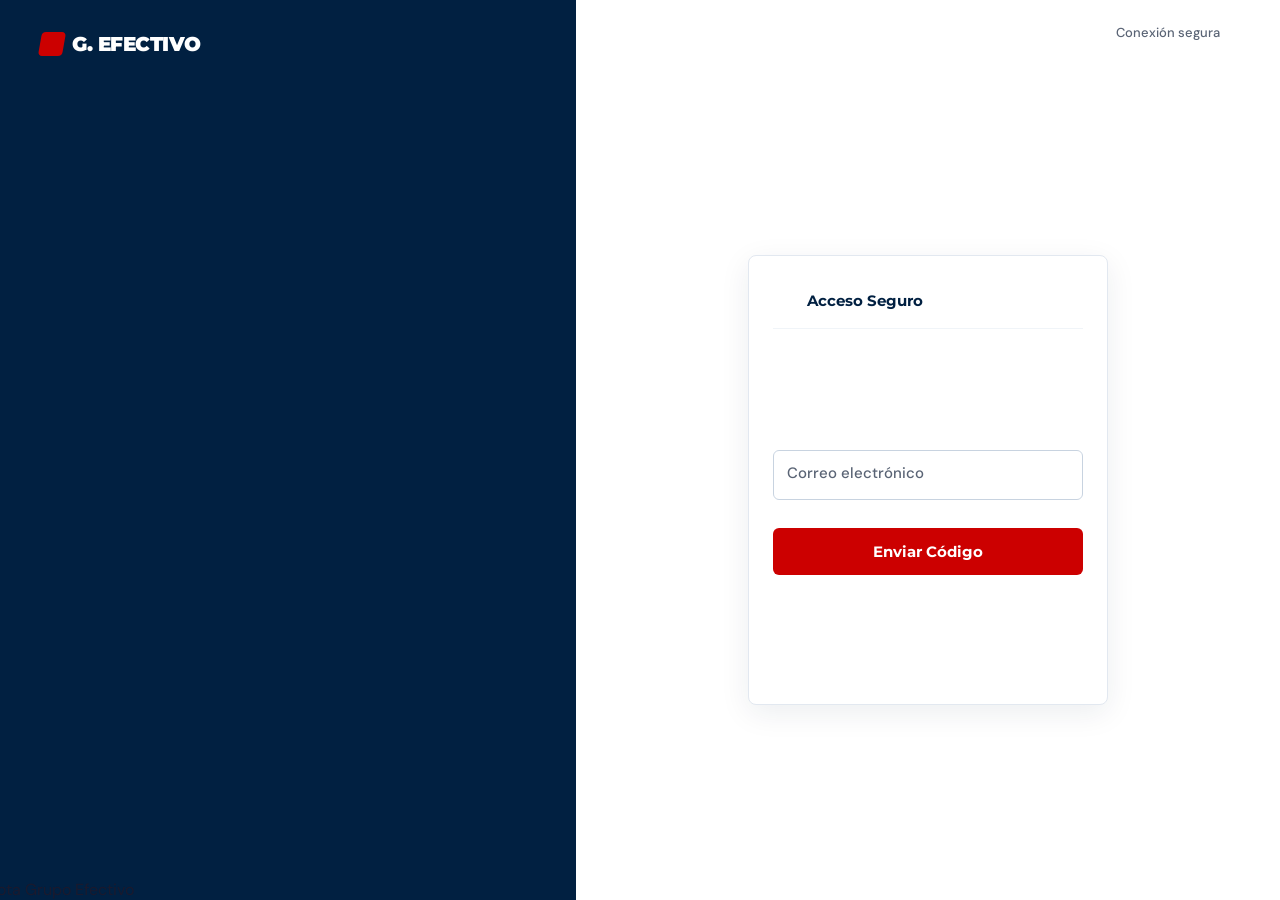
==== commit bbaf4d20: "Update login images to new versions" ====
--- a/admin.html
+++ b/admin.html
@@ -35,7 +35,7 @@
     </div>
 
     <div class="login-brand-content d-flex align-center justify-center"   style="position: relative; z-index: 10; width: 100%; height: 100%; padding: 40px; overflow: hidden;">
-      <img id="mascot-img" src="img/login_rabbit.png" alt="Mascota Grupo Efectivo" style="max-width: 80%; height: auto;">
+      <img id="mascot-img" src="img/login_rabbit002.png" alt="Mascota Grupo Efectivo" style="max-width: 80%; height: auto;">
     </div>
   </div>
 
@@ -103,7 +103,7 @@
 
 <script>
 (function() {
-  var STATES = { base:"img/login_rabbit.png", pointing:"img/rabbit_pointing.png", otp:"img/rabbit_otp.png" };
+  var STATES = { base:"img/login_rabbit002.png", pointing:"img/rabbit_pointing003.png", otp:"img/rabbit_otp003.png" };
   Object.keys(STATES).forEach(function(k){ var i=new Image(); i.src=STATES[k]; });
   var cur="base";
   function setMascot(s) {
@@ -1342,7 +1342,7 @@
   <script src="js/modules/clientes_v2.js"></script>
   <script src="js/modules/caja-chica.js"></script>
   <script src="js/modules/kasnet.js"></script>
-  <script src="js/modules/cartas_v2.js"></script>
+  <script src="js/modules/cartas_v2.js?v=2"></script>
 
 
 
@@ -1364,9 +1364,9 @@
     <!-- Paginator & Progress -->
     <div class="d-flex align-center"  style="background:white; padding:8px 16px; border-bottom:1px solid #e9edef;">
         <div class="d-flex align-center"  style="gap:6px;">
-            <button class="cursor-pointer d-flex align-center" id="rec-btn-ant" onclick="(function(){_recIdx--;renderRecModal();})()"  style="background:none; border:none; color:var(--text-muted); padding:4px; border-radius:50%; transition:background 0.2s;"><i data-lucide="chevron-left" class="mi sm"></i></button>
+            <button class="cursor-pointer d-flex align-center" id="rec-btn-ant" onclick="recAvanzar(-1)"  style="background:none; border:none; color:var(--text-muted); padding:4px; border-radius:50%; transition:background 0.2s;"><i data-lucide="chevron-left" class="mi sm"></i></button>
             <div class="text-base font-semibold text-center" id="rec-contador"  style="color:var(--text-secondary); min-width:44px;">1/50</div>
-            <button class="cursor-pointer d-flex align-center" id="rec-btn-sig" onclick="(function(){if(_recIdx < _recLista.length-1){_recIdx++;}else{_recIdx=0;} renderRecModal();})()"  style="background:none; border:none; color:var(--text-muted); padding:4px; border-radius:50%; transition:background 0.2s;"><i data-lucide="chevron-right" class="mi sm"></i></button>
+            <button class="cursor-pointer d-flex align-center" id="rec-btn-sig" onclick="recAvanzar(1)"  style="background:none; border:none; color:var(--text-muted); padding:4px; border-radius:50%; transition:background 0.2s;"><i data-lucide="chevron-right" class="mi sm"></i></button>
         </div>
         <div class="flex-1"  style="margin-left:12px; height:4px; background:#e9edef; border-radius:2px; overflow:hidden;">
             <div id="rec-progreso" style="height:100%;background:var(--azul);width:0%;transition:width 0.3s;border-radius:2px;"></div>
--- a/css/admin.css
+++ b/css/admin.css
@@ -1027,7 +1027,8 @@
   font-family:'Montserrat',sans-serif; font-weight:800; font-size:16px;
   color:var(--azul); flex:1; min-width:0; white-space:nowrap; overflow:hidden; text-overflow:ellipsis;
 }
-.topbar-right { display:flex; align-items:center; gap:8px; flex-shrink:0; }
+.topbar-right { display:flex; align-items:center; gap:8px; flex-shrink:0; }
+#global-sede-select:hover { background-color: var(--gris2) !important; color: var(--texto) !important; }
 .content-body { flex:1; overflow-y:auto; padding:20px; display:flex; flex-direction:column; scrollbar-gutter: stable; }
 .section { display:none; flex-shrink:0; }
 .section.active { display:block; animation:fadeSection 0.25s ease; }
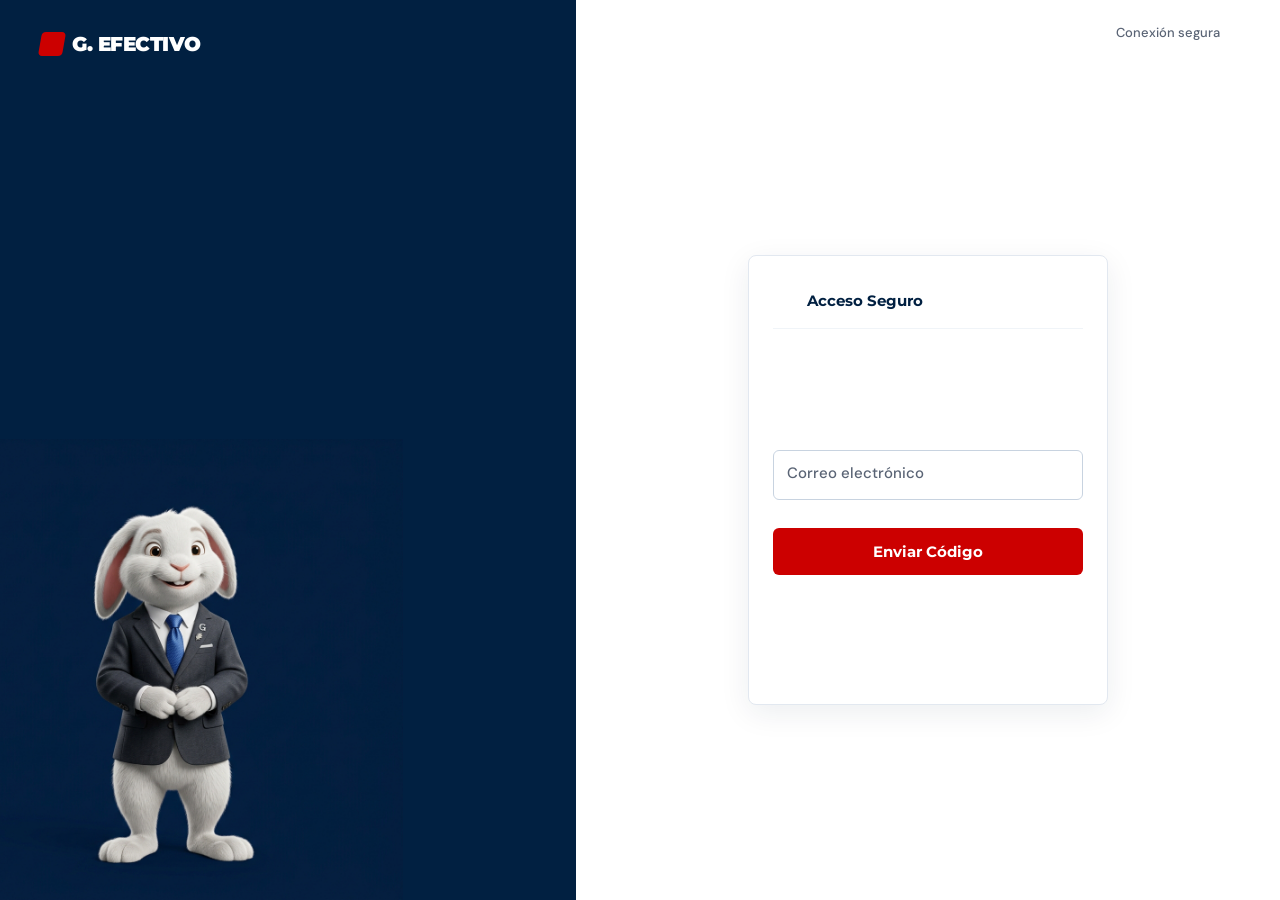
==== commit 1cd6714a: "Revert login images to original as new ones are deleted" ====
--- a/admin.html
+++ b/admin.html
@@ -35,7 +35,7 @@
     </div>
 
     <div class="login-brand-content d-flex align-center justify-center"   style="position: relative; z-index: 10; width: 100%; height: 100%; padding: 40px; overflow: hidden;">
-      <img id="mascot-img" src="img/login_rabbit002.png" alt="Mascota Grupo Efectivo" style="max-width: 80%; height: auto;">
+      <img id="mascot-img" src="img/login_rabbit.png" alt="Mascota Grupo Efectivo" style="max-width: 80%; height: auto;">
     </div>
   </div>
 
@@ -103,7 +103,7 @@
 
 <script>
 (function() {
-  var STATES = { base:"img/login_rabbit002.png", pointing:"img/rabbit_pointing003.png", otp:"img/rabbit_otp003.png" };
+  var STATES = { base:"img/login_rabbit.png", pointing:"img/rabbit_pointing.png", otp:"img/rabbit_otp.png" };
   Object.keys(STATES).forEach(function(k){ var i=new Image(); i.src=STATES[k]; });
   var cur="base";
   function setMascot(s) {
